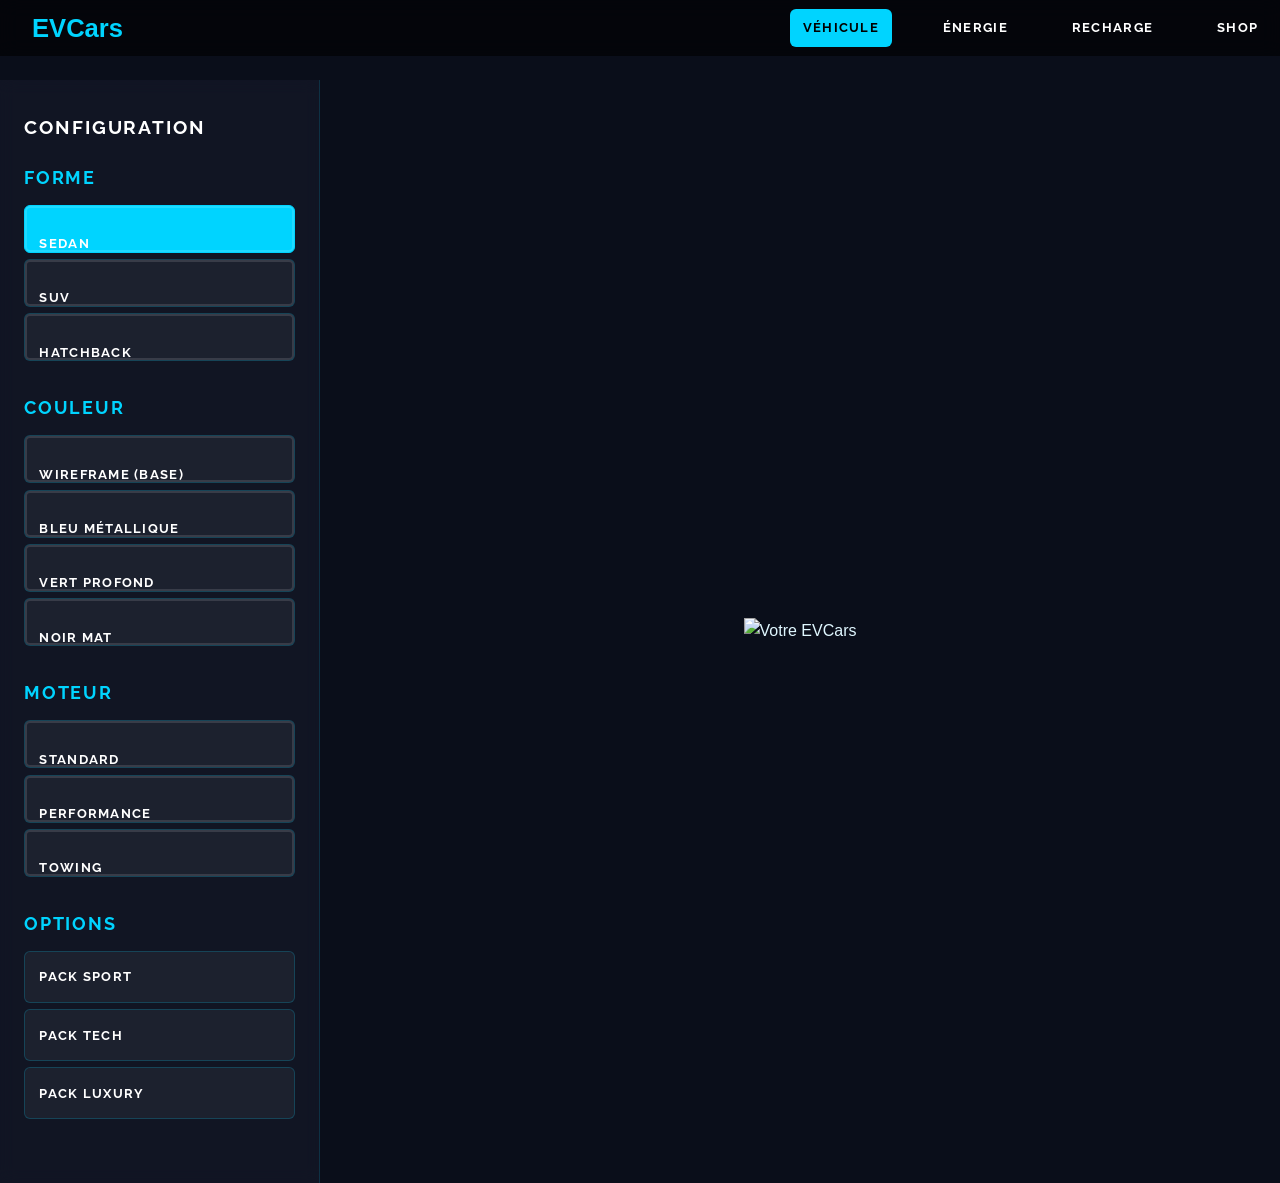
==== index.html @ f8f840cd "Update index.html" ====
<!DOCTYPE html>
<html lang="fr">
<head>
  <meta charset="utf-8" />
  <meta name="viewport" content="width=device-width, initial-scale=1, user-scalable=no" />
  <title>EVCars – Configurateur</title>
  <link rel="stylesheet" href="assets/css/main.css" /> <!-- garde le CSS original -->
  <style>
    :root {
      --bg-dark: #0a0e1a;
      --accent: #00d4ff;
      --panel-bg: rgba(20, 25, 40, 0.7);
      --text: #e0f7ff;
    }
    body {
      background: var(--bg-dark);
      color: var(--text);
      font-family: 'Segoe UI', sans-serif;
    }
    #header {
      position: fixed;
      top: 0; left: 0; right: 0;
      background: rgba(0,0,0,0.6);
      backdrop-filter: blur(10px);
      z-index: 100;
      padding: 1rem 2rem;
      display: flex;
      justify-content: space-between;
      align-items: center;
    }
    #logo { font-size: 1.6rem; font-weight: bold; color: var(--accent); }
    #main-nav ul {
      display: flex;
      gap: 2rem;
      list-style: none;
      margin: 0;
    }
    #main-nav a {
      color: white;
      text-decoration: none;
      padding: 0.5rem 1rem;
      border-radius: 6px;
    }
    #main-nav a.active, #main-nav a:hover {
      background: var(--accent);
      color: black;
    }

    #configurator {
      display: flex;
      min-height: 100vh;
      padding-top: 80px;
    }
    #sidebar {
      width: 320px;
      background: var(--panel-bg);
      backdrop-filter: blur(8px);
      padding: 2rem 1.5rem;
      border-right: 1px solid rgba(0,212,255,0.15);
      overflow-y: auto;
    }
    .step {
      margin-bottom: 2rem;
    }
    .step h3 {
      color: var(--accent);
      margin-bottom: 0.8rem;
      font-size: 1.1rem;
    }
    .step button, .step label {
      display: block;
      width: 100%;
      padding: 0.9rem;
      margin: 0.4rem 0;
      background: rgba(255,255,255,0.05);
      border: 1px solid rgba(0,212,255,0.2);
      color: white;
      cursor: pointer;
      border-radius: 6px;
      text-align: left;
    }
    .step button.active, .step button:hover {
      background: var(--accent);
      color: black;
      border-color: var(--accent);
    }

    #car-view {
      flex: 1;
      display: flex;
      align-items: center;
      justify-content: center;
      padding: 2rem;
      position: relative;
    }
    #car-image {
      max-width: 90%;
      max-height: 80vh;
      transition: opacity 0.4s ease;
    }
    #chatbot-bubble {
      position: absolute;
      bottom: 2rem;
      right: 2rem;
      background: rgba(0, 40, 60, 0.9);
      backdrop-filter: blur(10px);
      border: 1px solid var(--accent);
      border-radius: 12px;
      padding: 1.2rem 1.6rem;
      max-width: 320px;
      box-shadow: 0 10px 30px rgba(0,212,255,0.15);
      display: none;
    }
    #chatbot-bubble::before {
      content: "IA Assistant";
      display: block;
      font-size: 0.9rem;
      color: var(--accent);
      margin-bottom: 0.6rem;
    }
  </style>
</head>
<body>

<div id="page-wrapper">

  <header id="header">
    <div id="logo">EVCars</div>
    <nav id="main-nav">
      <ul>
        <li><a href="#" class="active">Véhicule</a></li>
        <li><a href="#">Énergie</a></li>
        <li><a href="#">Recharge</a></li>
        <li><a href="#">Shop</a></li>
      </ul>
    </nav>
  </header>

  <div id="configurator">
    <aside id="sidebar">
      <h2>Configuration</h2>

      <div class="step" id="shape-step">
        <h3>Forme</h3>
        <button data-shape="sedan" class="active">Sedan</button>
        <button data-shape="suv">SUV</button>
        <button data-shape="hatchback">Hatchback</button>
      </div>

      <div class="step" id="color-step">
        <h3>Couleur</h3>
        <button data-color="wireframe">Wireframe (base)</button>
        <button data-color="blue-metallic">Bleu métallique</button>
        <button data-color="deep-green">Vert profond</button>
        <button data-color="matte-black">Noir mat</button>
      </div>

      <div class="step" id="engine-step">
        <h3>Moteur</h3>
        <button data-engine="standard">Standard</button>
        <button data-engine="performance">Performance</button>
        <button data-engine="towing">Towing</button>
      </div>

      <div class="step" id="options-step">
        <h3>Options</h3>
        <label><input type="checkbox" data-option="sport"> Pack Sport</label>
        <label><input type="checkbox" data-option="tech"> Pack Tech</label>
        <label><input type="checkbox" data-option="luxury"> Pack Luxury</label>
      </div>
    </aside>

    <main id="car-view">
      <img id="car-image" src="assets/images/config/sedan-wireframe.png" alt="Votre EVCars">
      <div id="chatbot-bubble"></div>
    </main>
  </div>

</div>

<script>
  const carImage = document.getElementById('car-image');
  const bubble = document.getElementById('chatbot-bubble');

  // État actuel
  let state = {
    shape: 'sedan',
    color: 'wireframe',
    engine: null,
    options: []
  };

  // Textes prédéfinis du "chatbot"
  const messages = {
    wireframe: "Modèle de base en mode scan 3D. Choisissez une forme et une couleur pour commencer la personnalisation.",
    'blue-metallic': "Excellent choix ! Le Bleu Métallique Électrique donne un look futuriste et premium.",
    'deep-green': "Vert Profond – une teinte audacieuse et écologique, parfaite pour une identité forte.",
    'matte-black': "Noir Mat Stealth – discret, agressif et très tendance en 2026.",
    standard: "Moteur Standard : 320 km d'autonomie, excellente efficacité énergétique pour la ville et les longs trajets.",
    performance: "Moteur Performance : accélération 0-100 km/h en 3.8s, plus de puissance, mais autonomie légèrement réduite.",
    towing: "Moteur Towing : capacité de remorquage jusqu'à 1 600 kg, batterie renforcée pour charges lourdes.",
    sport: "Pack Sport ajouté : suspensions sport, jantes 20", design aérodynamique extérieur.",
    tech: "Pack Tech : affichage tête haute, assistant vocal avancé, caméra 360°.",
    luxury: "Pack Luxury : sièges en cuir végan premium, éclairage d’ambiance personnalisable, toit panoramique."
  };

  function updateCar() {
    let filename = `${state.shape}-${state.color}`;
    if (state.engine) filename += `-${state.engine}`;
    state.options.forEach(opt => filename += `+${opt}`);

    // Fallback si l'image exacte n'existe pas → on revient à une version de base
    const src = `assets/images/config/${filename}.png`;
    carImage.src = src;

    // Simulation de chargement
    carImage.style.opacity = 0;
    setTimeout(() => { carImage.style.opacity = 1; }, 150);
  }

  function showMessage(key) {
    if (messages[key]) {
      bubble.textContent = messages[key];
      bubble.style.display = 'block';
      setTimeout(() => { bubble.style.display = 'none'; }, 8000);
    }
  }

  // Événements
  document.querySelectorAll('#shape-step button').forEach(btn => {
    btn.addEventListener('click', () => {
      document.querySelectorAll('#shape-step button').forEach(b => b.classList.remove('active'));
      btn.classList.add('active');
      state.shape = btn.dataset.shape;
      updateCar();
      showMessage(state.color); // refresh message couleur
    });
  });

  document.querySelectorAll('#color-step button').forEach(btn => {
    btn.addEventListener('click', () => {
      state.color = btn.dataset.color;
      updateCar();
      showMessage(state.color);
    });
  });

  document.querySelectorAll('#engine-step button').forEach(btn => {
    btn.addEventListener('click', () => {
      state.engine = btn.dataset.engine;
      updateCar();
      showMessage(state.engine);
    });
  });

  document.querySelectorAll('#options-step input').forEach(checkbox => {
    checkbox.addEventListener('change', () => {
      const opt = checkbox.dataset.option;
      if (checkbox.checked) {
        state.options.push(opt);
        showMessage(opt);
      } else {
        state.options = state.options.filter(o => o !== opt);
      }
      updateCar();
    });
  });

  // Init
  updateCar();
  showMessage('wireframe');
</script>

</body>
</html>
---- assets/css/main.css ----
@import url(fontawesome-all.min.css);
@import url("https://fonts.googleapis.com/css?family=Raleway:200,700|Source+Sans+Pro:300,600,300italic,600italic");

/*
	Solid State by HTML5 UP
	html5up.net | @ajlkn
	Free for personal and commercial use under the CCA 3.0 license (html5up.net/license)
*/

html, body, div, span, applet, object,
iframe, h1, h2, h3, h4, h5, h6, p, blockquote,
pre, a, abbr, acronym, address, big, cite,
code, del, dfn, em, img, ins, kbd, q, s, samp,
small, strike, strong, sub, sup, tt, var, b,
u, i, center, dl, dt, dd, ol, ul, li, fieldset,
form, label, legend, table, caption, tbody,
tfoot, thead, tr, th, td, article, aside,
canvas, details, embed, figure, figcaption,
footer, header, hgroup, menu, nav, output, ruby,
section, summary, time, mark, audio, video {
	margin: 0;
	padding: 0;
	border: 0;
	font-size: 100%;
	font: inherit;
	vertical-align: baseline;}

article, aside, details, figcaption, figure,
footer, header, hgroup, menu, nav, section {
	display: block;}

body {
	line-height: 1;
}

ol, ul {
	list-style: none;
}

blockquote, q {
	quotes: none;
}

	blockquote:before, blockquote:after, q:before, q:after {
		content: '';
		content: none;
	}

table {
	border-collapse: collapse;
	border-spacing: 0;
}

body {
	-webkit-text-size-adjust: none;
}

mark {
	background-color: transparent;
	color: inherit;
}

input::-moz-focus-inner {
	border: 0;
	padding: 0;
}

input, select, textarea {
	-moz-appearance: none;
	-webkit-appearance: none;
	-ms-appearance: none;
	appearance: none;
}

/* Basic */

	@-ms-viewport {
		width: device-width;
	}

	body {
		-ms-overflow-style: scrollbar;
	}

	@media screen and (max-width: 480px) {

		html, body {
			min-width: 320px;
		}

	}

	html {
		box-sizing: border-box;
	}

	*, *:before, *:after {
		box-sizing: inherit;
	}

	body {
		background-color: #2e3141;
		background-image: linear-gradient(to top, rgba(46, 49, 65, 0.8), rgba(46, 49, 65, 0.8)), url("../../images/bg.jpg");
		background-size: auto, cover;
		background-attachment: fixed, fixed;
		background-position: center, center;
	}

		body.is-preload *, body.is-preload *:before, body.is-preload *:after {
			-moz-animation: none !important;
			-webkit-animation: none !important;
			-ms-animation: none !important;
			animation: none !important;
			-moz-transition: none !important;
			-webkit-transition: none !important;
			-ms-transition: none !important;
			transition: none !important;
		}

/* Type */

	body, input, select, textarea {
		color: #ffffff;
		font-family: "Source Sans Pro", Helvetica, sans-serif;
		font-size: 16.5pt;
		font-weight: 300;
		line-height: 1.65;
	}

		@media screen and (max-width: 1680px) {

			body, input, select, textarea {
				font-size: 13pt;
			}

		}

		@media screen and (max-width: 1280px) {

			body, input, select, textarea {
				font-size: 12pt;
			}

		}

		@media screen and (max-width: 980px) {

			body, input, select, textarea {
				font-size: 12pt;
			}

		}

		@media screen and (max-width: 736px) {

			body, input, select, textarea {
				font-size: 12pt;
			}

		}

		@media screen and (max-width: 480px) {

			body, input, select, textarea {
				font-size: 12pt;
			}

		}

	a {
		-moz-transition: color 0.2s ease-in-out, border-bottom-color 0.2s ease-in-out;
		-webkit-transition: color 0.2s ease-in-out, border-bottom-color 0.2s ease-in-out;
		-ms-transition: color 0.2s ease-in-out, border-bottom-color 0.2s ease-in-out;
		transition: color 0.2s ease-in-out, border-bottom-color 0.2s ease-in-out;
		border-bottom: dotted 1px rgba(255, 255, 255, 0.35);
		color: #ffffff;
		text-decoration: none;
	}

		a:hover {
			border-bottom-color: transparent;
			color: #ffffff !important;
		}

		a.special:not(.button) {
			text-decoration: none;
			border-bottom: 0;
			display: block;
			font-family: Raleway, Helvetica, sans-serif;
			font-size: 0.8em;
			font-weight: 700;
			letter-spacing: 0.1em;
			margin: 0 0 2em 0;
			text-transform: uppercase;
		}

			a.special:not(.button):before {
				-moz-osx-font-smoothing: grayscale;
				-webkit-font-smoothing: antialiased;
				display: inline-block;
				font-style: normal;
				font-variant: normal;
				text-rendering: auto;
				line-height: 1;
				text-transform: none !important;
				font-family: 'Font Awesome 5 Free';
				font-weight: 900;
			}

			a.special:not(.button):before {
				-moz-transition: background-color 0.2s ease-in-out;
				-webkit-transition: background-color 0.2s ease-in-out;
				-ms-transition: background-color 0.2s ease-in-out;
				transition: background-color 0.2s ease-in-out;
				border-radius: 100%;
				border: solid 2px rgba(255, 255, 255, 0.125);
				content: '\f105';
				display: inline-block;
				font-size: 1.25em;
				height: 2em;
				line-height: 1.75em;
				margin-right: 0.85em;
				text-align: center;
				text-indent: 0.15em;
				vertical-align: middle;
				width: 2em;
			}

			a.special:not(.button):hover:before {
				background-color: rgba(255, 255, 255, 0.025);
			}

			a.special:not(.button):active:before {
				background-color: rgba(255, 255, 255, 0.075);
			}

	strong, b {
		color: #ffffff;
		font-weight: 600;
	}

	em, i {
		font-style: italic;
	}

	p {
		margin: 0 0 2em 0;
	}

	h1, h2, h3, h4, h5, h6 {
		color: #ffffff;
		font-family: Raleway, Helvetica, sans-serif;
		font-weight: 700;
		letter-spacing: 0.1em;
		margin: 0 0 1em 0;
		text-transform: uppercase;
	}

		h1 a, h2 a, h3 a, h4 a, h5 a, h6 a {
			color: inherit;
			text-decoration: none;
			border-bottom: 0;
		}

		h1 span, h2 span, h3 span, h4 span, h5 span, h6 span {
			font-weight: 200;
		}

		h1.major, h2.major, h3.major, h4.major, h5.major, h6.major {
			padding-bottom: 1em;
			border-bottom: solid 2px rgba(255, 255, 255, 0.125);
		}

	h2 {
		font-size: 1.2em;
	}

	h3 {
		font-size: 0.9em;
	}

	h4 {
		font-size: 0.7em;
	}

	h5 {
		font-size: 0.7em;
	}

	h6 {
		font-size: 0.7em;
	}

	@media screen and (max-width: 736px) {

		h2 {
			font-size: 1em;
		}

		h3 {
			font-size: 0.8em;
		}

	}

	sub {
		font-size: 0.8em;
		position: relative;
		top: 0.5em;
	}

	sup {
		font-size: 0.8em;
		position: relative;
		top: -0.5em;
	}

	blockquote {
		border-left: solid 4px rgba(255, 255, 255, 0.125);
		font-style: italic;
		margin: 0 0 2em 0;
		padding: 0.5em 0 0.5em 2em;
	}

	code {
		background: rgba(255, 255, 255, 0.025);
		border-radius: 5px;
		border: solid 2px rgba(255, 255, 255, 0.125);
		font-family: "Courier New", monospace;
		font-size: 0.9em;
		margin: 0 0.25em;
		padding: 0.25em 0.65em;
	}

	pre {
		-webkit-overflow-scrolling: touch;
		font-family: "Courier New", monospace;
		font-size: 0.9em;
		margin: 0 0 2em 0;
	}

		pre code {
			display: block;
			line-height: 1.75em;
			padding: 1em 1.5em;
			overflow-x: auto;
		}

	hr {
		border: 0;
		border-bottom: solid 2px rgba(255, 255, 255, 0.125);
		margin: 2.5em 0;
	}

		hr.major {
			margin: 4em 0;
		}

	.align-left {
		text-align: left;
	}

	.align-center {
		text-align: center;
	}

	.align-right {
		text-align: right;
	}

/* Row */

	.row {
		display: flex;
		flex-wrap: wrap;
		box-sizing: border-box;
		align-items: stretch;
	}

		.row > * {
			box-sizing: border-box;
		}

		.row.gtr-uniform > * > :last-child {
			margin-bottom: 0;
		}

		.row.aln-left {
			justify-content: flex-start;
		}

		.row.aln-center {
			justify-content: center;
		}

		.row.aln-right {
			justify-content: flex-end;
		}

		.row.aln-top {
			align-items: flex-start;
		}

		.row.aln-middle {
			align-items: center;
		}

		.row.aln-bottom {
			align-items: flex-end;
		}

		.row > .imp {
			order: -1;
		}

		.row > .col-1 {
			width: 8.33333%;
		}

		.row > .off-1 {
			margin-left: 8.33333%;
		}

		.row > .col-2 {
			width: 16.66667%;
		}

		.row > .off-2 {
			margin-left: 16.66667%;
		}

		.row > .col-3 {
			width: 25%;
		}

		.row > .off-3 {
			margin-left: 25%;
		}

		.row > .col-4 {
			width: 33.33333%;
		}

		.row > .off-4 {
			margin-left: 33.33333%;
		}

		.row > .col-5 {
			width: 41.66667%;
		}

		.row > .off-5 {
			margin-left: 41.66667%;
		}

		.row > .col-6 {
			width: 50%;
		}

		.row > .off-6 {
			margin-left: 50%;
		}

		.row > .col-7 {
			width: 58.33333%;
		}

		.row > .off-7 {
			margin-left: 58.33333%;
		}

		.row > .col-8 {
			width: 66.66667%;
		}

		.row > .off-8 {
			margin-left: 66.66667%;
		}

		.row > .col-9 {
			width: 75%;
		}

		.row > .off-9 {
			margin-left: 75%;
		}

		.row > .col-10 {
			width: 83.33333%;
		}

		.row > .off-10 {
			margin-left: 83.33333%;
		}

		.row > .col-11 {
			width: 91.66667%;
		}

		.row > .off-11 {
			margin-left: 91.66667%;
		}

		.row > .col-12 {
			width: 100%;
		}

		.row > .off-12 {
			margin-left: 100%;
		}

		.row.gtr-0 {
			margin-top: 0;
			margin-left: 0em;
		}

			.row.gtr-0 > * {
				padding: 0 0 0 0em;
			}

			.row.gtr-0.gtr-uniform {
				margin-top: 0em;
			}

				.row.gtr-0.gtr-uniform > * {
					padding-top: 0em;
				}

		.row.gtr-25 {
			margin-top: 0;
			margin-left: -0.4375em;
		}

			.row.gtr-25 > * {
				padding: 0 0 0 0.4375em;
			}

			.row.gtr-25.gtr-uniform {
				margin-top: -0.4375em;
			}

				.row.gtr-25.gtr-uniform > * {
					padding-top: 0.4375em;
				}

		.row.gtr-50 {
			margin-top: 0;
			margin-left: -0.875em;
		}

			.row.gtr-50 > * {
				padding: 0 0 0 0.875em;
			}

			.row.gtr-50.gtr-uniform {
				margin-top: -0.875em;
			}

				.row.gtr-50.gtr-uniform > * {
					padding-top: 0.875em;
				}

		.row {
			margin-top: 0;
			margin-left: -1.75em;
		}

			.row > * {
				padding: 0 0 0 1.75em;
			}

			.row.gtr-uniform {
				margin-top: -1.75em;
			}

				.row.gtr-uniform > * {
					padding-top: 1.75em;
				}

		.row.gtr-150 {
			margin-top: 0;
			margin-left: -2.625em;
		}

			.row.gtr-150 > * {
				padding: 0 0 0 2.625em;
			}

			.row.gtr-150.gtr-uniform {
				margin-top: -2.625em;
			}

				.row.gtr-150.gtr-uniform > * {
					padding-top: 2.625em;
				}

		.row.gtr-200 {
			margin-top: 0;
			margin-left: -3.5em;
		}

			.row.gtr-200 > * {
				padding: 0 0 0 3.5em;
			}

			.row.gtr-200.gtr-uniform {
				margin-top: -3.5em;
			}

				.row.gtr-200.gtr-uniform > * {
					padding-top: 3.5em;
				}

		@media screen and (max-width: 1680px) {

			.row {
				display: flex;
				flex-wrap: wrap;
				box-sizing: border-box;
				align-items: stretch;
			}

				.row > * {
					box-sizing: border-box;
				}

				.row.gtr-uniform > * > :last-child {
					margin-bottom: 0;
				}

				.row.aln-left {
					justify-content: flex-start;
				}

				.row.aln-center {
					justify-content: center;
				}

				.row.aln-right {
					justify-content: flex-end;
				}

				.row.aln-top {
					align-items: flex-start;
				}

				.row.aln-middle {
					align-items: center;
				}

				.row.aln-bottom {
					align-items: flex-end;
				}

				.row > .imp-xlarge {
					order: -1;
				}

				.row > .col-1-xlarge {
					width: 8.33333%;
				}

				.row > .off-1-xlarge {
					margin-left: 8.33333%;
				}

				.row > .col-2-xlarge {
					width: 16.66667%;
				}

				.row > .off-2-xlarge {
					margin-left: 16.66667%;
				}

				.row > .col-3-xlarge {
					width: 25%;
				}

				.row > .off-3-xlarge {
					margin-left: 25%;
				}

				.row > .col-4-xlarge {
					width: 33.33333%;
				}

				.row > .off-4-xlarge {
					margin-left: 33.33333%;
				}

				.row > .col-5-xlarge {
					width: 41.66667%;
				}

				.row > .off-5-xlarge {
					margin-left: 41.66667%;
				}

				.row > .col-6-xlarge {
					width: 50%;
				}

				.row > .off-6-xlarge {
					margin-left: 50%;
				}

				.row > .col-7-xlarge {
					width: 58.33333%;
				}

				.row > .off-7-xlarge {
					margin-left: 58.33333%;
				}

				.row > .col-8-xlarge {
					width: 66.66667%;
				}

				.row > .off-8-xlarge {
					margin-left: 66.66667%;
				}

				.row > .col-9-xlarge {
					width: 75%;
				}

				.row > .off-9-xlarge {
					margin-left: 75%;
				}

				.row > .col-10-xlarge {
					width: 83.33333%;
				}

				.row > .off-10-xlarge {
					margin-left: 83.33333%;
				}

				.row > .col-11-xlarge {
					width: 91.66667%;
				}

				.row > .off-11-xlarge {
					margin-left: 91.66667%;
				}

				.row > .col-12-xlarge {
					width: 100%;
				}

				.row > .off-12-xlarge {
					margin-left: 100%;
				}

				.row.gtr-0 {
					margin-top: 0;
					margin-left: 0em;
				}

					.row.gtr-0 > * {
						padding: 0 0 0 0em;
					}

					.row.gtr-0.gtr-uniform {
						margin-top: 0em;
					}

						.row.gtr-0.gtr-uniform > * {
							padding-top: 0em;
						}

				.row.gtr-25 {
					margin-top: 0;
					margin-left: -0.4375em;
				}

					.row.gtr-25 > * {
						padding: 0 0 0 0.4375em;
					}

					.row.gtr-25.gtr-uniform {
						margin-top: -0.4375em;
					}

						.row.gtr-25.gtr-uniform > * {
							padding-top: 0.4375em;
						}

				.row.gtr-50 {
					margin-top: 0;
					margin-left: -0.875em;
				}

					.row.gtr-50 > * {
						padding: 0 0 0 0.875em;
					}

					.row.gtr-50.gtr-uniform {
						margin-top: -0.875em;
					}

						.row.gtr-50.gtr-uniform > * {
							padding-top: 0.875em;
						}

				.row {
					margin-top: 0;
					margin-left: -1.75em;
				}

					.row > * {
						padding: 0 0 0 1.75em;
					}

					.row.gtr-uniform {
						margin-top: -1.75em;
					}

						.row.gtr-uniform > * {
							padding-top: 1.75em;
						}

				.row.gtr-150 {
					margin-top: 0;
					margin-left: -2.625em;
				}

					.row.gtr-150 > * {
						padding: 0 0 0 2.625em;
					}

					.row.gtr-150.gtr-uniform {
						margin-top: -2.625em;
					}

						.row.gtr-150.gtr-uniform > * {
							padding-top: 2.625em;
						}

				.row.gtr-200 {
					margin-top: 0;
					margin-left: -3.5em;
				}

					.row.gtr-200 > * {
						padding: 0 0 0 3.5em;
					}

					.row.gtr-200.gtr-uniform {
						margin-top: -3.5em;
					}

						.row.gtr-200.gtr-uniform > * {
							padding-top: 3.5em;
						}

		}

		@media screen and (max-width: 1280px) {

			.row {
				display: flex;
				flex-wrap: wrap;
				box-sizing: border-box;
				align-items: stretch;
			}

				.row > * {
					box-sizing: border-box;
				}

				.row.gtr-uniform > * > :last-child {
					margin-bottom: 0;
				}

				.row.aln-left {
					justify-content: flex-start;
				}

				.row.aln-center {
					justify-content: center;
				}

				.row.aln-right {
					justify-content: flex-end;
				}

				.row.aln-top {
					align-items: flex-start;
				}

				.row.aln-middle {
					align-items: center;
				}

				.row.aln-bottom {
					align-items: flex-end;
				}

				.row > .imp-large {
					order: -1;
				}

				.row > .col-1-large {
					width: 8.33333%;
				}

				.row > .off-1-large {
					margin-left: 8.33333%;
				}

				.row > .col-2-large {
					width: 16.66667%;
				}

				.row > .off-2-large {
					margin-left: 16.66667%;
				}

				.row > .col-3-large {
					width: 25%;
				}

				.row > .off-3-large {
					margin-left: 25%;
				}

				.row > .col-4-large {
					width: 33.33333%;
				}

				.row > .off-4-large {
					margin-left: 33.33333%;
				}

				.row > .col-5-large {
					width: 41.66667%;
				}

				.row > .off-5-large {
					margin-left: 41.66667%;
				}

				.row > .col-6-large {
					width: 50%;
				}

				.row > .off-6-large {
					margin-left: 50%;
				}

				.row > .col-7-large {
					width: 58.33333%;
				}

				.row > .off-7-large {
					margin-left: 58.33333%;
				}

				.row > .col-8-large {
					width: 66.66667%;
				}

				.row > .off-8-large {
					margin-left: 66.66667%;
				}

				.row > .col-9-large {
					width: 75%;
				}

				.row > .off-9-large {
					margin-left: 75%;
				}

				.row > .col-10-large {
					width: 83.33333%;
				}

				.row > .off-10-large {
					margin-left: 83.33333%;
				}

				.row > .col-11-large {
					width: 91.66667%;
				}

				.row > .off-11-large {
					margin-left: 91.66667%;
				}

				.row > .col-12-large {
					width: 100%;
				}

				.row > .off-12-large {
					margin-left: 100%;
				}

				.row.gtr-0 {
					margin-top: 0;
					margin-left: 0em;
				}

					.row.gtr-0 > * {
						padding: 0 0 0 0em;
					}

					.row.gtr-0.gtr-uniform {
						margin-top: 0em;
					}

						.row.gtr-0.gtr-uniform > * {
							padding-top: 0em;
						}

				.row.gtr-25 {
					margin-top: 0;
					margin-left: -0.4375em;
				}

					.row.gtr-25 > * {
						padding: 0 0 0 0.4375em;
					}

					.row.gtr-25.gtr-uniform {
						margin-top: -0.4375em;
					}

						.row.gtr-25.gtr-uniform > * {
							padding-top: 0.4375em;
						}

				.row.gtr-50 {
					margin-top: 0;
					margin-left: -0.875em;
				}

					.row.gtr-50 > * {
						padding: 0 0 0 0.875em;
					}

					.row.gtr-50.gtr-uniform {
						margin-top: -0.875em;
					}

						.row.gtr-50.gtr-uniform > * {
							padding-top: 0.875em;
						}

				.row {
					margin-top: 0;
					margin-left: -1.75em;
				}

					.row > * {
						padding: 0 0 0 1.75em;
					}

					.row.gtr-uniform {
						margin-top: -1.75em;
					}

						.row.gtr-uniform > * {
							padding-top: 1.75em;
						}

				.row.gtr-150 {
					margin-top: 0;
					margin-left: -2.625em;
				}

					.row.gtr-150 > * {
						padding: 0 0 0 2.625em;
					}

					.row.gtr-150.gtr-uniform {
						margin-top: -2.625em;
					}

						.row.gtr-150.gtr-uniform > * {
							padding-top: 2.625em;
						}

				.row.gtr-200 {
					margin-top: 0;
					margin-left: -3.5em;
				}

					.row.gtr-200 > * {
						padding: 0 0 0 3.5em;
					}

					.row.gtr-200.gtr-uniform {
						margin-top: -3.5em;
					}

						.row.gtr-200.gtr-uniform > * {
							padding-top: 3.5em;
						}

		}

		@media screen and (max-width: 980px) {

			.row {
				display: flex;
				flex-wrap: wrap;
				box-sizing: border-box;
				align-items: stretch;
			}

				.row > * {
					box-sizing: border-box;
				}

				.row.gtr-uniform > * > :last-child {
					margin-bottom: 0;
				}

				.row.aln-left {
					justify-content: flex-start;
				}

				.row.aln-center {
					justify-content: center;
				}

				.row.aln-right {
					justify-content: flex-end;
				}

				.row.aln-top {
					align-items: flex-start;
				}

				.row.aln-middle {
					align-items: center;
				}

				.row.aln-bottom {
					align-items: flex-end;
				}

				.row > .imp-medium {
					order: -1;
				}

				.row > .col-1-medium {
					width: 8.33333%;
				}

				.row > .off-1-medium {
					margin-left: 8.33333%;
				}

				.row > .col-2-medium {
					width: 16.66667%;
				}

				.row > .off-2-medium {
					margin-left: 16.66667%;
				}

				.row > .col-3-medium {
					width: 25%;
				}

				.row > .off-3-medium {
					margin-left: 25%;
				}

				.row > .col-4-medium {
					width: 33.33333%;
				}

				.row > .off-4-medium {
					margin-left: 33.33333%;
				}

				.row > .col-5-medium {
					width: 41.66667%;
				}

				.row > .off-5-medium {
					margin-left: 41.66667%;
				}

				.row > .col-6-medium {
					width: 50%;
				}

				.row > .off-6-medium {
					margin-left: 50%;
				}

				.row > .col-7-medium {
					width: 58.33333%;
				}

				.row > .off-7-medium {
					margin-left: 58.33333%;
				}

				.row > .col-8-medium {
					width: 66.66667%;
				}

				.row > .off-8-medium {
					margin-left: 66.66667%;
				}

				.row > .col-9-medium {
					width: 75%;
				}

				.row > .off-9-medium {
					margin-left: 75%;
				}

				.row > .col-10-medium {
					width: 83.33333%;
				}

				.row > .off-10-medium {
					margin-left: 83.33333%;
				}

				.row > .col-11-medium {
					width: 91.66667%;
				}

				.row > .off-11-medium {
					margin-left: 91.66667%;
				}

				.row > .col-12-medium {
					width: 100%;
				}

				.row > .off-12-medium {
					margin-left: 100%;
				}

				.row.gtr-0 {
					margin-top: 0;
					margin-left: 0em;
				}

					.row.gtr-0 > * {
						padding: 0 0 0 0em;
					}

					.row.gtr-0.gtr-uniform {
						margin-top: 0em;
					}

						.row.gtr-0.gtr-uniform > * {
							padding-top: 0em;
						}

				.row.gtr-25 {
					margin-top: 0;
					margin-left: -0.4375em;
				}

					.row.gtr-25 > * {
						padding: 0 0 0 0.4375em;
					}

					.row.gtr-25.gtr-uniform {
						margin-top: -0.4375em;
					}

						.row.gtr-25.gtr-uniform > * {
							padding-top: 0.4375em;
						}

				.row.gtr-50 {
					margin-top: 0;
					margin-left: -0.875em;
				}

					.row.gtr-50 > * {
						padding: 0 0 0 0.875em;
					}

					.row.gtr-50.gtr-uniform {
						margin-top: -0.875em;
					}

						.row.gtr-50.gtr-uniform > * {
							padding-top: 0.875em;
						}

				.row {
					margin-top: 0;
					margin-left: -1.75em;
				}

					.row > * {
						padding: 0 0 0 1.75em;
					}

					.row.gtr-uniform {
						margin-top: -1.75em;
					}

						.row.gtr-uniform > * {
							padding-top: 1.75em;
						}

				.row.gtr-150 {
					margin-top: 0;
					margin-left: -2.625em;
				}

					.row.gtr-150 > * {
						padding: 0 0 0 2.625em;
					}

					.row.gtr-150.gtr-uniform {
						margin-top: -2.625em;
					}

						.row.gtr-150.gtr-uniform > * {
							padding-top: 2.625em;
						}

				.row.gtr-200 {
					margin-top: 0;
					margin-left: -3.5em;
				}

					.row.gtr-200 > * {
						padding: 0 0 0 3.5em;
					}

					.row.gtr-200.gtr-uniform {
						margin-top: -3.5em;
					}

						.row.gtr-200.gtr-uniform > * {
							padding-top: 3.5em;
						}

		}

		@media screen and (max-width: 736px) {

			.row {
				display: flex;
				flex-wrap: wrap;
				box-sizing: border-box;
				align-items: stretch;
			}

				.row > * {
					box-sizing: border-box;
				}

				.row.gtr-uniform > * > :last-child {
					margin-bottom: 0;
				}

				.row.aln-left {
					justify-content: flex-start;
				}

				.row.aln-center {
					justify-content: center;
				}

				.row.aln-right {
					justify-content: flex-end;
				}

				.row.aln-top {
					align-items: flex-start;
				}

				.row.aln-middle {
					align-items: center;
				}

				.row.aln-bottom {
					align-items: flex-end;
				}

				.row > .imp-small {
					order: -1;
				}

				.row > .col-1-small {
					width: 8.33333%;
				}

				.row > .off-1-small {
					margin-left: 8.33333%;
				}

				.row > .col-2-small {
					width: 16.66667%;
				}

				.row > .off-2-small {
					margin-left: 16.66667%;
				}

				.row > .col-3-small {
					width: 25%;
				}

				.row > .off-3-small {
					margin-left: 25%;
				}

				.row > .col-4-small {
					width: 33.33333%;
				}

				.row > .off-4-small {
					margin-left: 33.33333%;
				}

				.row > .col-5-small {
					width: 41.66667%;
				}

				.row > .off-5-small {
					margin-left: 41.66667%;
				}

				.row > .col-6-small {
					width: 50%;
				}

				.row > .off-6-small {
					margin-left: 50%;
				}

				.row > .col-7-small {
					width: 58.33333%;
				}

				.row > .off-7-small {
					margin-left: 58.33333%;
				}

				.row > .col-8-small {
					width: 66.66667%;
				}

				.row > .off-8-small {
					margin-left: 66.66667%;
				}

				.row > .col-9-small {
					width: 75%;
				}

				.row > .off-9-small {
					margin-left: 75%;
				}

				.row > .col-10-small {
					width: 83.33333%;
				}

				.row > .off-10-small {
					margin-left: 83.33333%;
				}

				.row > .col-11-small {
					width: 91.66667%;
				}

				.row > .off-11-small {
					margin-left: 91.66667%;
				}

				.row > .col-12-small {
					width: 100%;
				}

				.row > .off-12-small {
					margin-left: 100%;
				}

				.row.gtr-0 {
					margin-top: 0;
					margin-left: 0em;
				}

					.row.gtr-0 > * {
						padding: 0 0 0 0em;
					}

					.row.gtr-0.gtr-uniform {
						margin-top: 0em;
					}

						.row.gtr-0.gtr-uniform > * {
							padding-top: 0em;
						}

				.row.gtr-25 {
					margin-top: 0;
					margin-left: -0.3125em;
				}

					.row.gtr-25 > * {
						padding: 0 0 0 0.3125em;
					}

					.row.gtr-25.gtr-uniform {
						margin-top: -0.3125em;
					}

						.row.gtr-25.gtr-uniform > * {
							padding-top: 0.3125em;
						}

				.row.gtr-50 {
					margin-top: 0;
					margin-left: -0.625em;
				}

					.row.gtr-50 > * {
						padding: 0 0 0 0.625em;
					}

					.row.gtr-50.gtr-uniform {
						margin-top: -0.625em;
					}

						.row.gtr-50.gtr-uniform > * {
							padding-top: 0.625em;
						}

				.row {
					margin-top: 0;
					margin-left: -1.25em;
				}

					.row > * {
						padding: 0 0 0 1.25em;
					}

					.row.gtr-uniform {
						margin-top: -1.25em;
					}

						.row.gtr-uniform > * {
							padding-top: 1.25em;
						}

				.row.gtr-150 {
					margin-top: 0;
					margin-left: -1.875em;
				}

					.row.gtr-150 > * {
						padding: 0 0 0 1.875em;
					}

					.row.gtr-150.gtr-uniform {
						margin-top: -1.875em;
					}

						.row.gtr-150.gtr-uniform > * {
							padding-top: 1.875em;
						}

				.row.gtr-200 {
					margin-top: 0;
					margin-left: -2.5em;
				}

					.row.gtr-200 > * {
						padding: 0 0 0 2.5em;
					}

					.row.gtr-200.gtr-uniform {
						margin-top: -2.5em;
					}

						.row.gtr-200.gtr-uniform > * {
							padding-top: 2.5em;
						}

		}

		@media screen and (max-width: 480px) {

			.row {
				display: flex;
				flex-wrap: wrap;
				box-sizing: border-box;
				align-items: stretch;
			}

				.row > * {
					box-sizing: border-box;
				}

				.row.gtr-uniform > * > :last-child {
					margin-bottom: 0;
				}

				.row.aln-left {
					justify-content: flex-start;
				}

				.row.aln-center {
					justify-content: center;
				}

				.row.aln-right {
					justify-content: flex-end;
				}

				.row.aln-top {
					align-items: flex-start;
				}

				.row.aln-middle {
					align-items: center;
				}

				.row.aln-bottom {
					align-items: flex-end;
				}

				.row > .imp-xsmall {
					order: -1;
				}

				.row > .col-1-xsmall {
					width: 8.33333%;
				}

				.row > .off-1-xsmall {
					margin-left: 8.33333%;
				}

				.row > .col-2-xsmall {
					width: 16.66667%;
				}

				.row > .off-2-xsmall {
					margin-left: 16.66667%;
				}

				.row > .col-3-xsmall {
					width: 25%;
				}

				.row > .off-3-xsmall {
					margin-left: 25%;
				}

				.row > .col-4-xsmall {
					width: 33.33333%;
				}

				.row > .off-4-xsmall {
					margin-left: 33.33333%;
				}

				.row > .col-5-xsmall {
					width: 41.66667%;
				}

				.row > .off-5-xsmall {
					margin-left: 41.66667%;
				}

				.row > .col-6-xsmall {
					width: 50%;
				}

				.row > .off-6-xsmall {
					margin-left: 50%;
				}

				.row > .col-7-xsmall {
					width: 58.33333%;
				}

				.row > .off-7-xsmall {
					margin-left: 58.33333%;
				}

				.row > .col-8-xsmall {
					width: 66.66667%;
				}

				.row > .off-8-xsmall {
					margin-left: 66.66667%;
				}

				.row > .col-9-xsmall {
					width: 75%;
				}

				.row > .off-9-xsmall {
					margin-left: 75%;
				}

				.row > .col-10-xsmall {
					width: 83.33333%;
				}

				.row > .off-10-xsmall {
					margin-left: 83.33333%;
				}

				.row > .col-11-xsmall {
					width: 91.66667%;
				}

				.row > .off-11-xsmall {
					margin-left: 91.66667%;
				}

				.row > .col-12-xsmall {
					width: 100%;
				}

				.row > .off-12-xsmall {
					margin-left: 100%;
				}

				.row.gtr-0 {
					margin-top: 0;
					margin-left: 0em;
				}

					.row.gtr-0 > * {
						padding: 0 0 0 0em;
					}

					.row.gtr-0.gtr-uniform {
						margin-top: 0em;
					}

						.row.gtr-0.gtr-uniform > * {
							padding-top: 0em;
						}

				.row.gtr-25 {
					margin-top: 0;
					margin-left: -0.3125em;
				}

					.row.gtr-25 > * {
						padding: 0 0 0 0.3125em;
					}

					.row.gtr-25.gtr-uniform {
						margin-top: -0.3125em;
					}

						.row.gtr-25.gtr-uniform > * {
							padding-top: 0.3125em;
						}

				.row.gtr-50 {
					margin-top: 0;
					margin-left: -0.625em;
				}

					.row.gtr-50 > * {
						padding: 0 0 0 0.625em;
					}

					.row.gtr-50.gtr-uniform {
						margin-top: -0.625em;
					}

						.row.gtr-50.gtr-uniform > * {
							padding-top: 0.625em;
						}

				.row {
					margin-top: 0;
					margin-left: -1.25em;
				}

					.row > * {
						padding: 0 0 0 1.25em;
					}

					.row.gtr-uniform {
						margin-top: -1.25em;
					}

						.row.gtr-uniform > * {
							padding-top: 1.25em;
						}

				.row.gtr-150 {
					margin-top: 0;
					margin-left: -1.875em;
				}

					.row.gtr-150 > * {
						padding: 0 0 0 1.875em;
					}

					.row.gtr-150.gtr-uniform {
						margin-top: -1.875em;
					}

						.row.gtr-150.gtr-uniform > * {
							padding-top: 1.875em;
						}

				.row.gtr-200 {
					margin-top: 0;
					margin-left: -2.5em;
				}

					.row.gtr-200 > * {
						padding: 0 0 0 2.5em;
					}

					.row.gtr-200.gtr-uniform {
						margin-top: -2.5em;
					}

						.row.gtr-200.gtr-uniform > * {
							padding-top: 2.5em;
						}

		}

		@media screen and (max-width: 360px) {

			.row {
				display: flex;
				flex-wrap: wrap;
				box-sizing: border-box;
				align-items: stretch;
			}

				.row > * {
					box-sizing: border-box;
				}

				.row.gtr-uniform > * > :last-child {
					margin-bottom: 0;
				}

				.row.aln-left {
					justify-content: flex-start;
				}

				.row.aln-center {
					justify-content: center;
				}

				.row.aln-right {
					justify-content: flex-end;
				}

				.row.aln-top {
					align-items: flex-start;
				}

				.row.aln-middle {
					align-items: center;
				}

				.row.aln-bottom {
					align-items: flex-end;
				}

				.row > .imp-xxsmall {
					order: -1;
				}

				.row > .col-1-xxsmall {
					width: 8.33333%;
				}

				.row > .off-1-xxsmall {
					margin-left: 8.33333%;
				}

				.row > .col-2-xxsmall {
					width: 16.66667%;
				}

				.row > .off-2-xxsmall {
					margin-left: 16.66667%;
				}

				.row > .col-3-xxsmall {
					width: 25%;
				}

				.row > .off-3-xxsmall {
					margin-left: 25%;
				}

				.row > .col-4-xxsmall {
					width: 33.33333%;
				}

				.row > .off-4-xxsmall {
					margin-left: 33.33333%;
				}

				.row > .col-5-xxsmall {
					width: 41.66667%;
				}

				.row > .off-5-xxsmall {
					margin-left: 41.66667%;
				}

				.row > .col-6-xxsmall {
					width: 50%;
				}

				.row > .off-6-xxsmall {
					margin-left: 50%;
				}

				.row > .col-7-xxsmall {
					width: 58.33333%;
				}

				.row > .off-7-xxsmall {
					margin-left: 58.33333%;
				}

				.row > .col-8-xxsmall {
					width: 66.66667%;
				}

				.row > .off-8-xxsmall {
					margin-left: 66.66667%;
				}

				.row > .col-9-xxsmall {
					width: 75%;
				}

				.row > .off-9-xxsmall {
					margin-left: 75%;
				}

				.row > .col-10-xxsmall {
					width: 83.33333%;
				}

				.row > .off-10-xxsmall {
					margin-left: 83.33333%;
				}

				.row > .col-11-xxsmall {
					width: 91.66667%;
				}

				.row > .off-11-xxsmall {
					margin-left: 91.66667%;
				}

				.row > .col-12-xxsmall {
					width: 100%;
				}

				.row > .off-12-xxsmall {
					margin-left: 100%;
				}

				.row.gtr-0 {
					margin-top: 0;
					margin-left: 0em;
				}

					.row.gtr-0 > * {
						padding: 0 0 0 0em;
					}

					.row.gtr-0.gtr-uniform {
						margin-top: 0em;
					}

						.row.gtr-0.gtr-uniform > * {
							padding-top: 0em;
						}

				.row.gtr-25 {
					margin-top: 0;
					margin-left: -0.3125em;
				}

					.row.gtr-25 > * {
						padding: 0 0 0 0.3125em;
					}

					.row.gtr-25.gtr-uniform {
						margin-top: -0.3125em;
					}

						.row.gtr-25.gtr-uniform > * {
							padding-top: 0.3125em;
						}

				.row.gtr-50 {
					margin-top: 0;
					margin-left: -0.625em;
				}

					.row.gtr-50 > * {
						padding: 0 0 0 0.625em;
					}

					.row.gtr-50.gtr-uniform {
						margin-top: -0.625em;
					}

						.row.gtr-50.gtr-uniform > * {
							padding-top: 0.625em;
						}

				.row {
					margin-top: 0;
					margin-left: -1.25em;
				}

					.row > * {
						padding: 0 0 0 1.25em;
					}

					.row.gtr-uniform {
						margin-top: -1.25em;
					}

						.row.gtr-uniform > * {
							padding-top: 1.25em;
						}

				.row.gtr-150 {
					margin-top: 0;
					margin-left: -1.875em;
				}

					.row.gtr-150 > * {
						padding: 0 0 0 1.875em;
					}

					.row.gtr-150.gtr-uniform {
						margin-top: -1.875em;
					}

						.row.gtr-150.gtr-uniform > * {
							padding-top: 1.875em;
						}

				.row.gtr-200 {
					margin-top: 0;
					margin-left: -2.5em;
				}

					.row.gtr-200 > * {
						padding: 0 0 0 2.5em;
					}

					.row.gtr-200.gtr-uniform {
						margin-top: -2.5em;
					}

						.row.gtr-200.gtr-uniform > * {
							padding-top: 2.5em;
						}

		}

/* Section/Article */

	section.special, article.special {
		text-align: center;
	}

/* Form */

	form {
		margin: 0 0 2em 0;
	}

		form > :last-child {
			margin-bottom: 0;
		}

		form > .fields {
			display: -moz-flex;
			display: -webkit-flex;
			display: -ms-flex;
			display: flex;
			-moz-flex-wrap: wrap;
			-webkit-flex-wrap: wrap;
			-ms-flex-wrap: wrap;
			flex-wrap: wrap;
			width: calc(100% + 3em);
			margin: -1.5em 0 2em -1.5em;
		}

			form > .fields > .field {
				-moz-flex-grow: 0;
				-webkit-flex-grow: 0;
				-ms-flex-grow: 0;
				flex-grow: 0;
				-moz-flex-shrink: 0;
				-webkit-flex-shrink: 0;
				-ms-flex-shrink: 0;
				flex-shrink: 0;
				padding: 1.5em 0 0 1.5em;
				width: calc(100% - 1.5em);
			}

				form > .fields > .field.half {
					width: calc(50% - 0.75em);
				}

				form > .fields > .field.third {
					width: calc(100%/3 - 0.5em);
				}

				form > .fields > .field.quarter {
					width: calc(25% - 0.375em);
				}

		@media screen and (max-width: 480px) {

			form > .fields {
				width: calc(100% + 3em);
				margin: -1.5em 0 2em -1.5em;
			}

				form > .fields > .field {
					padding: 1.5em 0 0 1.5em;
					width: calc(100% - 1.5em);
				}

					form > .fields > .field.half {
						width: calc(100% - 1.5em);
					}

					form > .fields > .field.third {
						width: calc(100% - 1.5em);
					}

					form > .fields > .field.quarter {
						width: calc(100% - 1.5em);
					}

		}

	label {
		color: #ffffff;
		display: block;
		font-family: Raleway, Helvetica, sans-serif;
		font-size: 0.8em;
		font-weight: 700;
		letter-spacing: 0.1em;
		margin: 0 0 0.7em 0;
		text-transform: uppercase;
	}

	input[type="text"],
	input[type="password"],
	input[type="email"],
	input[type="tel"],
	select,
	textarea {
		-moz-appearance: none;
		-webkit-appearance: none;
		-ms-appearance: none;
		appearance: none;
		background: rgba(255, 255, 255, 0.025);
		border-radius: 5px;
		border: none;
		border: solid 2px rgba(255, 255, 255, 0.125);
		color: inherit;
		display: block;
		outline: 0;
		padding: 0 1em;
		text-decoration: none;
		width: 100%;
	}

		input[type="text"]:invalid,
		input[type="password"]:invalid,
		input[type="email"]:invalid,
		input[type="tel"]:invalid,
		select:invalid,
		textarea:invalid {
			box-shadow: none;
		}

		input[type="text"]:focus,
		input[type="password"]:focus,
		input[type="email"]:focus,
		input[type="tel"]:focus,
		select:focus,
		textarea:focus {
			border-color: #5b6ba6;
		}

	select {
		background-image: url("data:image/svg+xml;charset=utf8,%3Csvg xmlns='http://www.w3.org/2000/svg' width='40' height='40' preserveAspectRatio='none' viewBox='0 0 40 40'%3E%3Cpath d='M9.4,12.3l10.4,10.4l10.4-10.4c0.2-0.2,0.5-0.4,0.9-0.4c0.3,0,0.6,0.1,0.9,0.4l3.3,3.3c0.2,0.2,0.4,0.5,0.4,0.9 c0,0.4-0.1,0.6-0.4,0.9L20.7,31.9c-0.2,0.2-0.5,0.4-0.9,0.4c-0.3,0-0.6-0.1-0.9-0.4L4.3,17.3c-0.2-0.2-0.4-0.5-0.4-0.9 c0-0.4,0.1-0.6,0.4-0.9l3.3-3.3c0.2-0.2,0.5-0.4,0.9-0.4S9.1,12.1,9.4,12.3z' fill='rgba(255, 255, 255, 0.125)' /%3E%3C/svg%3E");
		background-size: 1.25rem;
		background-repeat: no-repeat;
		background-position: calc(100% - 1rem) center;
		height: 2.75em;
		padding-right: 2.75em;
		text-overflow: ellipsis;
	}

		select option {
			color: #ffffff;
			background: #2e3141;
		}

		select:focus::-ms-value {
			background-color: transparent;
		}

		select::-ms-expand {
			display: none;
		}

	input[type="text"],
	input[type="password"],
	input[type="email"],
	select {
		height: 2.75em;
	}

	textarea {
		padding: 0.75em 1em;
	}

	input[type="checkbox"],
	input[type="radio"] {
		-moz-appearance: none;
		-webkit-appearance: none;
		-ms-appearance: none;
		appearance: none;
		display: block;
		float: left;
		margin-right: -2em;
		opacity: 0;
		width: 1em;
		z-index: -1;
	}

		input[type="checkbox"] + label,
		input[type="radio"] + label {
			text-decoration: none;
			color: #ffffff;
			cursor: pointer;
			display: inline-block;
			font-size: 1em;
			font-family: "Source Sans Pro", Helvetica, sans-serif;
			text-transform: none;
			letter-spacing: 0;
			font-weight: 300;
			padding-left: 2.4em;
			padding-right: 0.75em;
			position: relative;
		}

			input[type="checkbox"] + label:before,
			input[type="radio"] + label:before {
				-moz-osx-font-smoothing: grayscale;
				-webkit-font-smoothing: antialiased;
				display: inline-block;
				font-style: normal;
				font-variant: normal;
				text-rendering: auto;
				line-height: 1;
				text-transform: none !important;
				font-family: 'Font Awesome 5 Free';
				font-weight: 900;
			}

			input[type="checkbox"] + label:before,
			input[type="radio"] + label:before {
				background: rgba(255, 255, 255, 0.025);
				border-radius: 5px;
				border: solid 2px rgba(255, 255, 255, 0.125);
				content: '';
				display: inline-block;
				font-size: 0.8em;
				height: 2.0625em;
				left: 0;
				line-height: 2.0625em;
				position: absolute;
				text-align: center;
				top: 0;
				width: 2.0625em;
			}

		input[type="checkbox"]:checked + label:before,
		input[type="radio"]:checked + label:before {
			background: #ffffff;
			border-color: #ffffff;
			content: '\f00c';
			color: #2e3141;
		}

		input[type="checkbox"]:focus + label:before,
		input[type="radio"]:focus + label:before {
			border-color: #4c5c96;
		}

	input[type="checkbox"] + label:before {
		border-radius: 5px;
	}

	input[type="radio"] + label:before {
		border-radius: 100%;
	}

	::-webkit-input-placeholder {
		color: rgba(255, 255, 255, 0.35) !important;
		opacity: 1.0;
	}

	:-moz-placeholder {
		color: rgba(255, 255, 255, 0.35) !important;
		opacity: 1.0;
	}

	::-moz-placeholder {
		color: rgba(255, 255, 255, 0.35) !important;
		opacity: 1.0;
	}

	:-ms-input-placeholder {
		color: rgba(255, 255, 255, 0.35) !important;
		opacity: 1.0;
	}

/* Box */

	.box {
		border-radius: 5px;
		border: solid 2px rgba(255, 255, 255, 0.125);
		margin-bottom: 2em;
		padding: 1.5em;
	}

		.box > :last-child,
		.box > :last-child > :last-child,
		.box > :last-child > :last-child > :last-child {
			margin-bottom: 0;
		}

		.box.alt {
			border: 0;
			border-radius: 0;
			padding: 0;
		}

/* Icon */

	.icon {
		text-decoration: none;
		border-bottom: none;
		position: relative;
	}

		.icon:before {
			-moz-osx-font-smoothing: grayscale;
			-webkit-font-smoothing: antialiased;
			display: inline-block;
			font-style: normal;
			font-variant: normal;
			text-rendering: auto;
			line-height: 1;
			text-transform: none !important;
			font-family: 'Font Awesome 5 Free';
			font-weight: 400;
		}

		.icon > .label {
			display: none;
		}

		.icon:before {
			line-height: inherit;
		}

		.icon.solid:before {
			font-weight: 900;
		}

		.icon.brands:before {
			font-family: 'Font Awesome 5 Brands';
		}

/* Image */

	.image {
		border-radius: 5px;
		border: 0;
		display: inline-block;
		position: relative;
	}

		.image img {
			border-radius: 5px;
			display: block;
		}

		.image.left, .image.right {
			max-width: 40%;
		}

			.image.left img, .image.right img {
				width: 100%;
			}

		.image.left {
			float: left;
			padding: 0 1.5em 1em 0;
			top: 0.25em;
		}

		.image.right {
			float: right;
			padding: 0 0 1em 1.5em;
			top: 0.25em;
		}

		.image.fit {
			display: block;
			margin: 0 0 2em 0;
			width: 100%;
		}

			.image.fit img {
				width: 100%;
			}

		.image.main {
			display: block;
			margin: 0 0 3em 0;
			width: 100%;
		}

			.image.main img {
				width: 100%;
			}

/* List */

	ol {
		list-style: decimal;
		margin: 0 0 2em 0;
		padding-left: 1.25em;
	}

		ol li {
			padding-left: 0.25em;
		}

	ul {
		list-style: disc;
		margin: 0 0 2em 0;
		padding-left: 1em;
	}

		ul li {
			padding-left: 0.5em;
		}

		ul.alt {
			list-style: none;
			padding-left: 0;
		}

			ul.alt li {
				border-top: solid 1px rgba(255, 255, 255, 0.125);
				padding: 0.5em 0;
			}

				ul.alt li:first-child {
					border-top: 0;
					padding-top: 0;
				}

	dl {
		margin: 0 0 2em 0;
	}

		dl dt {
			display: block;
			font-weight: 600;
			margin: 0 0 1em 0;
		}

		dl dd {
			margin-left: 2em;
		}

/* Actions */

	ul.actions {
		display: -moz-flex;
		display: -webkit-flex;
		display: -ms-flex;
		display: flex;
		cursor: default;
		list-style: none;
		margin-left: -1em;
		padding-left: 0;
	}

		ul.actions li {
			padding: 0 0 0 1em;
			vertical-align: middle;
		}

		ul.actions.special {
			-moz-justify-content: center;
			-webkit-justify-content: center;
			-ms-justify-content: center;
			justify-content: center;
			width: 100%;
			margin-left: 0;
		}

			ul.actions.special li:first-child {
				padding-left: 0;
			}

		ul.actions.stacked {
			-moz-flex-direction: column;
			-webkit-flex-direction: column;
			-ms-flex-direction: column;
			flex-direction: column;
			margin-left: 0;
		}

			ul.actions.stacked li {
				padding: 1.3em 0 0 0;
			}

				ul.actions.stacked li:first-child {
					padding-top: 0;
				}

		ul.actions.fit {
			width: calc(100% + 1em);
		}

			ul.actions.fit li {
				-moz-flex-grow: 1;
				-webkit-flex-grow: 1;
				-ms-flex-grow: 1;
				flex-grow: 1;
				-moz-flex-shrink: 1;
				-webkit-flex-shrink: 1;
				-ms-flex-shrink: 1;
				flex-shrink: 1;
				width: 100%;
			}

				ul.actions.fit li > * {
					width: 100%;
				}

			ul.actions.fit.stacked {
				width: 100%;
			}

		@media screen and (max-width: 480px) {

			ul.actions:not(.fixed) {
				-moz-flex-direction: column;
				-webkit-flex-direction: column;
				-ms-flex-direction: column;
				flex-direction: column;
				margin-left: 0;
				width: 100% !important;
			}

				ul.actions:not(.fixed) li {
					-moz-flex-grow: 1;
					-webkit-flex-grow: 1;
					-ms-flex-grow: 1;
					flex-grow: 1;
					-moz-flex-shrink: 1;
					-webkit-flex-shrink: 1;
					-ms-flex-shrink: 1;
					flex-shrink: 1;
					padding: 1em 0 0 0;
					text-align: center;
					width: 100%;
				}

					ul.actions:not(.fixed) li > * {
						width: 100%;
					}

					ul.actions:not(.fixed) li:first-child {
						padding-top: 0;
					}

					ul.actions:not(.fixed) li input[type="submit"],
					ul.actions:not(.fixed) li input[type="reset"],
					ul.actions:not(.fixed) li input[type="button"],
					ul.actions:not(.fixed) li button,
					ul.actions:not(.fixed) li .button {
						width: 100%;
					}

						ul.actions:not(.fixed) li input[type="submit"].icon:before,
						ul.actions:not(.fixed) li input[type="reset"].icon:before,
						ul.actions:not(.fixed) li input[type="button"].icon:before,
						ul.actions:not(.fixed) li button.icon:before,
						ul.actions:not(.fixed) li .button.icon:before {
							margin-left: -0.5rem;
						}

		}

/* Icons */

	ul.icons {
		cursor: default;
		list-style: none;
		padding-left: 0;
	}

		ul.icons li {
			display: inline-block;
			padding: 0 1em 0 0;
		}

			ul.icons li:last-child {
				padding-right: 0;
			}

			ul.icons li .icon:before {
				font-size: 1.25em;
			}

/* Contact */

	ul.contact {
		list-style: none;
		padding: 0;
	}

		ul.contact li {
			text-decoration: none;
			margin: 2.5em 0 0 0;
			padding: 0 0 0 3.25em;
			position: relative;
		}

			ul.contact li:before {
				-moz-osx-font-smoothing: grayscale;
				-webkit-font-smoothing: antialiased;
				display: inline-block;
				font-style: normal;
				font-variant: normal;
				text-rendering: auto;
				line-height: 1;
				text-transform: none !important;
				font-family: 'Font Awesome 5 Free';
				font-weight: 400;
			}

			ul.contact li:before {
				border-radius: 100%;
				border: solid 2px rgba(255, 255, 255, 0.125);
				display: inline-block;
				font-size: 0.8em;
				height: 2.5em;
				left: 0;
				line-height: 2.35em;
				position: absolute;
				text-align: center;
				top: 0;
				width: 2.5em;
			}

			ul.contact li:first-child {
				margin-top: 0;
			}

		@media screen and (max-width: 736px) {

			ul.contact li {
				margin: 1.5em 0 0 0;
			}

		}

/* Pagination */

	ul.pagination {
		cursor: default;
		list-style: none;
		padding-left: 0;
	}

		ul.pagination li {
			display: inline-block;
			padding-left: 0;
			vertical-align: middle;
		}

			ul.pagination li > .page {
				-moz-transition: background-color 0.2s ease-in-out, color 0.2s ease-in-out;
				-webkit-transition: background-color 0.2s ease-in-out, color 0.2s ease-in-out;
				-ms-transition: background-color 0.2s ease-in-out, color 0.2s ease-in-out;
				transition: background-color 0.2s ease-in-out, color 0.2s ease-in-out;
				border-bottom: 0;
				border-radius: 5px;
				display: inline-block;
				height: 1.5em;
				line-height: 1.5em;
				margin: 0 0.125em;
				min-width: 1.5em;
				padding: 0 0.5em;
				text-align: center;
			}

				ul.pagination li > .page:hover {
					background-color: rgba(255, 255, 255, 0.025);
				}

				ul.pagination li > .page.active {
					background-color: #4c5c96;
				}

			ul.pagination li:first-child {
				padding-right: 0.75em;
			}

			ul.pagination li:last-child {
				padding-left: 0.75em;
			}

		@media screen and (max-width: 480px) {

			ul.pagination li:nth-child(n+2):nth-last-child(n+2) {
				display: none;
			}

			ul.pagination li .button {
				width: 100%;
			}

			ul.pagination li:first-child {
				width: calc(50% - 2px);
				text-align: left;
				padding-right: 0.325em;
			}

			ul.pagination li:last-child {
				width: calc(50% - 2px);
				text-align: right;
				padding-left: 0.325em;
			}

		}

/* Table */

	.table-wrapper {
		-webkit-overflow-scrolling: touch;
		overflow-x: auto;
	}

	table {
		margin: 0 0 2em 0;
		width: 100%;
	}

		table tbody tr {
			border: solid 1px rgba(255, 255, 255, 0.125);
			border-left: 0;
			border-right: 0;
		}

			table tbody tr:nth-child(2n + 1) {
				background-color: rgba(255, 255, 255, 0.025);
			}

		table td {
			padding: 0.75em 0.75em;
		}

		table th {
			color: #ffffff;
			font-size: 0.9em;
			font-weight: 600;
			padding: 0 0.75em 0.75em 0.75em;
			text-align: left;
		}

		table thead {
			border-bottom: solid 2px rgba(255, 255, 255, 0.125);
		}

		table tfoot {
			border-top: solid 2px rgba(255, 255, 255, 0.125);
		}

		table.alt {
			border-collapse: separate;
		}

			table.alt tbody tr td {
				border: solid 1px rgba(255, 255, 255, 0.125);
				border-left-width: 0;
				border-top-width: 0;
			}

				table.alt tbody tr td:first-child {
					border-left-width: 1px;
				}

			table.alt tbody tr:first-child td {
				border-top-width: 1px;
			}

			table.alt thead {
				border-bottom: 0;
			}

			table.alt tfoot {
				border-top: 0;
			}

/* Button */

	input[type="submit"],
	input[type="reset"],
	input[type="button"],
	button,
	.button {
		-moz-appearance: none;
		-webkit-appearance: none;
		-ms-appearance: none;
		appearance: none;
		-moz-transition: background-color 0.2s ease-in-out;
		-webkit-transition: background-color 0.2s ease-in-out;
		-ms-transition: background-color 0.2s ease-in-out;
		transition: background-color 0.2s ease-in-out;
		background-color: transparent;
		border-radius: 5px;
		border: 0;
		box-shadow: inset 0 0 0 2px rgba(255, 255, 255, 0.125);
		color: #ffffff !important;
		cursor: pointer;
		display: inline-block;
		font-family: Raleway, Helvetica, sans-serif;
		font-size: 0.8em;
		font-weight: 700;
		height: 3.75em;
		letter-spacing: 0.1em;
		line-height: 3.75em;
		padding: 0 2.25em;
		text-align: center;
		text-decoration: none;
		text-transform: uppercase;
		white-space: nowrap;
	}

		input[type="submit"]:hover,
		input[type="reset"]:hover,
		input[type="button"]:hover,
		button:hover,
		.button:hover {
			background-color: rgba(255, 255, 255, 0.025);
		}

		input[type="submit"]:active,
		input[type="reset"]:active,
		input[type="button"]:active,
		button:active,
		.button:active {
			background-color: rgba(255, 255, 255, 0.075);
		}

		input[type="submit"].icon:before,
		input[type="reset"].icon:before,
		input[type="button"].icon:before,
		button.icon:before,
		.button.icon:before {
			margin-right: 0.5em;
			color: rgba(255, 255, 255, 0.35);
		}

		input[type="submit"].primary,
		input[type="reset"].primary,
		input[type="button"].primary,
		button.primary,
		.button.primary {
			background-color: #4c5c96;
			box-shadow: none;
		}

			input[type="submit"].primary:hover,
			input[type="reset"].primary:hover,
			input[type="button"].primary:hover,
			button.primary:hover,
			.button.primary:hover {
				background-color: #53639e;
			}

			input[type="submit"].primary:active,
			input[type="reset"].primary:active,
			input[type="button"].primary:active,
			button.primary:active,
			.button.primary:active {
				background-color: #45558d;
			}

			input[type="submit"].primary.icon:before,
			input[type="reset"].primary.icon:before,
			input[type="button"].primary.icon:before,
			button.primary.icon:before,
			.button.primary.icon:before {
				color: #7985b0;
			}

		input[type="submit"].fit,
		input[type="reset"].fit,
		input[type="button"].fit,
		button.fit,
		.button.fit {
			width: 100%;
		}

		input[type="submit"].small,
		input[type="reset"].small,
		input[type="button"].small,
		button.small,
		.button.small {
			font-size: 0.6em;
		}

		input[type="submit"].large,
		input[type="reset"].large,
		input[type="button"].large,
		button.large,
		.button.large {
			font-size: 1em;
		}

		input[type="submit"].disabled, input[type="submit"]:disabled,
		input[type="reset"].disabled,
		input[type="reset"]:disabled,
		input[type="button"].disabled,
		input[type="button"]:disabled,
		button.disabled,
		button:disabled,
		.button.disabled,
		.button:disabled {
			opacity: 0.25;
		}

		@media screen and (max-width: 480px) {

			input[type="submit"],
			input[type="reset"],
			input[type="button"],
			button,
			.button {
				padding: 0;
			}

		}

/* Features */

	.features {
		display: -moz-flex;
		display: -webkit-flex;
		display: -ms-flex;
		display: flex;
		-moz-flex-wrap: wrap;
		-webkit-flex-wrap: wrap;
		-ms-flex-wrap: wrap;
		flex-wrap: wrap;
		margin: 0 0 2em 0;
	}

		.features article {
			padding: 1.75em 1.75em 0.1em 1.75em ;
			background-color: #353849;
			border-radius: 5px;
			margin: 1.5em 3em 1.5em 0;
			width: calc(50% - 1.5em);
		}

			.features article:nth-child(2n) {
				margin-right: 0;
			}

			.features article .image {
				border-radius: 5px 5px 0 0;
				display: block;
				margin-bottom: 1.75em;
				margin-left: -1.75em;
				margin-top: -1.75em;
				position: relative;
				width: calc(100% + 3.5em);
			}

				.features article .image img {
					border-radius: 5px 5px 0 0;
					width: 100%;
				}

		@media screen and (max-width: 980px) {

			.features article {
				margin: 1em 2em 1em 0;
				width: calc(50% - 1em);
			}

		}

		@media screen and (max-width: 736px) {

			.features article {
				padding: 1.5em 1.5em 0.1em 1.5em ;
				margin: 0.875em 1.75em 0.875em 0;
				width: calc(50% - 0.875em - 1px);
			}

				.features article .image {
					margin-bottom: 1.5em;
					margin-left: -1.5em;
					margin-top: -1.5em;
					width: calc(100% + 3em);
				}

		}

		@media screen and (max-width: 480px) {

			.features {
				display: block;
			}

				.features article {
					width: 100%;
					margin: 0 0 2em 0 !important;
				}

		}

/* Header */

	#header {
		-moz-transition: background-color 0.2s ease-in-out;
		-webkit-transition: background-color 0.2s ease-in-out;
		-ms-transition: background-color 0.2s ease-in-out;
		transition: background-color 0.2s ease-in-out;
		background-color: rgba(53, 56, 73, 0.95);
		height: 3.5em;
		left: 0;
		line-height: 3.5em;
		padding: 0 1.25em;
		position: fixed;
		top: 0;
		width: 100%;
		z-index: 10000;
	}

		#header h1 {
			-moz-transition: opacity 0.2s ease-in-out, visibility 0.2s;
			-webkit-transition: opacity 0.2s ease-in-out, visibility 0.2s;
			-ms-transition: opacity 0.2s ease-in-out, visibility 0.2s;
			transition: opacity 0.2s ease-in-out, visibility 0.2s;
			border-bottom: 0;
			font-size: 0.8em;
			margin-bottom: 0;
			opacity: 1;
			visibility: visible;
		}

			#header h1 a {
				border: 0;
			}

		#header nav {
			font-family: Raleway, Helvetica, sans-serif;
			font-size: 0.8em;
			font-weight: 700;
			height: 3em;
			letter-spacing: 0.1em;
			line-height: 3em;
			position: absolute;
			right: 0.7em;
			text-transform: uppercase;
			top: 0.7em;
		}

			#header nav a {
				border: 0;
				display: inline-block;
				padding: 0 1em;
			}

				#header nav a:before {
					float: right;
					margin-left: 0.75em;
				}

				#header nav a[href="#menu"] {
					text-decoration: none;
					-moz-transition: background-color 0.2s ease-in-out;
					-webkit-transition: background-color 0.2s ease-in-out;
					-ms-transition: background-color 0.2s ease-in-out;
					transition: background-color 0.2s ease-in-out;
					border-radius: 5px;
					box-shadow: inset 0 0 0 2px rgba(255, 255, 255, 0.125);
					padding: 0 1.35em;
				}

					#header nav a[href="#menu"]:before {
						-moz-osx-font-smoothing: grayscale;
						-webkit-font-smoothing: antialiased;
						display: inline-block;
						font-style: normal;
						font-variant: normal;
						text-rendering: auto;
						line-height: 1;
						text-transform: none !important;
						font-family: 'Font Awesome 5 Free';
						font-weight: 900;
					}

					#header nav a[href="#menu"]:before {
						content: '\f0c9';
						line-height: inherit;
					}

					#header nav a[href="#menu"]:hover {
						background-color: rgba(255, 255, 255, 0.025);
					}

					#header nav a[href="#menu"]:active {
						background-color: rgba(255, 255, 255, 0.075);
					}

		#header.alt {
			background-color: transparent;
		}

			#header.alt h1 {
				opacity: 0;
				visibility: hidden;
			}

		@media screen and (max-width: 736px) {

			#header {
				height: 2.75em;
				line-height: 2.75em;
			}

				#header nav {
					top: 0;
					right: 0;
					height: inherit;
					line-height: inherit;
				}

					#header nav a {
						height: inherit;
						line-height: inherit;
					}

						#header nav a[href="#menu"] {
							box-shadow: none;
							padding: 0 1em;
							border-radius: 0;
						}

							#header nav a[href="#menu"]:hover, #header nav a[href="#menu"]:active {
								background-color: inherit;
							}

		}

		@media screen and (max-width: 480px) {

			#header nav a[href="#menu"] {
				width: 4em;
				white-space: nowrap;
				text-indent: 4em;
				position: relative;
			}

				#header nav a[href="#menu"]:before {
					width: inherit;
					position: absolute;
					top: 0;
					left: 0;
					text-indent: 0;
					text-align: right;
					margin-left: 0;
					padding-right: 1.25em;
				}

		}

/* Menu */

	#page-wrapper {
		-moz-transition: -moz-filter 0.25s ease;
		-webkit-transition: -webkit-filter 0.25s ease;
		-ms-transition: -ms-filter 0.25s ease;
		transition: filter 0.25s ease;
	}

	#menu {
		-moz-align-items: center;
		-webkit-align-items: center;
		-ms-align-items: center;
		align-items: center;
		display: -moz-flex;
		display: -webkit-flex;
		display: -ms-flex;
		display: flex;
		-moz-justify-content: center;
		-webkit-justify-content: center;
		-ms-justify-content: center;
		justify-content: center;
		pointer-events: none;
		-moz-transition: opacity 0.35s ease, visibility 0.35s;
		-webkit-transition: opacity 0.35s ease, visibility 0.35s;
		-ms-transition: opacity 0.35s ease, visibility 0.35s;
		transition: opacity 0.35s ease, visibility 0.35s;
		-moz-user-select: none;
		-webkit-user-select: none;
		-ms-user-select: none;
		user-select: none;
		-webkit-tap-highlight-color: rgba(0, 0, 0, 0);
		background: rgba(46, 49, 65, 0.8);
		cursor: default;
		height: 100%;
		left: 0;
		opacity: 0;
		position: fixed;
		text-align: center;
		top: 0;
		visibility: hidden;
		width: 100%;
	}

		#menu .inner {
			padding: 2.5em 1.5em 0.5em 1.5em ;
			-moz-transform: translateY(0.5em);
			-webkit-transform: translateY(0.5em);
			-ms-transform: translateY(0.5em);
			transform: translateY(0.5em);
			-moz-transition: opacity 0.35s ease, -moz-transform 0.35s ease;
			-webkit-transition: opacity 0.35s ease, -webkit-transform 0.35s ease;
			-ms-transition: opacity 0.35s ease, -ms-transform 0.35s ease;
			transition: opacity 0.35s ease, transform 0.35s ease;
			-webkit-overflow-scrolling: touch;
			background: #4c5c96;
			border-radius: 5px;
			display: block;
			max-width: 100%;
			opacity: 0;
			position: relative;
			width: 18em;
		}

		#menu h2 {
			border-bottom: solid 2px rgba(255, 255, 255, 0.125);
			padding-bottom: 1em;
		}

		#menu .close {
			background-image: url("images/close.svg");
			background-position: 75% 25%;
			background-repeat: no-repeat;
			background-size: 2em 2em;
			border: 0;
			content: '';
			display: block;
			height: 4em;
			overflow: hidden;
			position: absolute;
			right: 0;
			text-align: center;
			text-indent: 4em;
			top: 0;
			width: 4em;
		}

		#menu .links {
			list-style: none;
			margin-bottom: 1.5em;
			padding: 0;
		}

			#menu .links li {
				padding: 0;
			}

				#menu .links li a {
					border-radius: 5px;
					border: 0;
					display: block;
					font-family: Raleway, Helvetica, sans-serif;
					font-size: 0.8em;
					font-weight: 200;
					letter-spacing: 0.1em;
					line-height: 1.85em;
					padding: 0.75em 0;
					text-transform: uppercase;
				}

					#menu .links li a:hover {
						background: #45558d;
					}

		@media screen and (max-width: 736px) {

			#menu .inner {
				max-height: 100%;
				overflow-y: auto;
				overflow-x: hidden;
			}

				#menu .inner .close {
					background-size: 1.5em 1.5em;
				}

		}

	body.is-menu-visible #page-wrapper {
		-moz-filter: blur(1.5px);
		-webkit-filter: blur(1.5px);
		-ms-filter: blur(1.5px);
		filter: blur(1.5px);
	}

	body.is-menu-visible #menu {
		pointer-events: auto;
		opacity: 1;
		visibility: visible;
	}

		body.is-menu-visible #menu .inner {
			-moz-transform: translateY(0);
			-webkit-transform: translateY(0);
			-ms-transform: translateY(0);
			transform: translateY(0);
			opacity: 1;
		}

/* Banner */

	#banner {
		padding: 10em 0 4.75em 0 ;
	}

		#banner .inner {
			margin: 0 auto;
			width: 55em;
		}

		#banner .logo {
			-moz-transition: opacity 2s ease, -moz-transform 1s ease;
			-webkit-transition: opacity 2s ease, -webkit-transform 1s ease;
			-ms-transition: opacity 2s ease, -ms-transform 1s ease;
			transition: opacity 2s ease, transform 1s ease;
			-moz-transform: translateY(0);
			-webkit-transform: translateY(0);
			-ms-transform: translateY(0);
			transform: translateY(0);
			opacity: 1;
			margin: 0 0 1.3em 0;
		}

			#banner .logo .icon {
				border-radius: 100%;
				border: solid 2px rgba(255, 255, 255, 0.125);
				cursor: default;
				display: inline-block;
				font-size: 2em;
				height: 2.25em;
				line-height: 2.25em;
				text-align: center;
				width: 2.25em;
			}

		#banner h2 {
			-moz-transition: opacity 0.5s ease, -moz-transform 0.5s ease, -moz-filter 0.25s ease;
			-webkit-transition: opacity 0.5s ease, -webkit-transform 0.5s ease, -webkit-filter 0.25s ease;
			-ms-transition: opacity 0.5s ease, -ms-transform 0.5s ease, -ms-filter 0.25s ease;
			transition: opacity 0.5s ease, transform 0.5s ease, filter 0.25s ease;
			-moz-transform: translateX(0);
			-webkit-transform: translateX(0);
			-ms-transform: translateX(0);
			transform: translateX(0);
			-moz-transition-delay: 0.65s;
			-webkit-transition-delay: 0.65s;
			-ms-transition-delay: 0.65s;
			transition-delay: 0.65s;
			-moz-filter: blur(0);
			-webkit-filter: blur(0);
			-ms-filter: blur(0);
			filter: blur(0);
			opacity: 1;
			border-bottom: solid 2px rgba(255, 255, 255, 0.125);
			font-size: 2.25em;
			margin-bottom: 0.8em;
			padding-bottom: 0.4em;
		}

		#banner p {
			-moz-transition: opacity 0.5s ease, -moz-transform 0.5s ease, -moz-filter 0.25s ease;
			-webkit-transition: opacity 0.5s ease, -webkit-transform 0.5s ease, -webkit-filter 0.25s ease;
			-ms-transition: opacity 0.5s ease, -ms-transform 0.5s ease, -ms-filter 0.25s ease;
			transition: opacity 0.5s ease, transform 0.5s ease, filter 0.25s ease;
			-moz-transform: translateX(0);
			-webkit-transform: translateX(0);
			-ms-transform: translateX(0);
			transform: translateX(0);
			-moz-transition-delay: 0.8s;
			-webkit-transition-delay: 0.8s;
			-ms-transition-delay: 0.8s;
			transition-delay: 0.8s;
			-moz-filter: blur(0);
			-webkit-filter: blur(0);
			-ms-filter: blur(0);
			filter: blur(0);
			opacity: 1;
			font-family: Raleway, Helvetica, sans-serif;
			font-size: 1em;
			font-weight: 200;
			letter-spacing: 0.1em;
			line-height: 2;
			text-transform: uppercase;
		}

		@media screen and (max-width: 1280px) {

			#banner {
				padding: 7em 0 8.25em 0 ;
				background-color: #2e3141;
				background-image: linear-gradient(to top, rgba(46, 49, 65, 0.8), rgba(46, 49, 65, 0.8)), url("../../images/bg.jpg");
				background-size: auto, cover;
				background-position: center, center;
				margin-bottom: -6.5em;
			}

		}

		@media screen and (max-width: 980px) {

			#banner {
				padding: 12em 3em 12.375em 3em ;
				margin-bottom: -4.75em;
			}

				#banner .inner {
					width: 100%;
				}

		}

		@media screen and (max-width: 736px) {

			#banner {
				padding: 5em 2em 4.25em 2em ;
				margin-bottom: -2.5em;
			}

				#banner .logo {
					margin: 0 0 1em 0;
				}

					#banner .logo .icon {
						font-size: 1.5em;
					}

				#banner h2 {
					font-size: 1.5em;
				}

				#banner p {
					font-size: 0.8em;
				}

		}

		body.is-preload #banner .logo {
			-moz-transform: translateY(0.5em);
			-webkit-transform: translateY(0.5em);
			-ms-transform: translateY(0.5em);
			transform: translateY(0.5em);
			opacity: 0;
		}

		body.is-preload #banner h2 {
			opacity: 0;
			-moz-transform: translateX(0.25em);
			-webkit-transform: translateX(0.25em);
			-ms-transform: translateX(0.25em);
			transform: translateX(0.25em);
			-moz-filter: blur(2px);
			-webkit-filter: blur(2px);
			-ms-filter: blur(2px);
			filter: blur(2px);
		}

		body.is-preload #banner p {
			opacity: 0;
			-moz-transform: translateX(0.5em);
			-webkit-transform: translateX(0.5em);
			-ms-transform: translateX(0.5em);
			transform: translateX(0.5em);
			-moz-filter: blur(2px);
			-webkit-filter: blur(2px);
			-ms-filter: blur(2px);
			filter: blur(2px);
		}

/* Wrapper */

	#wrapper > header {
		padding: 11em 0 2.25em 0 ;
	}

		#wrapper > header .inner {
			margin: 0 auto;
			width: 55em;
		}

		#wrapper > header h2 {
			border-bottom: solid 2px rgba(255, 255, 255, 0.125);
			font-size: 2em;
			margin-bottom: 0.8em;
			padding-bottom: 0.4em;
		}

		#wrapper > header p {
			font-family: Raleway, Helvetica, sans-serif;
			font-size: 1em;
			font-weight: 200;
			letter-spacing: 0.1em;
			line-height: 2;
			text-transform: uppercase;
		}

	@media screen and (max-width: 1280px) {

		#wrapper > header {
			padding: 9em 0 6.25em 0 ;
			background-color: #2e3141;
			background-image: linear-gradient(to top, rgba(46, 49, 65, 0.8), rgba(46, 49, 65, 0.8)), url("../../images/bg.jpg");
			background-size: auto, cover;
			background-position: center, 0% 30%;
			margin-bottom: -6.5em;
		}

	}

	@media screen and (max-width: 980px) {

		#wrapper > header {
			padding: 11em 3em 7.375em 3em ;
			background-size: auto, cover;
			background-position: center, 0% 0%;
			margin-bottom: -4.75em;
		}

			#wrapper > header .inner {
				width: 100%;
			}

	}

	@media screen and (max-width: 736px) {

		#wrapper > header {
			padding: 6.5em 2em 3em 2em ;
			background-size: auto, 125%;
			margin-bottom: -2.5em;
		}

			#wrapper > header h2 {
				font-size: 1.25em;
			}

			#wrapper > header p {
				font-size: 0.8em;
			}

	}

	.wrapper {
		background-color: #2e3141;
		margin: 6.5em 0;
		position: relative;
	}

		.wrapper:before, .wrapper:after {
			background-image: url("data:image/svg+xml;charset=utf8,%3Csvg xmlns='http://www.w3.org/2000/svg' width='100' height='100' viewBox='0 0 100 100' preserveAspectRatio='none'%3E%3Cpolygon points='0,100 100,0 100,100' style='fill:%232e3141%3B' /%3E%3C/svg%3E");
		}

		.wrapper:before {
			box-shadow: inset 0 -1px 0 0 #2e3141, 0 1px 0 0 #2e3141;
		}

		.wrapper:after {
			box-shadow: inset 0 -1px 0 0 #2e3141, 0 1px 0 0 #2e3141;
		}

		.wrapper:before, .wrapper:after {
			background-repeat: no-repeat;
			background-size: 100% 100%;
			content: '';
			display: block;
			height: 6.5em;
			position: absolute;
			width: 100%;
		}

		.wrapper:before {
			left: 0;
			top: -6.5em;
		}

		.wrapper:after {
			-moz-transform: scaleY(-1);
			-webkit-transform: scaleY(-1);
			-ms-transform: scaleY(-1);
			transform: scaleY(-1);
			bottom: -6.5em;
			left: 0;
		}

		.wrapper.alt:before {
			-moz-transform: scaleX(-1);
			-webkit-transform: scaleX(-1);
			-ms-transform: scaleX(-1);
			transform: scaleX(-1);
		}

		.wrapper.alt:after {
			-moz-transform: scaleY(-1) scaleX(-1);
			-webkit-transform: scaleY(-1) scaleX(-1);
			-ms-transform: scaleY(-1) scaleX(-1);
			transform: scaleY(-1) scaleX(-1);
		}

		.wrapper .inner {
			padding: 3em 0 1em 0 ;
			margin: 0 auto;
			width: 55em;
		}

		.wrapper.style2 {
			background-color: #353849;
		}

			.wrapper.style2:before, .wrapper.style2:after {
				background-image: url("data:image/svg+xml;charset=utf8,%3Csvg xmlns='http://www.w3.org/2000/svg' width='100' height='100' viewBox='0 0 100 100' preserveAspectRatio='none'%3E%3Cpolygon points='0,100 100,0 100,100' style='fill:%23353849%3B' /%3E%3C/svg%3E");
			}

			.wrapper.style2:before {
				box-shadow: inset 0 -1px 0 0 #353849, 0 1px 0 0 #353849;
			}

			.wrapper.style2:after {
				box-shadow: inset 0 -1px 0 0 #353849, 0 1px 0 0 #353849;
			}

		.wrapper.style3 {
			background-color: #3d4051;
		}

			.wrapper.style3:before, .wrapper.style3:after {
				background-image: url("data:image/svg+xml;charset=utf8,%3Csvg xmlns='http://www.w3.org/2000/svg' width='100' height='100' viewBox='0 0 100 100' preserveAspectRatio='none'%3E%3Cpolygon points='0,100 100,0 100,100' style='fill:%233d4051%3B' /%3E%3C/svg%3E");
			}

			.wrapper.style3:before {
				box-shadow: inset 0 -1px 0 0 #3d4051, 0 1px 0 0 #3d4051;
			}

			.wrapper.style3:after {
				box-shadow: inset 0 -1px 0 0 #3d4051, 0 1px 0 0 #3d4051;
			}

		.wrapper.style4 {
			background-color: #454858;
		}

			.wrapper.style4:before, .wrapper.style4:after {
				background-image: url("data:image/svg+xml;charset=utf8,%3Csvg xmlns='http://www.w3.org/2000/svg' width='100' height='100' viewBox='0 0 100 100' preserveAspectRatio='none'%3E%3Cpolygon points='0,100 100,0 100,100' style='fill:%23454858%3B' /%3E%3C/svg%3E");
			}

			.wrapper.style4:before {
				box-shadow: inset 0 -1px 0 0 #454858, 0 1px 0 0 #454858;
			}

			.wrapper.style4:after {
				box-shadow: inset 0 -1px 0 0 #454858, 0 1px 0 0 #454858;
			}

		.wrapper.style5 {
			background-color: #4d5060;
		}

			.wrapper.style5:before, .wrapper.style5:after {
				background-image: url("data:image/svg+xml;charset=utf8,%3Csvg xmlns='http://www.w3.org/2000/svg' width='100' height='100' viewBox='0 0 100 100' preserveAspectRatio='none'%3E%3Cpolygon points='0,100 100,0 100,100' style='fill:%234d5060%3B' /%3E%3C/svg%3E");
			}

			.wrapper.style5:before {
				box-shadow: inset 0 -1px 0 0 #4d5060, 0 1px 0 0 #4d5060;
			}

			.wrapper.style5:after {
				box-shadow: inset 0 -1px 0 0 #4d5060, 0 1px 0 0 #4d5060;
			}

		.wrapper.style6 {
			background-color: #555867;
		}

			.wrapper.style6:before, .wrapper.style6:after {
				background-image: url("data:image/svg+xml;charset=utf8,%3Csvg xmlns='http://www.w3.org/2000/svg' width='100' height='100' viewBox='0 0 100 100' preserveAspectRatio='none'%3E%3Cpolygon points='0,100 100,0 100,100' style='fill:%23555867%3B' /%3E%3C/svg%3E");
			}

			.wrapper.style6:before {
				box-shadow: inset 0 -1px 0 0 #555867, 0 1px 0 0 #555867;
			}

			.wrapper.style6:after {
				box-shadow: inset 0 -1px 0 0 #555867, 0 1px 0 0 #555867;
			}

		.wrapper.spotlight {
			background-color: #4c5c96;
		}

			.wrapper.spotlight:before, .wrapper.spotlight:after {
				background-image: url("data:image/svg+xml;charset=utf8,%3Csvg xmlns='http://www.w3.org/2000/svg' width='100' height='100' viewBox='0 0 100 100' preserveAspectRatio='none'%3E%3Cpolygon points='0,100 100,0 100,100' style='fill:%234c5c96%3B' /%3E%3C/svg%3E");
			}

			.wrapper.spotlight:before {
				box-shadow: inset 0 -1px 0 0 #4c5c96, 0 1px 0 0 #4c5c96;
			}

			.wrapper.spotlight:after {
				box-shadow: inset 0 -1px 0 0 #4c5c96, 0 1px 0 0 #4c5c96;
			}

			.wrapper.spotlight .inner {
				display: -moz-flex;
				display: -webkit-flex;
				display: -ms-flex;
				display: flex;
				-moz-align-items: center;
				-webkit-align-items: center;
				-ms-align-items: center;
				align-items: center;
				-moz-flex-direction: row;
				-webkit-flex-direction: row;
				-ms-flex-direction: row;
				flex-direction: row;
			}

			.wrapper.spotlight .image {
				border-radius: 100%;
				margin: 0 3em 2em 0;
				width: 22em;
				overflow: hidden;
				-ms-flex: 1;
			}

				.wrapper.spotlight .image img {
					border-radius: 100%;
					width: 100%;
				}

			.wrapper.spotlight .content {
				width: 100%;
				-ms-flex: 2;
			}

			.wrapper.spotlight:nth-child(2n - 1) .inner {
				-moz-flex-direction: row-reverse;
				-webkit-flex-direction: row-reverse;
				-ms-flex-direction: row-reverse;
				flex-direction: row-reverse;
				text-align: right;
			}

			.wrapper.spotlight:nth-child(2n - 1) .image {
				margin: 0 0 2em 3em;
			}

			.wrapper.spotlight.style2 {
				background-color: #45558d;
			}

				.wrapper.spotlight.style2:before, .wrapper.spotlight.style2:after {
					background-image: url("data:image/svg+xml;charset=utf8,%3Csvg xmlns='http://www.w3.org/2000/svg' width='100' height='100' viewBox='0 0 100 100' preserveAspectRatio='none'%3E%3Cpolygon points='0,100 100,0 100,100' style='fill:%2345558d%3B' /%3E%3C/svg%3E");
				}

				.wrapper.spotlight.style2:before {
					box-shadow: inset 0 -1px 0 0 #45558d, 0 1px 0 0 #45558d;
				}

				.wrapper.spotlight.style2:after {
					box-shadow: inset 0 -1px 0 0 #45558d, 0 1px 0 0 #45558d;
				}

			.wrapper.spotlight.style3 {
				background-color: #3f4e85;
			}

				.wrapper.spotlight.style3:before, .wrapper.spotlight.style3:after {
					background-image: url("data:image/svg+xml;charset=utf8,%3Csvg xmlns='http://www.w3.org/2000/svg' width='100' height='100' viewBox='0 0 100 100' preserveAspectRatio='none'%3E%3Cpolygon points='0,100 100,0 100,100' style='fill:%233f4e85%3B' /%3E%3C/svg%3E");
				}

				.wrapper.spotlight.style3:before {
					box-shadow: inset 0 -1px 0 0 #3f4e85, 0 1px 0 0 #3f4e85;
				}

				.wrapper.spotlight.style3:after {
					box-shadow: inset 0 -1px 0 0 #3f4e85, 0 1px 0 0 #3f4e85;
				}

			.wrapper.spotlight.style4 {
				background-color: #39477c;
			}

				.wrapper.spotlight.style4:before, .wrapper.spotlight.style4:after {
					background-image: url("data:image/svg+xml;charset=utf8,%3Csvg xmlns='http://www.w3.org/2000/svg' width='100' height='100' viewBox='0 0 100 100' preserveAspectRatio='none'%3E%3Cpolygon points='0,100 100,0 100,100' style='fill:%2339477c%3B' /%3E%3C/svg%3E");
				}

				.wrapper.spotlight.style4:before {
					box-shadow: inset 0 -1px 0 0 #39477c, 0 1px 0 0 #39477c;
				}

				.wrapper.spotlight.style4:after {
					box-shadow: inset 0 -1px 0 0 #39477c, 0 1px 0 0 #39477c;
				}

			.wrapper.spotlight.style5 {
				background-color: #324072;
			}

				.wrapper.spotlight.style5:before, .wrapper.spotlight.style5:after {
					background-image: url("data:image/svg+xml;charset=utf8,%3Csvg xmlns='http://www.w3.org/2000/svg' width='100' height='100' viewBox='0 0 100 100' preserveAspectRatio='none'%3E%3Cpolygon points='0,100 100,0 100,100' style='fill:%23324072%3B' /%3E%3C/svg%3E");
				}

				.wrapper.spotlight.style5:before {
					box-shadow: inset 0 -1px 0 0 #324072, 0 1px 0 0 #324072;
				}

				.wrapper.spotlight.style5:after {
					box-shadow: inset 0 -1px 0 0 #324072, 0 1px 0 0 #324072;
				}

			.wrapper.spotlight.style6 {
				background-color: #2d3a69;
			}

				.wrapper.spotlight.style6:before, .wrapper.spotlight.style6:after {
					background-image: url("data:image/svg+xml;charset=utf8,%3Csvg xmlns='http://www.w3.org/2000/svg' width='100' height='100' viewBox='0 0 100 100' preserveAspectRatio='none'%3E%3Cpolygon points='0,100 100,0 100,100' style='fill:%232d3a69%3B' /%3E%3C/svg%3E");
				}

				.wrapper.spotlight.style6:before {
					box-shadow: inset 0 -1px 0 0 #2d3a69, 0 1px 0 0 #2d3a69;
				}

				.wrapper.spotlight.style6:after {
					box-shadow: inset 0 -1px 0 0 #2d3a69, 0 1px 0 0 #2d3a69;
				}

		@media screen and (max-width: 980px) {

			.wrapper {
				margin: 4.75em 0;
			}

				.wrapper:before, .wrapper:after {
					height: 4.75em;
				}

				.wrapper:before {
					top: -4.75em;
				}

				.wrapper:after {
					bottom: -4.75em;
					left: 0;
				}

				.wrapper .inner {
					padding: 3em 3em 1em 3em ;
					width: 100%;
				}

				.wrapper.spotlight .image {
					margin: 0 2em 2em 0;
					width: 32em;
				}

				.wrapper.spotlight:nth-child(2n - 1) .image {
					margin: 0 0 2em 2em;
				}

		}

		@media screen and (max-width: 736px) {

			.wrapper {
				margin: 2.5em 0;
			}

				.wrapper:before, .wrapper:after {
					height: 2.5em;
				}

				.wrapper:before {
					top: -2.5em;
				}

				.wrapper:after {
					bottom: -2.5em;
					left: 0;
				}

				.wrapper .inner {
					padding: 2em 2em 0.1em 2em ;
				}

				.wrapper.spotlight .inner {
					-moz-align-items: -moz-flex-start;
					-webkit-align-items: -webkit-flex-start;
					-ms-align-items: -ms-flex-start;
					align-items: flex-start;
				}

				.wrapper.spotlight .image {
					width: 19em;
					margin: 0 1.75em 2em 0;
				}

				.wrapper.spotlight:nth-child(2n - 1) .image {
					margin: 0 0 2em 1.75em;
				}

		}

		@media screen and (max-width: 480px) {

			.wrapper.spotlight .inner {
				display: block;
			}

			.wrapper.spotlight .image {
				margin: 0 0 1em 0 !important;
				max-width: 85%;
				width: 12em;
			}

		}

		@media screen and (max-width: 360px) {

			.wrapper .inner {
				padding: 2em 1.5em 0.1em 1.5em ;
			}

		}

/* Footer */

	#footer .inner {
		padding: 5em 0 3em 0 ;
		display: -moz-flex;
		display: -webkit-flex;
		display: -ms-flex;
		display: flex;
		-moz-flex-direction: row;
		-webkit-flex-direction: row;
		-ms-flex-direction: row;
		flex-direction: row;
		-moz-flex-wrap: wrap;
		-webkit-flex-wrap: wrap;
		-ms-flex-wrap: wrap;
		flex-wrap: wrap;
		margin: 0 auto;
		width: 55em;
	}

		#footer .inner > * {
			width: 100%;
		}

		#footer .inner form {
			margin: 0 3em 0 0;
			width: calc(50% - 1.5em);
		}

		#footer .inner .contact {
			width: calc(50% - 1.5em);
		}

		#footer .inner .copyright {
			border-top: solid 2px rgba(255, 255, 255, 0.125);
			list-style: none;
			margin: 4em 0 2em 0;
			padding: 2em 0 0 0;
			width: 100%;
		}

			#footer .inner .copyright li {
				border-left: solid 2px rgba(255, 255, 255, 0.125);
				color: rgba(255, 255, 255, 0.35);
				display: inline-block;
				font-size: 0.9em;
				line-height: 1;
				margin-left: 1em;
				padding: 0;
				padding-left: 1em;
			}

				#footer .inner .copyright li:first-child {
					border-left: 0;
					margin-left: 0;
					padding-left: 0;
				}

				#footer .inner .copyright li a {
					color: inherit;
				}

	@media screen and (max-width: 1280px) {

		#footer {
			background-color: #2e3141;
			background-image: linear-gradient(to top, rgba(46, 49, 65, 0.8), rgba(46, 49, 65, 0.8)), url("../../images/bg.jpg");
			background-size: auto, cover;
			background-position: center, center;
			margin-top: -6.5em;
			padding-top: 6.5em;
		}

	}

	@media screen and (max-width: 980px) {

		#footer {
			margin-top: -4.75em;
			padding-top: 4.75em;
		}

			#footer .inner {
				padding: 3em 3em 1em 3em ;
				display: block;
				width: 100%;
			}

				#footer .inner form {
					width: 100%;
					margin: 0 0 4em 0;
				}

				#footer .inner .contact {
					width: 100%;
					margin: 0 0 4em 0;
				}

				#footer .inner .copyright {
					margin: 4em 0 2em 0;
				}

	}

	@media screen and (max-width: 736px) {

		#footer {
			margin-top: -2.5em;
			padding-top: 2.5em;
		}

			#footer .inner {
				padding: 2em 2em 0.1em 2em ;
			}

				#footer .inner form {
					margin: 0 0 3em 0;
				}

				#footer .inner .contact {
					margin: 0 0 3em 0;
				}

	}

	@media screen and (max-width: 480px) {

		#footer .inner .copyright li {
			border-left: 0;
			display: block;
			margin: 1em 0 0 0;
			padding-left: 0;
		}

			#footer .inner .copyright li:first-child {
				margin-top: 0;
			}

	}

	@media screen and (max-width: 360px) {

		#footer .inner {
			padding: 2em 1.5em 0.1em 1.5em ;
		}

	}
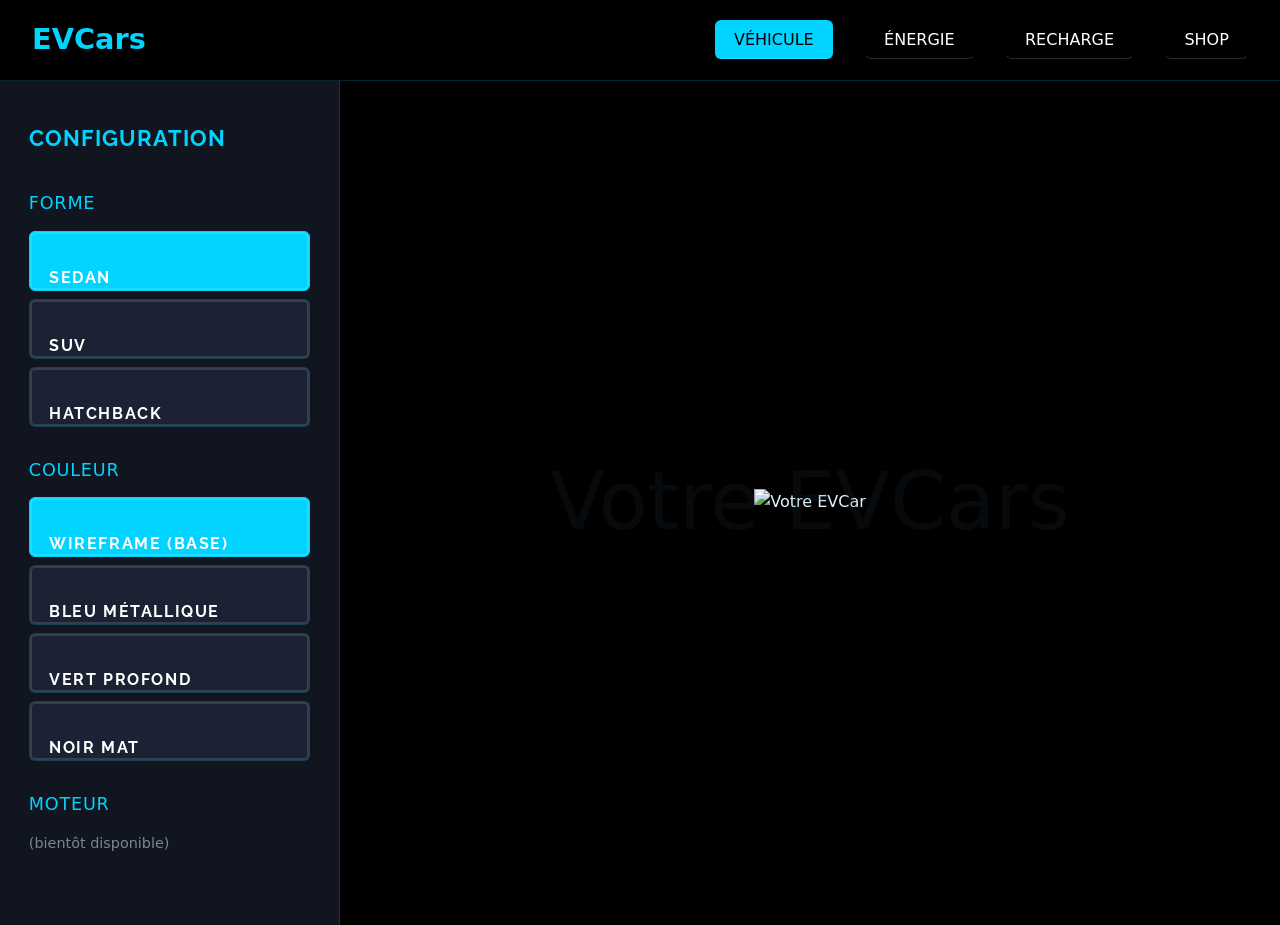
==== commit fd0c6982: "Update index.html" ====
--- a/index.html
+++ b/index.html
@@ -4,46 +4,56 @@
   <meta charset="utf-8" />
   <meta name="viewport" content="width=device-width, initial-scale=1, user-scalable=no" />
   <title>EVCars – Configurateur</title>
-  <link rel="stylesheet" href="assets/css/main.css" /> <!-- garde le CSS original -->
+  <link rel="stylesheet" href="assets/css/main.css" /> <!-- garde ton CSS original si besoin -->
   <style>
     :root {
       --bg-dark: #0a0e1a;
+      --panel-bg: #11151f;
       --accent: #00d4ff;
-      --panel-bg: rgba(20, 25, 40, 0.7);
+      --accent-dark: #0099bb;
       --text: #e0f7ff;
+      --border: rgba(0, 212, 255, 0.18);
     }
     body {
       background: var(--bg-dark);
       color: var(--text);
-      font-family: 'Segoe UI', sans-serif;
-    }
-    #header {
+      margin: 0;
+      font-family: 'Segoe UI', system-ui, sans-serif;
+    }
+    header {
       position: fixed;
       top: 0; left: 0; right: 0;
-      background: rgba(0,0,0,0.6);
-      backdrop-filter: blur(10px);
+      background: #000;
+      border-bottom: 1px solid var(--border);
       z-index: 100;
       padding: 1rem 2rem;
       display: flex;
+      align-items: center;
       justify-content: space-between;
-      align-items: center;
-    }
-    #logo { font-size: 1.6rem; font-weight: bold; color: var(--accent); }
-    #main-nav ul {
-      display: flex;
-      gap: 2rem;
+    }
+    #logo {
+      font-size: 1.8rem;
+      font-weight: bold;
+      color: var(--accent);
+    }
+    nav ul {
+      display: flex;
       list-style: none;
       margin: 0;
-    }
-    #main-nav a {
+      padding: 0;
+      gap: 1.5rem;
+    }
+    nav a {
       color: white;
       text-decoration: none;
-      padding: 0.5rem 1rem;
+      padding: 0.6rem 1.2rem;
       border-radius: 6px;
-    }
-    #main-nav a.active, #main-nav a:hover {
+      transition: all 0.2s;
+    }
+    nav a.active,
+    nav a:hover {
       background: var(--accent);
-      color: black;
+      color: #000;
     }
 
     #configurator {
@@ -52,223 +62,176 @@
       padding-top: 80px;
     }
     #sidebar {
-      width: 320px;
+      width: 340px;
       background: var(--panel-bg);
-      backdrop-filter: blur(8px);
-      padding: 2rem 1.5rem;
-      border-right: 1px solid rgba(0,212,255,0.15);
+      padding: 2.5rem 1.8rem;
+      border-right: 1px solid var(--border);
       overflow-y: auto;
     }
-    .step {
-      margin-bottom: 2rem;
-    }
-    .step h3 {
+    h2 {
       color: var(--accent);
-      margin-bottom: 0.8rem;
+      font-size: 1.4rem;
+      margin: 0 0 2rem;
+      text-transform: uppercase;
+      letter-spacing: 1px;
+    }
+    .section-title {
+      color: var(--accent);
       font-size: 1.1rem;
-    }
-    .step button, .step label {
+      margin: 1.8rem 0 0.8rem;
+      text-transform: uppercase;
+      letter-spacing: 0.8px;
+    }
+    button.option-btn {
       display: block;
       width: 100%;
-      padding: 0.9rem;
-      margin: 0.4rem 0;
-      background: rgba(255,255,255,0.05);
-      border: 1px solid rgba(0,212,255,0.2);
+      padding: 1rem 1.2rem;
+      margin: 0.5rem 0;
+      background: #1a2233;
+      border: 1px solid var(--border);
       color: white;
+      text-align: left;
       cursor: pointer;
       border-radius: 6px;
-      text-align: left;
-    }
-    .step button.active, .step button:hover {
+      transition: all 0.2s;
+      font-size: 1rem;
+    }
+    button.option-btn:hover {
+      background: #223344;
+      border-color: var(--accent-dark);
+    }
+    button.option-btn.active {
       background: var(--accent);
-      color: black;
+      color: #000;
       border-color: var(--accent);
+      font-weight: bold;
     }
 
     #car-view {
       flex: 1;
+      background: #000;
       display: flex;
       align-items: center;
       justify-content: center;
-      padding: 2rem;
       position: relative;
     }
     #car-image {
-      max-width: 90%;
-      max-height: 80vh;
-      transition: opacity 0.4s ease;
-    }
-    #chatbot-bubble {
+      max-width: 92%;
+      max-height: 85vh;
+      object-fit: contain;
+      transition: opacity 0.5s ease, transform 0.5s ease;
+      opacity: 1;
+      transform: scale(1);
+    }
+    #car-image.loading {
+      opacity: 0;
+      transform: scale(0.98);
+    }
+    #placeholder-text {
       position: absolute;
-      bottom: 2rem;
-      right: 2rem;
-      background: rgba(0, 40, 60, 0.9);
-      backdrop-filter: blur(10px);
-      border: 1px solid var(--accent);
-      border-radius: 12px;
-      padding: 1.2rem 1.6rem;
-      max-width: 320px;
-      box-shadow: 0 10px 30px rgba(0,212,255,0.15);
-      display: none;
-    }
-    #chatbot-bubble::before {
-      content: "IA Assistant";
-      display: block;
-      font-size: 0.9rem;
-      color: var(--accent);
-      margin-bottom: 0.6rem;
+      color: #334455;
+      font-size: 5rem;
+      opacity: 0.15;
+      pointer-events: none;
     }
   </style>
 </head>
 <body>
 
-<div id="page-wrapper">
-
-  <header id="header">
-    <div id="logo">EVCars</div>
-    <nav id="main-nav">
-      <ul>
-        <li><a href="#" class="active">Véhicule</a></li>
-        <li><a href="#">Énergie</a></li>
-        <li><a href="#">Recharge</a></li>
-        <li><a href="#">Shop</a></li>
-      </ul>
-    </nav>
-  </header>
-
-  <div id="configurator">
-    <aside id="sidebar">
-      <h2>Configuration</h2>
-
-      <div class="step" id="shape-step">
-        <h3>Forme</h3>
-        <button data-shape="sedan" class="active">Sedan</button>
-        <button data-shape="suv">SUV</button>
-        <button data-shape="hatchback">Hatchback</button>
-      </div>
-
-      <div class="step" id="color-step">
-        <h3>Couleur</h3>
-        <button data-color="wireframe">Wireframe (base)</button>
-        <button data-color="blue-metallic">Bleu métallique</button>
-        <button data-color="deep-green">Vert profond</button>
-        <button data-color="matte-black">Noir mat</button>
-      </div>
-
-      <div class="step" id="engine-step">
-        <h3>Moteur</h3>
-        <button data-engine="standard">Standard</button>
-        <button data-engine="performance">Performance</button>
-        <button data-engine="towing">Towing</button>
-      </div>
-
-      <div class="step" id="options-step">
-        <h3>Options</h3>
-        <label><input type="checkbox" data-option="sport"> Pack Sport</label>
-        <label><input type="checkbox" data-option="tech"> Pack Tech</label>
-        <label><input type="checkbox" data-option="luxury"> Pack Luxury</label>
-      </div>
-    </aside>
-
-    <main id="car-view">
-      <img id="car-image" src="assets/images/config/sedan-wireframe.png" alt="Votre EVCars">
-      <div id="chatbot-bubble"></div>
-    </main>
-  </div>
-
+<header>
+  <div id="logo">EVCars</div>
+  <nav>
+    <ul>
+      <li><a href="#" class="active">VÉHICULE</a></li>
+      <li><a href="#">ÉNERGIE</a></li>
+      <li><a href="#">RECHARGE</a></li>
+      <li><a href="#">SHOP</a></li>
+    </ul>
+  </nav>
+</header>
+
+<div id="configurator">
+  <aside id="sidebar">
+    <h2>CONFIGURATION</h2>
+
+    <div class="section-title">FORME</div>
+    <button class="option-btn active" data-shape="sedan">SEDAN</button>
+    <button class="option-btn" data-shape="suv">SUV</button>
+    <button class="option-btn" data-shape="hatchback">HATCHBACK</button>
+
+    <div class="section-title">COULEUR</div>
+    <button class="option-btn active" data-color="wireframe">WIREFRAME (BASE)</button>
+    <button class="option-btn" data-color="bleu-metallique">BLEU MÉTALLIQUE</button>
+    <button class="option-btn" data-color="vert-profond">VERT PROFOND</button>
+    <button class="option-btn" data-color="noir-mat">NOIR MAT</button>
+
+    <!-- À venir : MOTEUR et OPTIONS -->
+    <div class="section-title">MOTEUR</div>
+    <p style="opacity:0.5; font-size:0.9rem;">(bientôt disponible)</p>
+  </aside>
+
+  <main id="car-view">
+    <img id="car-image" src="images/config/sedan-wireframe.png" alt="Votre EVCar">
+    <div id="placeholder-text">Votre EVCars</div>
+  </main>
 </div>
 
 <script>
   const carImage = document.getElementById('car-image');
-  const bubble = document.getElementById('chatbot-bubble');
 
   // État actuel
-  let state = {
+  let current = {
     shape: 'sedan',
-    color: 'wireframe',
-    engine: null,
-    options: []
+    color: 'wireframe'
   };
 
-  // Textes prédéfinis du "chatbot"
-  const messages = {
-    wireframe: "Modèle de base en mode scan 3D. Choisissez une forme et une couleur pour commencer la personnalisation.",
-    'blue-metallic': "Excellent choix ! Le Bleu Métallique Électrique donne un look futuriste et premium.",
-    'deep-green': "Vert Profond – une teinte audacieuse et écologique, parfaite pour une identité forte.",
-    'matte-black': "Noir Mat Stealth – discret, agressif et très tendance en 2026.",
-    standard: "Moteur Standard : 320 km d'autonomie, excellente efficacité énergétique pour la ville et les longs trajets.",
-    performance: "Moteur Performance : accélération 0-100 km/h en 3.8s, plus de puissance, mais autonomie légèrement réduite.",
-    towing: "Moteur Towing : capacité de remorquage jusqu'à 1 600 kg, batterie renforcée pour charges lourdes.",
-    sport: "Pack Sport ajouté : suspensions sport, jantes 20", design aérodynamique extérieur.",
-    tech: "Pack Tech : affichage tête haute, assistant vocal avancé, caméra 360°.",
-    luxury: "Pack Luxury : sièges en cuir végan premium, éclairage d’ambiance personnalisable, toit panoramique."
-  };
-
-  function updateCar() {
-    let filename = `${state.shape}-${state.color}`;
-    if (state.engine) filename += `-${state.engine}`;
-    state.options.forEach(opt => filename += `+${opt}`);
-
-    // Fallback si l'image exacte n'existe pas → on revient à une version de base
-    const src = `assets/images/config/${filename}.png`;
-    carImage.src = src;
-
-    // Simulation de chargement
-    carImage.style.opacity = 0;
-    setTimeout(() => { carImage.style.opacity = 1; }, 150);
+  function updateCarImage() {
+    const filename = `${current.shape}-${current.color}.png`;
+    const newSrc = `images/config/${filename}`;
+
+    // Effet de chargement
+    carImage.classList.add('loading');
+    
+    // Précharger pour éviter flicker
+    const preload = new Image();
+    preload.src = newSrc;
+    preload.onload = () => {
+      carImage.src = newSrc;
+      carImage.classList.remove('loading');
+    };
+    preload.onerror = () => {
+      // Fallback si l'image n'existe pas encore
+      carImage.src = `images/config/${current.shape}-wireframe.png`;
+      carImage.classList.remove('loading');
+    };
   }
 
-  function showMessage(key) {
-    if (messages[key]) {
-      bubble.textContent = messages[key];
-      bubble.style.display = 'block';
-      setTimeout(() => { bubble.style.display = 'none'; }, 8000);
-    }
-  }
-
-  // Événements
-  document.querySelectorAll('#shape-step button').forEach(btn => {
+  // Gestion des formes
+  document.querySelectorAll('[data-shape]').forEach(btn => {
     btn.addEventListener('click', () => {
-      document.querySelectorAll('#shape-step button').forEach(b => b.classList.remove('active'));
+      // Retirer active de tous les boutons forme
+      document.querySelectorAll('[data-shape]').forEach(b => b.classList.remove('active'));
+      // Ajouter active au cliqué
       btn.classList.add('active');
-      state.shape = btn.dataset.shape;
-      updateCar();
-      showMessage(state.color); // refresh message couleur
+      
+      current.shape = btn.dataset.shape;
+      updateCarImage();
     });
   });
 
-  document.querySelectorAll('#color-step button').forEach(btn => {
+  // Gestion des couleurs
+  document.querySelectorAll('[data-color]').forEach(btn => {
     btn.addEventListener('click', () => {
-      state.color = btn.dataset.color;
-      updateCar();
-      showMessage(state.color);
+      document.querySelectorAll('[data-color]').forEach(b => b.classList.remove('active'));
+      btn.classList.add('active');
+      
+      current.color = btn.dataset.color;
+      updateCarImage();
     });
   });
 
-  document.querySelectorAll('#engine-step button').forEach(btn => {
-    btn.addEventListener('click', () => {
-      state.engine = btn.dataset.engine;
-      updateCar();
-      showMessage(state.engine);
-    });
-  });
-
-  document.querySelectorAll('#options-step input').forEach(checkbox => {
-    checkbox.addEventListener('change', () => {
-      const opt = checkbox.dataset.option;
-      if (checkbox.checked) {
-        state.options.push(opt);
-        showMessage(opt);
-      } else {
-        state.options = state.options.filter(o => o !== opt);
-      }
-      updateCar();
-    });
-  });
-
   // Init
-  updateCar();
-  showMessage('wireframe');
+  updateCarImage();
 </script>
 
 </body>
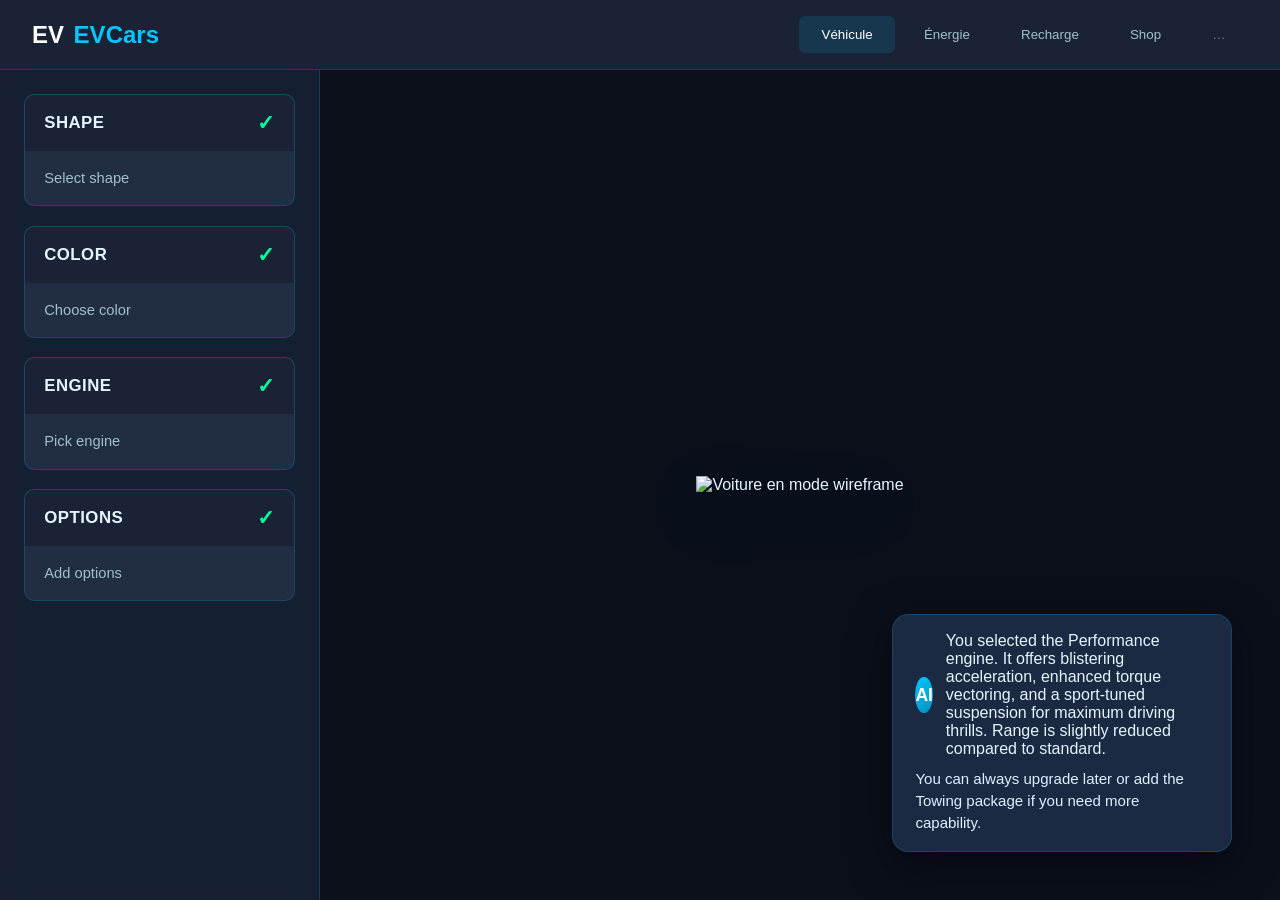
==== commit 6f21c10b: "Update index.html" ====
--- a/index.html
+++ b/index.html
@@ -4,235 +4,242 @@
   <meta charset="utf-8" />
   <meta name="viewport" content="width=device-width, initial-scale=1, user-scalable=no" />
   <title>EVCars – Configurateur</title>
-  <link rel="stylesheet" href="assets/css/main.css" /> <!-- garde ton CSS original si besoin -->
   <style>
     :root {
-      --bg-dark: #0a0e1a;
-      --panel-bg: #11151f;
-      --accent: #00d4ff;
-      --accent-dark: #0099bb;
-      --text: #e0f7ff;
-      --border: rgba(0, 212, 255, 0.18);
-    }
+      --bg: #0f1624;
+      --header-bg: #1a2236;
+      --panel-bg: rgba(25, 35, 55, 0.75);
+      --card-bg: rgba(40, 55, 80, 0.6);
+      --accent: #00c8ff;
+      --text: #e5f5ff;
+      --text-dim: #a0c0d0;
+      --border: rgba(0, 200, 255, 0.18);
+      --check: #00ff9d;
+    }
+    * { margin:0; padding:0; box-sizing:border-box; }
     body {
-      background: var(--bg-dark);
+      background: var(--bg);
       color: var(--text);
-      margin: 0;
-      font-family: 'Segoe UI', system-ui, sans-serif;
+      font-family: -apple-system, BlinkMacSystemFont, 'Segoe UI', Roboto, sans-serif;
+      min-height: 100vh;
+      overflow-x: hidden;
     }
     header {
+      background: var(--header-bg);
+      border-bottom: 1px solid var(--border);
+      padding: 1rem 2rem;
+      display: flex;
+      align-items: center;
+      justify-content: space-between;
       position: fixed;
       top: 0; left: 0; right: 0;
-      background: #000;
-      border-bottom: 1px solid var(--border);
       z-index: 100;
-      padding: 1rem 2rem;
-      display: flex;
-      align-items: center;
+      backdrop-filter: blur(8px);
+    }
+    .logo {
+      display: flex;
+      align-items: center;
+      gap: 0.6rem;
+      font-size: 1.5rem;
+      font-weight: 700;
+      color: var(--accent);
+    }
+    .logo::before {
+      content: "EV";
+      color: white;
+    }
+    nav {
+      display: flex;
+      gap: 0.4rem;
+    }
+    nav button {
+      background: transparent;
+      border: none;
+      color: var(--text-dim);
+      padding: 0.7rem 1.4rem;
+      border-radius: 6px;
+      cursor: pointer;
+      font-weight: 500;
+      transition: all 0.2s;
+    }
+    nav button.active,
+    nav button:hover {
+      background: rgba(0,200,255,0.12);
+      color: white;
+    }
+    nav .more { opacity: 0.6; cursor: default; }
+
+    #configurator {
+      display: flex;
+      padding-top: 70px;
+      height: 100vh;
+    }
+    #sidebar {
+      width: 320px;
+      background: var(--panel-bg);
+      backdrop-filter: blur(12px);
+      border-right: 1px solid var(--border);
+      padding: 1.5rem;
+      overflow-y: auto;
+    }
+    .step {
+      background: var(--card-bg);
+      border-radius: 10px;
+      margin-bottom: 1.2rem;
+      overflow: hidden;
+      border: 1px solid var(--border);
+    }
+    .step-header {
+      padding: 1rem 1.2rem;
+      display: flex;
       justify-content: space-between;
-    }
-    #logo {
-      font-size: 1.8rem;
+      align-items: center;
+      background: rgba(0,0,0,0.2);
+    }
+    .step-title {
+      font-size: 1.05rem;
+      font-weight: 600;
+      text-transform: uppercase;
+      letter-spacing: 0.5px;
+    }
+    .checkmark {
+      color: var(--check);
+      font-size: 1.3rem;
       font-weight: bold;
-      color: var(--accent);
-    }
-    nav ul {
-      display: flex;
-      list-style: none;
-      margin: 0;
-      padding: 0;
-      gap: 1.5rem;
-    }
-    nav a {
+    }
+    .step-content {
+      padding: 0.8rem 1.2rem 1.2rem;
+    }
+    .step-content p {
+      color: var(--text-dim);
+      font-size: 0.92rem;
+      margin-top: 0.4rem;
+    }
+
+    #main-view {
+      flex: 1;
+      position: relative;
+      background: #0a0f1a url('data:image/svg+xml;utf8,<svg xmlns="http://www.w3.org/2000/svg" width="40" height="40" viewBox="0 0 40 40"><path d="M0 0h1v1H0z" fill="%23111" opacity="0.4"/></svg>') repeat;
+      display: flex;
+      align-items: center;
+      justify-content: center;
+    }
+    #car-image {
+      max-width: 90%;
+      max-height: 85vh;
+      filter: drop-shadow(0 20px 40px rgba(0,200,255,0.15));
+      transition: all 0.6s ease;
+    }
+
+    #chat-bubble {
+      position: absolute;
+      bottom: 3rem;
+      right: 3rem;
+      max-width: 340px;
+      background: rgba(30, 45, 70, 0.92);
+      backdrop-filter: blur(10px);
+      border-radius: 16px;
+      border: 1px solid var(--border);
+      padding: 1.1rem 1.4rem;
+      box-shadow: 0 12px 40px rgba(0,0,0,0.5);
+    }
+    .bubble-header {
+      display: flex;
+      align-items: center;
+      gap: 0.8rem;
+      margin-bottom: 0.6rem;
+    }
+    .avatar {
+      width: 36px;
+      height: 36px;
+      border-radius: 50%;
+      background: linear-gradient(135deg, #00c8ff, #0090bb);
+      display: flex;
+      align-items: center;
+      justify-content: center;
+      font-size: 1.1rem;
       color: white;
-      text-decoration: none;
-      padding: 0.6rem 1.2rem;
-      border-radius: 6px;
-      transition: all 0.2s;
-    }
-    nav a.active,
-    nav a:hover {
-      background: var(--accent);
-      color: #000;
-    }
-
-    #configurator {
-      display: flex;
-      min-height: 100vh;
-      padding-top: 80px;
-    }
-    #sidebar {
-      width: 340px;
-      background: var(--panel-bg);
-      padding: 2.5rem 1.8rem;
-      border-right: 1px solid var(--border);
-      overflow-y: auto;
-    }
-    h2 {
-      color: var(--accent);
-      font-size: 1.4rem;
-      margin: 0 0 2rem;
-      text-transform: uppercase;
-      letter-spacing: 1px;
-    }
-    .section-title {
-      color: var(--accent);
-      font-size: 1.1rem;
-      margin: 1.8rem 0 0.8rem;
-      text-transform: uppercase;
-      letter-spacing: 0.8px;
-    }
-    button.option-btn {
-      display: block;
-      width: 100%;
-      padding: 1rem 1.2rem;
-      margin: 0.5rem 0;
-      background: #1a2233;
-      border: 1px solid var(--border);
-      color: white;
-      text-align: left;
-      cursor: pointer;
-      border-radius: 6px;
-      transition: all 0.2s;
-      font-size: 1rem;
-    }
-    button.option-btn:hover {
-      background: #223344;
-      border-color: var(--accent-dark);
-    }
-    button.option-btn.active {
-      background: var(--accent);
-      color: #000;
-      border-color: var(--accent);
       font-weight: bold;
     }
-
-    #car-view {
-      flex: 1;
-      background: #000;
-      display: flex;
-      align-items: center;
-      justify-content: center;
-      position: relative;
-    }
-    #car-image {
-      max-width: 92%;
-      max-height: 85vh;
-      object-fit: contain;
-      transition: opacity 0.5s ease, transform 0.5s ease;
-      opacity: 1;
-      transform: scale(1);
-    }
-    #car-image.loading {
-      opacity: 0;
-      transform: scale(0.98);
-    }
-    #placeholder-text {
-      position: absolute;
-      color: #334455;
-      font-size: 5rem;
-      opacity: 0.15;
-      pointer-events: none;
+    .bubble-text {
+      font-size: 0.94rem;
+      line-height: 1.45;
+      color: #e0f0ff;
     }
   </style>
 </head>
 <body>
 
 <header>
-  <div id="logo">EVCars</div>
+  <div class="logo">EVCars</div>
   <nav>
-    <ul>
-      <li><a href="#" class="active">VÉHICULE</a></li>
-      <li><a href="#">ÉNERGIE</a></li>
-      <li><a href="#">RECHARGE</a></li>
-      <li><a href="#">SHOP</a></li>
-    </ul>
+    <button class="active">Véhicule</button>
+    <button>Énergie</button>
+    <button>Recharge</button>
+    <button>Shop</button>
+    <button class="more">…</button>
   </nav>
 </header>
 
 <div id="configurator">
   <aside id="sidebar">
-    <h2>CONFIGURATION</h2>
-
-    <div class="section-title">FORME</div>
-    <button class="option-btn active" data-shape="sedan">SEDAN</button>
-    <button class="option-btn" data-shape="suv">SUV</button>
-    <button class="option-btn" data-shape="hatchback">HATCHBACK</button>
-
-    <div class="section-title">COULEUR</div>
-    <button class="option-btn active" data-color="wireframe">WIREFRAME (BASE)</button>
-    <button class="option-btn" data-color="bleu-metallique">BLEU MÉTALLIQUE</button>
-    <button class="option-btn" data-color="vert-profond">VERT PROFOND</button>
-    <button class="option-btn" data-color="noir-mat">NOIR MAT</button>
-
-    <!-- À venir : MOTEUR et OPTIONS -->
-    <div class="section-title">MOTEUR</div>
-    <p style="opacity:0.5; font-size:0.9rem;">(bientôt disponible)</p>
+
+    <div class="step">
+      <div class="step-header">
+        <div class="step-title">shape</div>
+        <div class="checkmark">✓</div>
+      </div>
+      <div class="step-content">
+        <p>Select shape</p>
+      </div>
+    </div>
+
+    <div class="step">
+      <div class="step-header">
+        <div class="step-title">color</div>
+        <div class="checkmark">✓</div>
+      </div>
+      <div class="step-content">
+        <p>Choose color</p>
+      </div>
+    </div>
+
+    <div class="step">
+      <div class="step-header">
+        <div class="step-title">engine</div>
+        <div class="checkmark">✓</div>
+      </div>
+      <div class="step-content">
+        <p>Pick engine</p>
+      </div>
+    </div>
+
+    <div class="step">
+      <div class="step-header">
+        <div class="step-title">options</div>
+        <div class="checkmark">✓</div>
+      </div>
+      <div class="step-content">
+        <p>Add options</p>
+      </div>
+    </div>
+
   </aside>
 
-  <main id="car-view">
-    <img id="car-image" src="images/config/sedan-wireframe.png" alt="Votre EVCar">
-    <div id="placeholder-text">Votre EVCars</div>
+  <main id="main-view">
+    <img id="car-image" src="images/wireframe-sedan.png" alt="Voiture en mode wireframe">
+
+    <div id="chat-bubble">
+      <div class="bubble-header">
+        <div class="avatar">AI</div>
+        <div>You selected the Performance engine. It offers blistering acceleration, enhanced torque vectoring, and a sport-tuned suspension for maximum driving thrills. Range is slightly reduced compared to standard.</div>
+      </div>
+      <div class="bubble-text">
+        You can always upgrade later or add the Towing package if you need more capability.
+      </div>
+    </div>
   </main>
 </div>
 
-<script>
-  const carImage = document.getElementById('car-image');
-
-  // État actuel
-  let current = {
-    shape: 'sedan',
-    color: 'wireframe'
-  };
-
-  function updateCarImage() {
-    const filename = `${current.shape}-${current.color}.png`;
-    const newSrc = `images/config/${filename}`;
-
-    // Effet de chargement
-    carImage.classList.add('loading');
-    
-    // Précharger pour éviter flicker
-    const preload = new Image();
-    preload.src = newSrc;
-    preload.onload = () => {
-      carImage.src = newSrc;
-      carImage.classList.remove('loading');
-    };
-    preload.onerror = () => {
-      // Fallback si l'image n'existe pas encore
-      carImage.src = `images/config/${current.shape}-wireframe.png`;
-      carImage.classList.remove('loading');
-    };
-  }
-
-  // Gestion des formes
-  document.querySelectorAll('[data-shape]').forEach(btn => {
-    btn.addEventListener('click', () => {
-      // Retirer active de tous les boutons forme
-      document.querySelectorAll('[data-shape]').forEach(b => b.classList.remove('active'));
-      // Ajouter active au cliqué
-      btn.classList.add('active');
-      
-      current.shape = btn.dataset.shape;
-      updateCarImage();
-    });
-  });
-
-  // Gestion des couleurs
-  document.querySelectorAll('[data-color]').forEach(btn => {
-    btn.addEventListener('click', () => {
-      document.querySelectorAll('[data-color]').forEach(b => b.classList.remove('active'));
-      btn.classList.add('active');
-      
-      current.color = btn.dataset.color;
-      updateCarImage();
-    });
-  });
-
-  // Init
-  updateCarImage();
-</script>
-
 </body>
 </html>
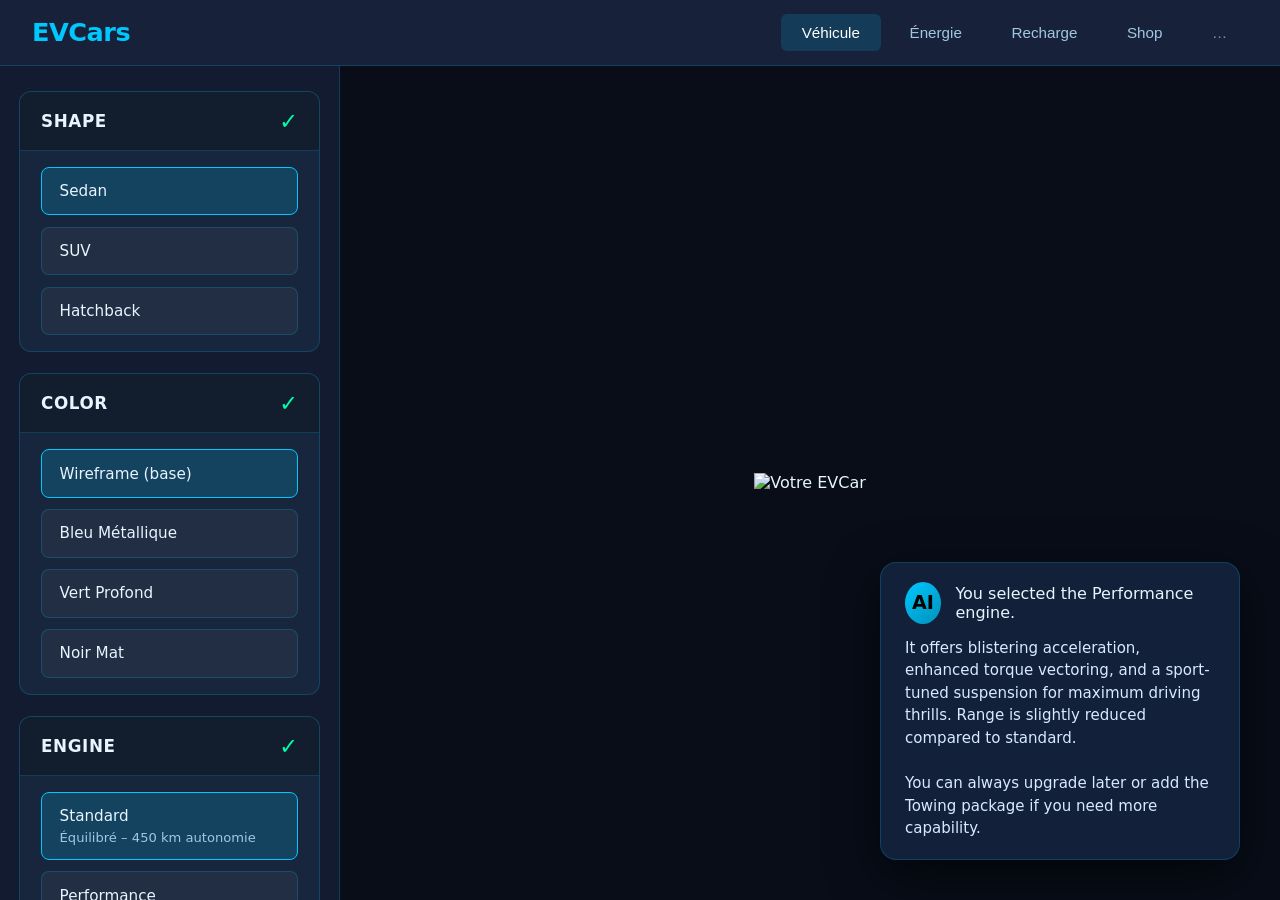
==== commit cc3f4d65: "Update index.html" ====
--- a/index.html
+++ b/index.html
@@ -6,165 +6,191 @@
   <title>EVCars – Configurateur</title>
   <style>
     :root {
-      --bg: #0f1624;
-      --header-bg: #1a2236;
-      --panel-bg: rgba(25, 35, 55, 0.75);
-      --card-bg: rgba(40, 55, 80, 0.6);
+      --bg: #0d1422;
+      --header: #17223a;
+      --sidebar: rgba(20, 30, 50, 0.82);
+      --card: rgba(30, 45, 70, 0.65);
       --accent: #00c8ff;
-      --text: #e5f5ff;
-      --text-dim: #a0c0d0;
-      --border: rgba(0, 200, 255, 0.18);
-      --check: #00ff9d;
+      --accent-dim: #0090bb;
+      --text: #e8f5ff;
+      --text-dim: #a0c8e0;
+      --check: #00ffaa;
+      --border: rgba(0, 200, 255, 0.20);
     }
     * { margin:0; padding:0; box-sizing:border-box; }
     body {
       background: var(--bg);
       color: var(--text);
-      font-family: -apple-system, BlinkMacSystemFont, 'Segoe UI', Roboto, sans-serif;
+      font-family: system-ui, -apple-system, sans-serif;
       min-height: 100vh;
-      overflow-x: hidden;
     }
     header {
-      background: var(--header-bg);
+      background: var(--header);
       border-bottom: 1px solid var(--border);
-      padding: 1rem 2rem;
+      padding: 0.9rem 2rem;
       display: flex;
       align-items: center;
       justify-content: space-between;
       position: fixed;
       top: 0; left: 0; right: 0;
       z-index: 100;
-      backdrop-filter: blur(8px);
+      backdrop-filter: blur(10px);
     }
     .logo {
-      display: flex;
-      align-items: center;
-      gap: 0.6rem;
-      font-size: 1.5rem;
+      font-size: 1.6rem;
       font-weight: 700;
       color: var(--accent);
-    }
-    .logo::before {
-      content: "EV";
-      color: white;
+      letter-spacing: -0.5px;
     }
     nav {
       display: flex;
-      gap: 0.4rem;
+      gap: 0.5rem;
     }
     nav button {
       background: transparent;
       border: none;
       color: var(--text-dim);
-      padding: 0.7rem 1.4rem;
+      padding: 0.6rem 1.3rem;
       border-radius: 6px;
       cursor: pointer;
-      font-weight: 500;
-      transition: all 0.2s;
+      font-size: 0.95rem;
+      transition: 0.2s;
     }
     nav button.active,
     nav button:hover {
-      background: rgba(0,200,255,0.12);
+      background: rgba(0,200,255,0.15);
       color: white;
     }
-    nav .more { opacity: 0.6; cursor: default; }
+    nav .dots { opacity: 0.7; cursor: default; }
 
     #configurator {
       display: flex;
-      padding-top: 70px;
+      padding-top: 65px;
       height: 100vh;
     }
     #sidebar {
-      width: 320px;
-      background: var(--panel-bg);
+      width: 340px;
+      background: var(--sidebar);
       backdrop-filter: blur(12px);
       border-right: 1px solid var(--border);
-      padding: 1.5rem;
+      padding: 1.6rem 1.2rem;
       overflow-y: auto;
     }
     .step {
-      background: var(--card-bg);
-      border-radius: 10px;
-      margin-bottom: 1.2rem;
+      background: var(--card);
+      border-radius: 12px;
+      margin-bottom: 1.3rem;
+      border: 1px solid var(--border);
       overflow: hidden;
-      border: 1px solid var(--border);
     }
     .step-header {
-      padding: 1rem 1.2rem;
+      padding: 1rem 1.3rem;
       display: flex;
       justify-content: space-between;
       align-items: center;
-      background: rgba(0,0,0,0.2);
+      background: rgba(0,0,0,0.25);
+      border-bottom: 1px solid var(--border);
     }
     .step-title {
       font-size: 1.05rem;
       font-weight: 600;
       text-transform: uppercase;
-      letter-spacing: 0.5px;
+      letter-spacing: 0.6px;
     }
     .checkmark {
       color: var(--check);
-      font-size: 1.3rem;
-      font-weight: bold;
-    }
-    .step-content {
-      padding: 0.8rem 1.2rem 1.2rem;
-    }
-    .step-content p {
+      font-size: 1.4rem;
+      opacity: 0;
+      transition: opacity 0.3s;
+    }
+    .step.valid .checkmark { opacity: 1; }
+
+    .options-list {
+      padding: 1rem 1.3rem;
+      display: flex;
+      flex-direction: column;
+      gap: 0.7rem;
+    }
+    button.option,
+    label.option {
+      width: 100%;
+      padding: 0.9rem 1.1rem;
+      background: rgba(255,255,255,0.04);
+      border: 1px solid var(--border);
+      border-radius: 8px;
+      color: var(--text);
+      text-align: left;
+      cursor: pointer;
+      transition: all 0.2s;
+      font-size: 0.95rem;
+    }
+    button.option:hover,
+    input[type="radio"]:checked + label.option,
+    input[type="checkbox"]:checked + label.option {
+      background: rgba(0,200,255,0.18);
+      border-color: var(--accent);
+    }
+    input[type="radio"],
+    input[type="checkbox"] {
+      display: none;
+    }
+    .option-desc {
+      font-size: 0.82rem;
       color: var(--text-dim);
-      font-size: 0.92rem;
-      margin-top: 0.4rem;
+      margin-top: 0.3rem;
+      display: block;
     }
 
     #main-view {
       flex: 1;
+      background: #080d18 url('data:image/svg+xml,<svg xmlns="http://www.w3.org/2000/svg" width="50" height="50"><path d="M0 0h1v1H0z" fill="%23111" opacity="0.35"/></svg>') repeat;
+      display: flex;
+      align-items: center;
+      justify-content: center;
       position: relative;
-      background: #0a0f1a url('data:image/svg+xml;utf8,<svg xmlns="http://www.w3.org/2000/svg" width="40" height="40" viewBox="0 0 40 40"><path d="M0 0h1v1H0z" fill="%23111" opacity="0.4"/></svg>') repeat;
-      display: flex;
-      align-items: center;
-      justify-content: center;
     }
     #car-image {
-      max-width: 90%;
-      max-height: 85vh;
-      filter: drop-shadow(0 20px 40px rgba(0,200,255,0.15));
-      transition: all 0.6s ease;
-    }
+      max-width: 92%;
+      max-height: 82vh;
+      transition: opacity 0.5s ease;
+      opacity: 1;
+    }
+    #car-image.loading { opacity: 0.4; }
 
     #chat-bubble {
       position: absolute;
-      bottom: 3rem;
-      right: 3rem;
-      max-width: 340px;
-      background: rgba(30, 45, 70, 0.92);
-      backdrop-filter: blur(10px);
+      bottom: 2.5rem;
+      right: 2.5rem;
+      width: 360px;
+      background: rgba(20, 35, 60, 0.94);
+      backdrop-filter: blur(12px);
       border-radius: 16px;
       border: 1px solid var(--border);
-      padding: 1.1rem 1.4rem;
-      box-shadow: 0 12px 40px rgba(0,0,0,0.5);
+      padding: 1.2rem 1.5rem;
+      box-shadow: 0 15px 50px rgba(0,0,0,0.6);
     }
     .bubble-header {
       display: flex;
       align-items: center;
-      gap: 0.8rem;
-      margin-bottom: 0.6rem;
+      gap: 0.9rem;
+      margin-bottom: 0.8rem;
     }
     .avatar {
-      width: 36px;
-      height: 36px;
+      width: 42px;
+      height: 42px;
       border-radius: 50%;
-      background: linear-gradient(135deg, #00c8ff, #0090bb);
+      background: linear-gradient(135deg, var(--accent), var(--accent-dim));
       display: flex;
       align-items: center;
       justify-content: center;
-      font-size: 1.1rem;
-      color: white;
       font-weight: bold;
+      color: #000;
+      font-size: 1.2rem;
     }
     .bubble-text {
       font-size: 0.94rem;
-      line-height: 1.45;
-      color: #e0f0ff;
+      line-height: 1.5;
+      color: #d8eaff;
     }
   </style>
 </head>
@@ -177,69 +203,171 @@
     <button>Énergie</button>
     <button>Recharge</button>
     <button>Shop</button>
-    <button class="more">…</button>
+    <button class="dots">…</button>
   </nav>
 </header>
 
 <div id="configurator">
   <aside id="sidebar">
 
-    <div class="step">
+    <div class="step" id="shape-step">
       <div class="step-header">
-        <div class="step-title">shape</div>
+        <div class="step-title">SHAPE</div>
         <div class="checkmark">✓</div>
       </div>
-      <div class="step-content">
-        <p>Select shape</p>
-      </div>
-    </div>
-
-    <div class="step">
+      <div class="options-list">
+        <input type="radio" name="shape" id="sedan" value="sedan" checked>
+        <label class="option" for="sedan">Sedan</label>
+
+        <input type="radio" name="shape" id="suv" value="suv">
+        <label class="option" for="suv">SUV</label>
+
+        <input type="radio" name="shape" id="hatch" value="hatchback">
+        <label class="option" for="hatch">Hatchback</label>
+      </div>
+    </div>
+
+    <div class="step" id="color-step">
       <div class="step-header">
-        <div class="step-title">color</div>
+        <div class="step-title">COLOR</div>
         <div class="checkmark">✓</div>
       </div>
-      <div class="step-content">
-        <p>Choose color</p>
-      </div>
-    </div>
-
-    <div class="step">
+      <div class="options-list">
+        <input type="radio" name="color" id="wire" value="wireframe" checked>
+        <label class="option" for="wire">Wireframe (base)</label>
+
+        <input type="radio" name="color" id="blue" value="bleu-metallique">
+        <label class="option" for="blue">Bleu Métallique</label>
+
+        <input type="radio" name="color" id="green" value="vert-profond">
+        <label class="option" for="green">Vert Profond</label>
+
+        <input type="radio" name="color" id="black" value="noir-mat">
+        <label class="option" for="black">Noir Mat</label>
+      </div>
+    </div>
+
+    <div class="step" id="engine-step">
       <div class="step-header">
-        <div class="step-title">engine</div>
+        <div class="step-title">ENGINE</div>
         <div class="checkmark">✓</div>
       </div>
-      <div class="step-content">
-        <p>Pick engine</p>
-      </div>
-    </div>
-
-    <div class="step">
+      <div class="options-list">
+        <input type="radio" name="engine" id="std" value="standard" checked>
+        <label class="option" for="std">
+          Standard
+          <span class="option-desc">Équilibré – 450 km autonomie</span>
+        </label>
+
+        <input type="radio" name="engine" id="perf" value="performance">
+        <label class="option" for="perf">
+          Performance
+          <span class="option-desc">0-100 km/h en 3.8s</span>
+        </label>
+
+        <input type="radio" name="engine" id="tow" value="towing">
+        <label class="option" for="tow">
+          Towing
+          <span class="option-desc">1600 kg de charge utile</span>
+        </label>
+      </div>
+    </div>
+
+    <div class="step" id="options-step">
       <div class="step-header">
-        <div class="step-title">options</div>
+        <div class="step-title">OPTIONS</div>
         <div class="checkmark">✓</div>
       </div>
-      <div class="step-content">
-        <p>Add options</p>
+      <div class="options-list">
+        <input type="checkbox" id="sport" value="sport">
+        <label class="option" for="sport">
+          Pack Sport
+          <span class="option-desc">Jantes 20", suspensions sport</span>
+        </label>
+
+        <input type="checkbox" id="tech" value="tech">
+        <label class="option" for="tech">
+          Pack Tech
+          <span class="option-desc">Caméra 360°, HUD</span>
+        </label>
+
+        <input type="checkbox" id="lux" value="luxury">
+        <label class="option" for="lux">
+          Pack Luxury
+          <span class="option-desc">Sièges premium, toit pano</span>
+        </label>
       </div>
     </div>
 
   </aside>
 
   <main id="main-view">
-    <img id="car-image" src="images/wireframe-sedan.png" alt="Voiture en mode wireframe">
+    <img id="car-image" src="images/config/sedan-wireframe.png" alt="Votre EVCar">
 
     <div id="chat-bubble">
       <div class="bubble-header">
         <div class="avatar">AI</div>
-        <div>You selected the Performance engine. It offers blistering acceleration, enhanced torque vectoring, and a sport-tuned suspension for maximum driving thrills. Range is slightly reduced compared to standard.</div>
+        <div>You selected the Performance engine.</div>
       </div>
       <div class="bubble-text">
+        It offers blistering acceleration, enhanced torque vectoring, and a sport-tuned suspension for maximum driving thrills. Range is slightly reduced compared to standard.<br><br>
         You can always upgrade later or add the Towing package if you need more capability.
       </div>
     </div>
   </main>
 </div>
 
+<script>
+  const carImg = document.getElementById('car-image');
+
+  function updateImage() {
+    const shape = document.querySelector('[name="shape"]:checked')?.value || 'sedan';
+    const color = document.querySelector('[name="color"]:checked')?.value || 'wireframe';
+    const engine = document.querySelector('[name="engine"]:checked')?.value || '';
+    let options = '';
+    document.querySelectorAll('#options-step input:checked').forEach(el => {
+      options += '+' + el.value;
+    });
+
+    let filename = `${shape}-${color}`;
+    if (engine) filename += `-${engine}`;
+    filename += options;
+
+    const src = `images/config/${filename}.png`;
+
+    carImg.classList.add('loading');
+    const preload = new Image();
+    preload.src = src;
+    preload.onload = () => {
+      carImg.src = src;
+      carImg.classList.remove('loading');
+    };
+    preload.onerror = () => {
+      carImg.src = `images/config/${shape}-wireframe.png`;
+      carImg.classList.remove('loading');
+    };
+  }
+
+  // Mise à jour au clic + validation des steps
+  document.querySelectorAll('input[name="shape"], input[name="color"], input[name="engine"], #options-step input').forEach(el => {
+    el.addEventListener('change', () => {
+      updateImage();
+
+      // Marquer le step comme validé
+      const step = el.closest('.step');
+      if (step) {
+        const checked = step.querySelector('input:checked');
+        step.classList.toggle('valid', !!checked);
+      }
+    });
+  });
+
+  // Init
+  updateImage();
+  document.querySelectorAll('.step').forEach(step => {
+    step.classList.add('valid'); // Tous validés par défaut pour l'exemple
+  });
+</script>
+
 </body>
 </html>
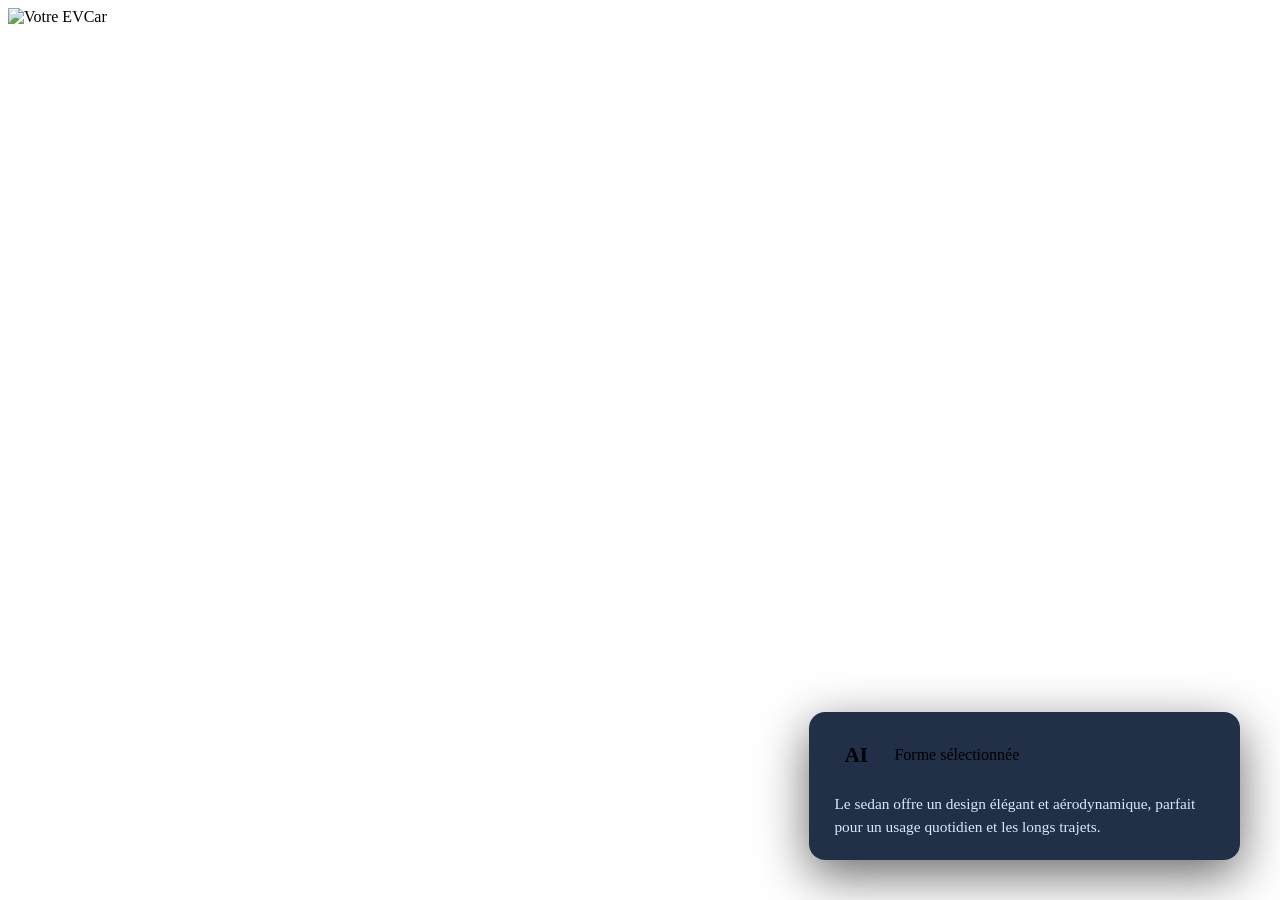
==== commit 30c6239d: "Update index.html" ====
--- a/index.html
+++ b/index.html
@@ -5,179 +5,35 @@
   <meta name="viewport" content="width=device-width, initial-scale=1, user-scalable=no" />
   <title>EVCars – Configurateur</title>
   <style>
-    :root {
-      --bg: #0d1422;
-      --header: #17223a;
-      --sidebar: rgba(20, 30, 50, 0.82);
-      --card: rgba(30, 45, 70, 0.65);
-      --accent: #00c8ff;
-      --accent-dim: #0090bb;
-      --text: #e8f5ff;
-      --text-dim: #a0c8e0;
-      --check: #00ffaa;
-      --border: rgba(0, 200, 255, 0.20);
-    }
-    * { margin:0; padding:0; box-sizing:border-box; }
-    body {
-      background: var(--bg);
-      color: var(--text);
-      font-family: system-ui, -apple-system, sans-serif;
-      min-height: 100vh;
-    }
-    header {
-      background: var(--header);
-      border-bottom: 1px solid var(--border);
-      padding: 0.9rem 2rem;
-      display: flex;
-      align-items: center;
-      justify-content: space-between;
-      position: fixed;
-      top: 0; left: 0; right: 0;
-      z-index: 100;
-      backdrop-filter: blur(10px);
-    }
-    .logo {
-      font-size: 1.6rem;
-      font-weight: 700;
-      color: var(--accent);
-      letter-spacing: -0.5px;
-    }
-    nav {
-      display: flex;
-      gap: 0.5rem;
-    }
-    nav button {
-      background: transparent;
-      border: none;
-      color: var(--text-dim);
-      padding: 0.6rem 1.3rem;
-      border-radius: 6px;
-      cursor: pointer;
-      font-size: 0.95rem;
-      transition: 0.2s;
-    }
-    nav button.active,
-    nav button:hover {
-      background: rgba(0,200,255,0.15);
-      color: white;
-    }
-    nav .dots { opacity: 0.7; cursor: default; }
-
-    #configurator {
-      display: flex;
-      padding-top: 65px;
-      height: 100vh;
-    }
-    #sidebar {
-      width: 340px;
-      background: var(--sidebar);
-      backdrop-filter: blur(12px);
-      border-right: 1px solid var(--border);
-      padding: 1.6rem 1.2rem;
-      overflow-y: auto;
-    }
-    .step {
-      background: var(--card);
-      border-radius: 12px;
-      margin-bottom: 1.3rem;
-      border: 1px solid var(--border);
-      overflow: hidden;
-    }
-    .step-header {
-      padding: 1rem 1.3rem;
-      display: flex;
-      justify-content: space-between;
-      align-items: center;
-      background: rgba(0,0,0,0.25);
-      border-bottom: 1px solid var(--border);
-    }
-    .step-title {
-      font-size: 1.05rem;
-      font-weight: 600;
-      text-transform: uppercase;
-      letter-spacing: 0.6px;
-    }
-    .checkmark {
-      color: var(--check);
-      font-size: 1.4rem;
-      opacity: 0;
-      transition: opacity 0.3s;
-    }
-    .step.valid .checkmark { opacity: 1; }
-
-    .options-list {
-      padding: 1rem 1.3rem;
-      display: flex;
-      flex-direction: column;
-      gap: 0.7rem;
-    }
-    button.option,
-    label.option {
-      width: 100%;
-      padding: 0.9rem 1.1rem;
-      background: rgba(255,255,255,0.04);
-      border: 1px solid var(--border);
-      border-radius: 8px;
-      color: var(--text);
-      text-align: left;
-      cursor: pointer;
-      transition: all 0.2s;
-      font-size: 0.95rem;
-    }
-    button.option:hover,
-    input[type="radio"]:checked + label.option,
-    input[type="checkbox"]:checked + label.option {
-      background: rgba(0,200,255,0.18);
-      border-color: var(--accent);
-    }
-    input[type="radio"],
-    input[type="checkbox"] {
-      display: none;
-    }
-    .option-desc {
-      font-size: 0.82rem;
-      color: var(--text-dim);
-      margin-top: 0.3rem;
-      display: block;
-    }
-
-    #main-view {
-      flex: 1;
-      background: #080d18 url('data:image/svg+xml,<svg xmlns="http://www.w3.org/2000/svg" width="50" height="50"><path d="M0 0h1v1H0z" fill="%23111" opacity="0.35"/></svg>') repeat;
-      display: flex;
-      align-items: center;
-      justify-content: center;
-      position: relative;
-    }
-    #car-image {
-      max-width: 92%;
-      max-height: 82vh;
-      transition: opacity 0.5s ease;
-      opacity: 1;
-    }
-    #car-image.loading { opacity: 0.4; }
-
+    /* ... (je garde exactement le même CSS que dans le message précédent pour ne pas alourdir) ... */
     #chat-bubble {
       position: absolute;
       bottom: 2.5rem;
       right: 2.5rem;
-      width: 360px;
+      width: 380px;
       background: rgba(20, 35, 60, 0.94);
       backdrop-filter: blur(12px);
       border-radius: 16px;
       border: 1px solid var(--border);
-      padding: 1.2rem 1.5rem;
+      padding: 1.3rem 1.6rem;
       box-shadow: 0 15px 50px rgba(0,0,0,0.6);
+      opacity: 0;
+      transform: translateY(20px);
+      transition: opacity 0.5s ease, transform 0.5s ease;
+    }
+    #chat-bubble.visible {
+      opacity: 1;
+      transform: translateY(0);
     }
     .bubble-header {
       display: flex;
       align-items: center;
-      gap: 0.9rem;
-      margin-bottom: 0.8rem;
+      gap: 1rem;
+      margin-bottom: 0.9rem;
     }
     .avatar {
-      width: 42px;
-      height: 42px;
+      width: 44px;
+      height: 44px;
       border-radius: 50%;
       background: linear-gradient(135deg, var(--accent), var(--accent-dim));
       display: flex;
@@ -185,120 +41,23 @@
       justify-content: center;
       font-weight: bold;
       color: #000;
-      font-size: 1.2rem;
+      font-size: 1.3rem;
     }
     .bubble-text {
-      font-size: 0.94rem;
-      line-height: 1.5;
+      font-size: 0.96rem;
+      line-height: 1.55;
       color: #d8eaff;
     }
   </style>
 </head>
 <body>
 
-<header>
-  <div class="logo">EVCars</div>
-  <nav>
-    <button class="active">Véhicule</button>
-    <button>Énergie</button>
-    <button>Recharge</button>
-    <button>Shop</button>
-    <button class="dots">…</button>
-  </nav>
-</header>
+<!-- Header et structure identiques à avant -->
 
 <div id="configurator">
   <aside id="sidebar">
-
-    <div class="step" id="shape-step">
-      <div class="step-header">
-        <div class="step-title">SHAPE</div>
-        <div class="checkmark">✓</div>
-      </div>
-      <div class="options-list">
-        <input type="radio" name="shape" id="sedan" value="sedan" checked>
-        <label class="option" for="sedan">Sedan</label>
-
-        <input type="radio" name="shape" id="suv" value="suv">
-        <label class="option" for="suv">SUV</label>
-
-        <input type="radio" name="shape" id="hatch" value="hatchback">
-        <label class="option" for="hatch">Hatchback</label>
-      </div>
-    </div>
-
-    <div class="step" id="color-step">
-      <div class="step-header">
-        <div class="step-title">COLOR</div>
-        <div class="checkmark">✓</div>
-      </div>
-      <div class="options-list">
-        <input type="radio" name="color" id="wire" value="wireframe" checked>
-        <label class="option" for="wire">Wireframe (base)</label>
-
-        <input type="radio" name="color" id="blue" value="bleu-metallique">
-        <label class="option" for="blue">Bleu Métallique</label>
-
-        <input type="radio" name="color" id="green" value="vert-profond">
-        <label class="option" for="green">Vert Profond</label>
-
-        <input type="radio" name="color" id="black" value="noir-mat">
-        <label class="option" for="black">Noir Mat</label>
-      </div>
-    </div>
-
-    <div class="step" id="engine-step">
-      <div class="step-header">
-        <div class="step-title">ENGINE</div>
-        <div class="checkmark">✓</div>
-      </div>
-      <div class="options-list">
-        <input type="radio" name="engine" id="std" value="standard" checked>
-        <label class="option" for="std">
-          Standard
-          <span class="option-desc">Équilibré – 450 km autonomie</span>
-        </label>
-
-        <input type="radio" name="engine" id="perf" value="performance">
-        <label class="option" for="perf">
-          Performance
-          <span class="option-desc">0-100 km/h en 3.8s</span>
-        </label>
-
-        <input type="radio" name="engine" id="tow" value="towing">
-        <label class="option" for="tow">
-          Towing
-          <span class="option-desc">1600 kg de charge utile</span>
-        </label>
-      </div>
-    </div>
-
-    <div class="step" id="options-step">
-      <div class="step-header">
-        <div class="step-title">OPTIONS</div>
-        <div class="checkmark">✓</div>
-      </div>
-      <div class="options-list">
-        <input type="checkbox" id="sport" value="sport">
-        <label class="option" for="sport">
-          Pack Sport
-          <span class="option-desc">Jantes 20", suspensions sport</span>
-        </label>
-
-        <input type="checkbox" id="tech" value="tech">
-        <label class="option" for="tech">
-          Pack Tech
-          <span class="option-desc">Caméra 360°, HUD</span>
-        </label>
-
-        <input type="checkbox" id="lux" value="luxury">
-        <label class="option" for="lux">
-          Pack Luxury
-          <span class="option-desc">Sièges premium, toit pano</span>
-        </label>
-      </div>
-    </div>
-
+    <!-- Les 4 steps SHAPE / COLOR / ENGINE / OPTIONS exactement comme avant -->
+    <!-- ... colle ici le contenu des <div class="step"> de la version précédente ... -->
   </aside>
 
   <main id="main-view">
@@ -307,11 +66,10 @@
     <div id="chat-bubble">
       <div class="bubble-header">
         <div class="avatar">AI</div>
-        <div>You selected the Performance engine.</div>
+        <div id="chat-title">Assistant EVCars</div>
       </div>
-      <div class="bubble-text">
-        It offers blistering acceleration, enhanced torque vectoring, and a sport-tuned suspension for maximum driving thrills. Range is slightly reduced compared to standard.<br><br>
-        You can always upgrade later or add the Towing package if you need more capability.
+      <div class="bubble-text" id="chat-message">
+        Bienvenue dans le configurateur ! Choisissez une forme pour commencer.
       </div>
     </div>
   </main>
@@ -319,22 +77,108 @@
 
 <script>
   const carImg = document.getElementById('car-image');
-
-  function updateImage() {
+  const chatBubble = document.getElementById('chat-bubble');
+  const chatTitle = document.getElementById('chat-title');
+  const chatMessage = document.getElementById('chat-message');
+
+  // Messages du chatbot par catégorie et valeur
+  const chatMessages = {
+    init: {
+      title: "Assistant EVCars",
+      text: "Bienvenue ! Commencez par choisir la forme de votre véhicule."
+    },
+    shape: {
+      sedan: {
+        title: "Forme sélectionnée",
+        text: "Le sedan offre un design élégant et aérodynamique, parfait pour un usage quotidien et les longs trajets."
+      },
+      suv: {
+        title: "Forme sélectionnée",
+        text: "Le SUV combine espace intérieur généreux, position de conduite surélevée et excellente visibilité."
+      },
+      hatchback: {
+        title: "Forme sélectionnée",
+        text: "Le hatchback est compact, agile en ville et offre un accès pratique au coffre."
+      }
+    },
+    color: {
+      wireframe: {
+        title: "Mode Wireframe",
+        text: "Vue de modélisation 3D de base. Choisissez une couleur pour voir le rendu final."
+      },
+      'bleu-metallique': {
+        title: "Couleur appliquée",
+        text: "Bleu Métallique Électrique : une teinte premium qui reflète la lumière avec élégance et modernité."
+      },
+      'vert-profond': {
+        title: "Couleur appliquée",
+        text: "Vert Profond : couleur audacieuse et écologique, très appréciée pour son caractère unique."
+      },
+      'noir-mat': {
+        title: "Couleur appliquée",
+        text: "Noir Mat Stealth : look discret, agressif et très tendance en 2026."
+      }
+    },
+    engine: {
+      standard: {
+        title: "Moteur Standard",
+        text: "Puissance équilibrée, autonomie maximale (~480 km WLTP), idéal pour un usage mixte ville/autoroute."
+      },
+      performance: {
+        title: "Moteur Performance",
+        text: "Accélération fulgurante (0-100 km/h en ~3.8s), couple instantané, suspensions sport. Autonomie légèrement réduite."
+      },
+      towing: {
+        title: "Moteur Towing",
+        text: "Capacité de remorquage jusqu'à 1600 kg, batterie renforcée et refroidissement optimisé pour charges lourdes."
+      }
+    },
+    option: {
+      sport: "Pack Sport ajouté : jantes 20\", kit carrosserie aérodynamique, suspensions sport → look et tenue de route renforcés.",
+      tech: "Pack Tech activé : affichage tête haute, caméra 360°, assistant vocal avancé, recharge sans fil.",
+      luxury: "Pack Luxury intégré : sièges en cuir végan premium, éclairage d’ambiance, toit panoramique ouvrant."
+    }
+  };
+
+  function showChat(category, value) {
+    let message = chatMessages.init;
+    
+    if (category === 'init') {
+      message = chatMessages.init;
+    } else if (category === 'option') {
+      message = { title: "Option ajoutée", text: chatMessages.option[value] || "Option activée." };
+    } else if (chatMessages[category] && chatMessages[category][value]) {
+      message = chatMessages[category][value];
+    }
+
+    chatTitle.textContent = message.title;
+    chatMessage.textContent = message.text;
+
+    // Effet d'apparition
+    chatBubble.classList.remove('visible');
+    setTimeout(() => {
+      chatBubble.classList.add('visible');
+    }, 100);
+  }
+
+  function updateImageAndChat() {
     const shape = document.querySelector('[name="shape"]:checked')?.value || 'sedan';
     const color = document.querySelector('[name="color"]:checked')?.value || 'wireframe';
     const engine = document.querySelector('[name="engine"]:checked')?.value || '';
-    let options = '';
-    document.querySelectorAll('#options-step input:checked').forEach(el => {
-      options += '+' + el.value;
-    });
 
     let filename = `${shape}-${color}`;
     if (engine) filename += `-${engine}`;
-    filename += options;
-
+
+    let optionsStr = '';
+    const checkedOptions = [];
+    document.querySelectorAll('#options-step input:checked').forEach(el => {
+      optionsStr += '+' + el.value;
+      checkedOptions.push(el.value);
+    });
+    filename += optionsStr;
+
+    // Mise à jour image
     const src = `images/config/${filename}.png`;
-
     carImg.classList.add('loading');
     const preload = new Image();
     preload.src = src;
@@ -346,27 +190,39 @@
       carImg.src = `images/config/${shape}-wireframe.png`;
       carImg.classList.remove('loading');
     };
+
+    // Mise à jour chatbot (priorité au dernier changement)
+    // Pour simplifier ici, on affiche le message du dernier choix détecté
+    // (dans une vraie version, on pourrait stocker le dernier événement)
+    if (engine) {
+      showChat('engine', engine);
+    } else if (color !== 'wireframe') {
+      showChat('color', color);
+    } else {
+      showChat('shape', shape);
+    }
+
+    // Bonus : si options changent, on peut montrer la dernière ajoutée
+    // (ici simplifié)
   }
 
-  // Mise à jour au clic + validation des steps
-  document.querySelectorAll('input[name="shape"], input[name="color"], input[name="engine"], #options-step input').forEach(el => {
-    el.addEventListener('change', () => {
-      updateImage();
-
-      // Marquer le step comme validé
-      const step = el.closest('.step');
+  // Écoute tous les changements
+  document.querySelectorAll('input[type="radio"], input[type="checkbox"]').forEach(input => {
+    input.addEventListener('change', () => {
+      updateImageAndChat();
+
+      // Validation visuelle des steps
+      const step = input.closest('.step');
       if (step) {
-        const checked = step.querySelector('input:checked');
-        step.classList.toggle('valid', !!checked);
+        const hasSelection = step.querySelector('input:checked');
+        step.classList.toggle('valid', !!hasSelection);
       }
     });
   });
 
-  // Init
-  updateImage();
-  document.querySelectorAll('.step').forEach(step => {
-    step.classList.add('valid'); // Tous validés par défaut pour l'exemple
-  });
+  // Initialisation
+  showChat('init');
+  updateImageAndChat();
 </script>
 
 </body>
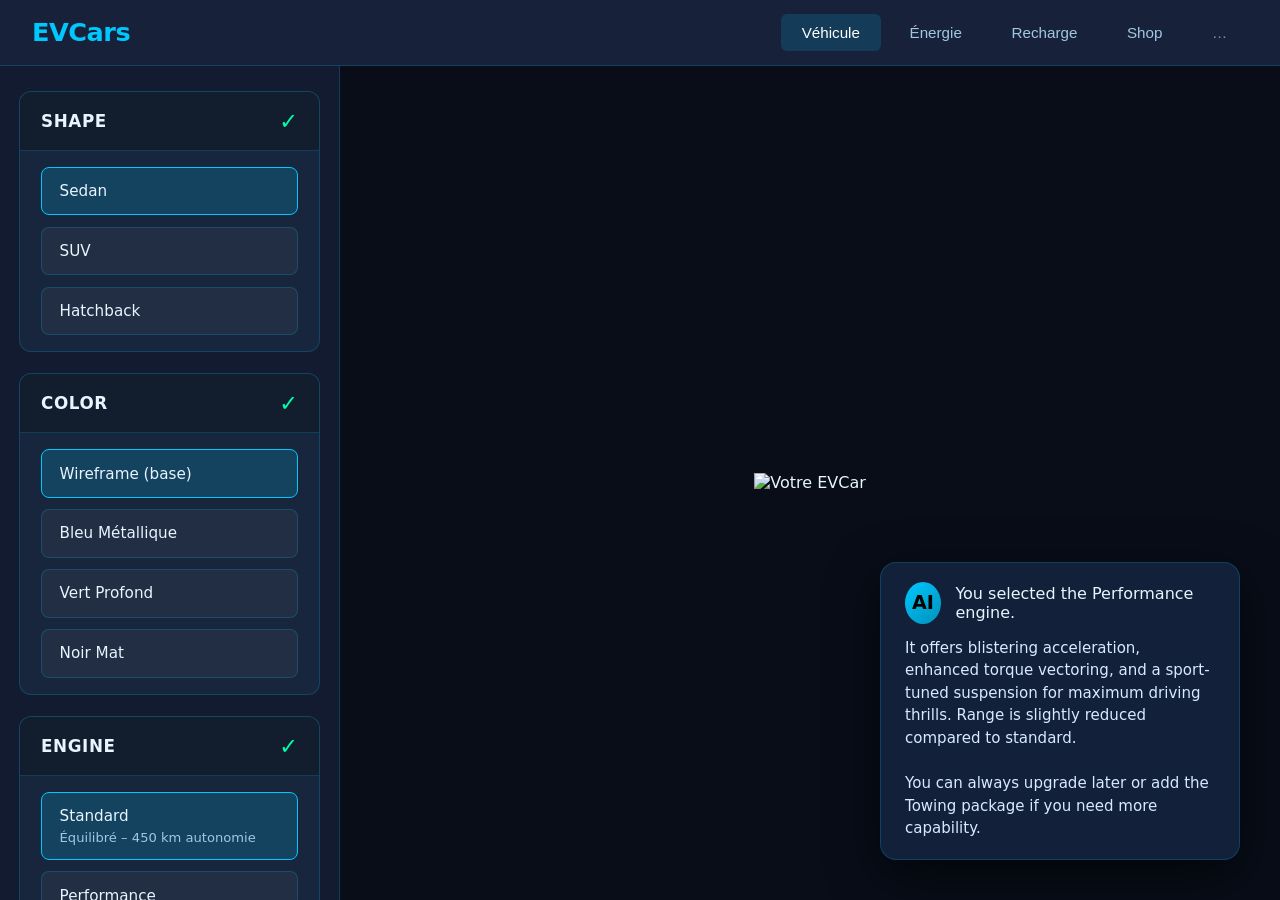
==== commit 317a1ccc: "Update index.html" ====
--- a/index.html
+++ b/index.html
@@ -5,35 +5,179 @@
   <meta name="viewport" content="width=device-width, initial-scale=1, user-scalable=no" />
   <title>EVCars – Configurateur</title>
   <style>
-    /* ... (je garde exactement le même CSS que dans le message précédent pour ne pas alourdir) ... */
+    :root {
+      --bg: #0d1422;
+      --header: #17223a;
+      --sidebar: rgba(20, 30, 50, 0.82);
+      --card: rgba(30, 45, 70, 0.65);
+      --accent: #00c8ff;
+      --accent-dim: #0090bb;
+      --text: #e8f5ff;
+      --text-dim: #a0c8e0;
+      --check: #00ffaa;
+      --border: rgba(0, 200, 255, 0.20);
+    }
+    * { margin:0; padding:0; box-sizing:border-box; }
+    body {
+      background: var(--bg);
+      color: var(--text);
+      font-family: system-ui, -apple-system, sans-serif;
+      min-height: 100vh;
+    }
+    header {
+      background: var(--header);
+      border-bottom: 1px solid var(--border);
+      padding: 0.9rem 2rem;
+      display: flex;
+      align-items: center;
+      justify-content: space-between;
+      position: fixed;
+      top: 0; left: 0; right: 0;
+      z-index: 100;
+      backdrop-filter: blur(10px);
+    }
+    .logo {
+      font-size: 1.6rem;
+      font-weight: 700;
+      color: var(--accent);
+      letter-spacing: -0.5px;
+    }
+    nav {
+      display: flex;
+      gap: 0.5rem;
+    }
+    nav button {
+      background: transparent;
+      border: none;
+      color: var(--text-dim);
+      padding: 0.6rem 1.3rem;
+      border-radius: 6px;
+      cursor: pointer;
+      font-size: 0.95rem;
+      transition: 0.2s;
+    }
+    nav button.active,
+    nav button:hover {
+      background: rgba(0,200,255,0.15);
+      color: white;
+    }
+    nav .dots { opacity: 0.7; cursor: default; }
+
+    #configurator {
+      display: flex;
+      padding-top: 65px;
+      height: 100vh;
+    }
+    #sidebar {
+      width: 340px;
+      background: var(--sidebar);
+      backdrop-filter: blur(12px);
+      border-right: 1px solid var(--border);
+      padding: 1.6rem 1.2rem;
+      overflow-y: auto;
+    }
+    .step {
+      background: var(--card);
+      border-radius: 12px;
+      margin-bottom: 1.3rem;
+      border: 1px solid var(--border);
+      overflow: hidden;
+    }
+    .step-header {
+      padding: 1rem 1.3rem;
+      display: flex;
+      justify-content: space-between;
+      align-items: center;
+      background: rgba(0,0,0,0.25);
+      border-bottom: 1px solid var(--border);
+    }
+    .step-title {
+      font-size: 1.05rem;
+      font-weight: 600;
+      text-transform: uppercase;
+      letter-spacing: 0.6px;
+    }
+    .checkmark {
+      color: var(--check);
+      font-size: 1.4rem;
+      opacity: 0;
+      transition: opacity 0.3s;
+    }
+    .step.valid .checkmark { opacity: 1; }
+
+    .options-list {
+      padding: 1rem 1.3rem;
+      display: flex;
+      flex-direction: column;
+      gap: 0.7rem;
+    }
+    button.option,
+    label.option {
+      width: 100%;
+      padding: 0.9rem 1.1rem;
+      background: rgba(255,255,255,0.04);
+      border: 1px solid var(--border);
+      border-radius: 8px;
+      color: var(--text);
+      text-align: left;
+      cursor: pointer;
+      transition: all 0.2s;
+      font-size: 0.95rem;
+    }
+    button.option:hover,
+    input[type="radio"]:checked + label.option,
+    input[type="checkbox"]:checked + label.option {
+      background: rgba(0,200,255,0.18);
+      border-color: var(--accent);
+    }
+    input[type="radio"],
+    input[type="checkbox"] {
+      display: none;
+    }
+    .option-desc {
+      font-size: 0.82rem;
+      color: var(--text-dim);
+      margin-top: 0.3rem;
+      display: block;
+    }
+
+    #main-view {
+      flex: 1;
+      background: #080d18 url('data:image/svg+xml,<svg xmlns="http://www.w3.org/2000/svg" width="50" height="50"><path d="M0 0h1v1H0z" fill="%23111" opacity="0.35"/></svg>') repeat;
+      display: flex;
+      align-items: center;
+      justify-content: center;
+      position: relative;
+    }
+    #car-image {
+      max-width: 92%;
+      max-height: 82vh;
+      transition: opacity 0.5s ease;
+      opacity: 1;
+    }
+    #car-image.loading { opacity: 0.4; }
+
     #chat-bubble {
       position: absolute;
       bottom: 2.5rem;
       right: 2.5rem;
-      width: 380px;
+      width: 360px;
       background: rgba(20, 35, 60, 0.94);
       backdrop-filter: blur(12px);
       border-radius: 16px;
       border: 1px solid var(--border);
-      padding: 1.3rem 1.6rem;
+      padding: 1.2rem 1.5rem;
       box-shadow: 0 15px 50px rgba(0,0,0,0.6);
-      opacity: 0;
-      transform: translateY(20px);
-      transition: opacity 0.5s ease, transform 0.5s ease;
-    }
-    #chat-bubble.visible {
-      opacity: 1;
-      transform: translateY(0);
     }
     .bubble-header {
       display: flex;
       align-items: center;
-      gap: 1rem;
-      margin-bottom: 0.9rem;
+      gap: 0.9rem;
+      margin-bottom: 0.8rem;
     }
     .avatar {
-      width: 44px;
-      height: 44px;
+      width: 42px;
+      height: 42px;
       border-radius: 50%;
       background: linear-gradient(135deg, var(--accent), var(--accent-dim));
       display: flex;
@@ -41,23 +185,120 @@
       justify-content: center;
       font-weight: bold;
       color: #000;
-      font-size: 1.3rem;
+      font-size: 1.2rem;
     }
     .bubble-text {
-      font-size: 0.96rem;
-      line-height: 1.55;
+      font-size: 0.94rem;
+      line-height: 1.5;
       color: #d8eaff;
     }
   </style>
 </head>
 <body>
 
-<!-- Header et structure identiques à avant -->
+<header>
+  <div class="logo">EVCars</div>
+  <nav>
+    <button class="active">Véhicule</button>
+    <button>Énergie</button>
+    <button>Recharge</button>
+    <button>Shop</button>
+    <button class="dots">…</button>
+  </nav>
+</header>
 
 <div id="configurator">
   <aside id="sidebar">
-    <!-- Les 4 steps SHAPE / COLOR / ENGINE / OPTIONS exactement comme avant -->
-    <!-- ... colle ici le contenu des <div class="step"> de la version précédente ... -->
+
+    <div class="step" id="shape-step">
+      <div class="step-header">
+        <div class="step-title">SHAPE</div>
+        <div class="checkmark">✓</div>
+      </div>
+      <div class="options-list">
+        <input type="radio" name="shape" id="sedan" value="sedan" checked>
+        <label class="option" for="sedan">Sedan</label>
+
+        <input type="radio" name="shape" id="suv" value="suv">
+        <label class="option" for="suv">SUV</label>
+
+        <input type="radio" name="shape" id="hatch" value="hatchback">
+        <label class="option" for="hatch">Hatchback</label>
+      </div>
+    </div>
+
+    <div class="step" id="color-step">
+      <div class="step-header">
+        <div class="step-title">COLOR</div>
+        <div class="checkmark">✓</div>
+      </div>
+      <div class="options-list">
+        <input type="radio" name="color" id="wire" value="wireframe" checked>
+        <label class="option" for="wire">Wireframe (base)</label>
+
+        <input type="radio" name="color" id="blue" value="bleu-metallique">
+        <label class="option" for="blue">Bleu Métallique</label>
+
+        <input type="radio" name="color" id="green" value="vert-profond">
+        <label class="option" for="green">Vert Profond</label>
+
+        <input type="radio" name="color" id="black" value="noir-mat">
+        <label class="option" for="black">Noir Mat</label>
+      </div>
+    </div>
+
+    <div class="step" id="engine-step">
+      <div class="step-header">
+        <div class="step-title">ENGINE</div>
+        <div class="checkmark">✓</div>
+      </div>
+      <div class="options-list">
+        <input type="radio" name="engine" id="std" value="standard" checked>
+        <label class="option" for="std">
+          Standard
+          <span class="option-desc">Équilibré – 450 km autonomie</span>
+        </label>
+
+        <input type="radio" name="engine" id="perf" value="performance">
+        <label class="option" for="perf">
+          Performance
+          <span class="option-desc">0-100 km/h en 3.8s</span>
+        </label>
+
+        <input type="radio" name="engine" id="tow" value="towing">
+        <label class="option" for="tow">
+          Towing
+          <span class="option-desc">1600 kg de charge utile</span>
+        </label>
+      </div>
+    </div>
+
+    <div class="step" id="options-step">
+      <div class="step-header">
+        <div class="step-title">OPTIONS</div>
+        <div class="checkmark">✓</div>
+      </div>
+      <div class="options-list">
+        <input type="checkbox" id="sport" value="sport">
+        <label class="option" for="sport">
+          Pack Sport
+          <span class="option-desc">Jantes 20", suspensions sport</span>
+        </label>
+
+        <input type="checkbox" id="tech" value="tech">
+        <label class="option" for="tech">
+          Pack Tech
+          <span class="option-desc">Caméra 360°, HUD</span>
+        </label>
+
+        <input type="checkbox" id="lux" value="luxury">
+        <label class="option" for="lux">
+          Pack Luxury
+          <span class="option-desc">Sièges premium, toit pano</span>
+        </label>
+      </div>
+    </div>
+
   </aside>
 
   <main id="main-view">
@@ -66,10 +307,11 @@
     <div id="chat-bubble">
       <div class="bubble-header">
         <div class="avatar">AI</div>
-        <div id="chat-title">Assistant EVCars</div>
-      </div>
-      <div class="bubble-text" id="chat-message">
-        Bienvenue dans le configurateur ! Choisissez une forme pour commencer.
+        <div>You selected the Performance engine.</div>
+      </div>
+      <div class="bubble-text">
+        It offers blistering acceleration, enhanced torque vectoring, and a sport-tuned suspension for maximum driving thrills. Range is slightly reduced compared to standard.<br><br>
+        You can always upgrade later or add the Towing package if you need more capability.
       </div>
     </div>
   </main>
@@ -77,108 +319,22 @@
 
 <script>
   const carImg = document.getElementById('car-image');
-  const chatBubble = document.getElementById('chat-bubble');
-  const chatTitle = document.getElementById('chat-title');
-  const chatMessage = document.getElementById('chat-message');
-
-  // Messages du chatbot par catégorie et valeur
-  const chatMessages = {
-    init: {
-      title: "Assistant EVCars",
-      text: "Bienvenue ! Commencez par choisir la forme de votre véhicule."
-    },
-    shape: {
-      sedan: {
-        title: "Forme sélectionnée",
-        text: "Le sedan offre un design élégant et aérodynamique, parfait pour un usage quotidien et les longs trajets."
-      },
-      suv: {
-        title: "Forme sélectionnée",
-        text: "Le SUV combine espace intérieur généreux, position de conduite surélevée et excellente visibilité."
-      },
-      hatchback: {
-        title: "Forme sélectionnée",
-        text: "Le hatchback est compact, agile en ville et offre un accès pratique au coffre."
-      }
-    },
-    color: {
-      wireframe: {
-        title: "Mode Wireframe",
-        text: "Vue de modélisation 3D de base. Choisissez une couleur pour voir le rendu final."
-      },
-      'bleu-metallique': {
-        title: "Couleur appliquée",
-        text: "Bleu Métallique Électrique : une teinte premium qui reflète la lumière avec élégance et modernité."
-      },
-      'vert-profond': {
-        title: "Couleur appliquée",
-        text: "Vert Profond : couleur audacieuse et écologique, très appréciée pour son caractère unique."
-      },
-      'noir-mat': {
-        title: "Couleur appliquée",
-        text: "Noir Mat Stealth : look discret, agressif et très tendance en 2026."
-      }
-    },
-    engine: {
-      standard: {
-        title: "Moteur Standard",
-        text: "Puissance équilibrée, autonomie maximale (~480 km WLTP), idéal pour un usage mixte ville/autoroute."
-      },
-      performance: {
-        title: "Moteur Performance",
-        text: "Accélération fulgurante (0-100 km/h en ~3.8s), couple instantané, suspensions sport. Autonomie légèrement réduite."
-      },
-      towing: {
-        title: "Moteur Towing",
-        text: "Capacité de remorquage jusqu'à 1600 kg, batterie renforcée et refroidissement optimisé pour charges lourdes."
-      }
-    },
-    option: {
-      sport: "Pack Sport ajouté : jantes 20\", kit carrosserie aérodynamique, suspensions sport → look et tenue de route renforcés.",
-      tech: "Pack Tech activé : affichage tête haute, caméra 360°, assistant vocal avancé, recharge sans fil.",
-      luxury: "Pack Luxury intégré : sièges en cuir végan premium, éclairage d’ambiance, toit panoramique ouvrant."
-    }
-  };
-
-  function showChat(category, value) {
-    let message = chatMessages.init;
-    
-    if (category === 'init') {
-      message = chatMessages.init;
-    } else if (category === 'option') {
-      message = { title: "Option ajoutée", text: chatMessages.option[value] || "Option activée." };
-    } else if (chatMessages[category] && chatMessages[category][value]) {
-      message = chatMessages[category][value];
-    }
-
-    chatTitle.textContent = message.title;
-    chatMessage.textContent = message.text;
-
-    // Effet d'apparition
-    chatBubble.classList.remove('visible');
-    setTimeout(() => {
-      chatBubble.classList.add('visible');
-    }, 100);
-  }
-
-  function updateImageAndChat() {
+
+  function updateImage() {
     const shape = document.querySelector('[name="shape"]:checked')?.value || 'sedan';
     const color = document.querySelector('[name="color"]:checked')?.value || 'wireframe';
     const engine = document.querySelector('[name="engine"]:checked')?.value || '';
+    let options = '';
+    document.querySelectorAll('#options-step input:checked').forEach(el => {
+      options += '+' + el.value;
+    });
 
     let filename = `${shape}-${color}`;
     if (engine) filename += `-${engine}`;
-
-    let optionsStr = '';
-    const checkedOptions = [];
-    document.querySelectorAll('#options-step input:checked').forEach(el => {
-      optionsStr += '+' + el.value;
-      checkedOptions.push(el.value);
-    });
-    filename += optionsStr;
-
-    // Mise à jour image
+    filename += options;
+
     const src = `images/config/${filename}.png`;
+
     carImg.classList.add('loading');
     const preload = new Image();
     preload.src = src;
@@ -190,39 +346,27 @@
       carImg.src = `images/config/${shape}-wireframe.png`;
       carImg.classList.remove('loading');
     };
-
-    // Mise à jour chatbot (priorité au dernier changement)
-    // Pour simplifier ici, on affiche le message du dernier choix détecté
-    // (dans une vraie version, on pourrait stocker le dernier événement)
-    if (engine) {
-      showChat('engine', engine);
-    } else if (color !== 'wireframe') {
-      showChat('color', color);
-    } else {
-      showChat('shape', shape);
-    }
-
-    // Bonus : si options changent, on peut montrer la dernière ajoutée
-    // (ici simplifié)
   }
 
-  // Écoute tous les changements
-  document.querySelectorAll('input[type="radio"], input[type="checkbox"]').forEach(input => {
-    input.addEventListener('change', () => {
-      updateImageAndChat();
-
-      // Validation visuelle des steps
-      const step = input.closest('.step');
+  // Mise à jour au clic + validation des steps
+  document.querySelectorAll('input[name="shape"], input[name="color"], input[name="engine"], #options-step input').forEach(el => {
+    el.addEventListener('change', () => {
+      updateImage();
+
+      // Marquer le step comme validé
+      const step = el.closest('.step');
       if (step) {
-        const hasSelection = step.querySelector('input:checked');
-        step.classList.toggle('valid', !!hasSelection);
+        const checked = step.querySelector('input:checked');
+        step.classList.toggle('valid', !!checked);
       }
     });
   });
 
-  // Initialisation
-  showChat('init');
-  updateImageAndChat();
+  // Init
+  updateImage();
+  document.querySelectorAll('.step').forEach(step => {
+    step.classList.add('valid'); // Tous validés par défaut pour l'exemple
+  });
 </script>
 
 </body>
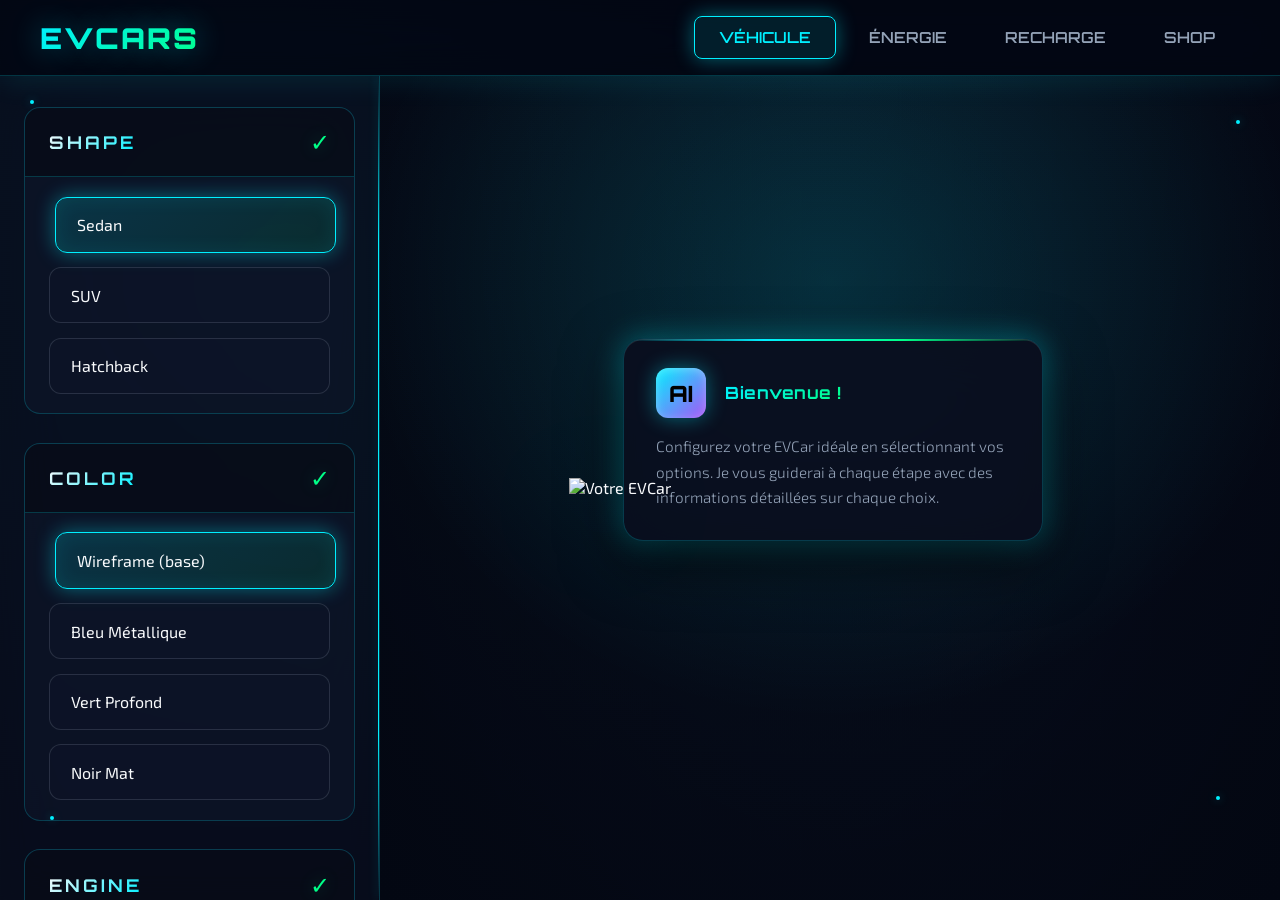
==== commit b1da471e: "Update index.html claude futuriste" ====
--- a/index.html
+++ b/index.html
@@ -3,207 +3,621 @@
 <head>
   <meta charset="utf-8" />
   <meta name="viewport" content="width=device-width, initial-scale=1, user-scalable=no" />
-  <title>EVCars – Configurateur</title>
+  <title>EVCars – Configurateur Nouvelle Génération</title>
+  <link rel="preconnect" href="https://fonts.googleapis.com">
+  <link rel="preconnect" href="https://fonts.gstatic.com" crossorigin>
+  <link href="https://fonts.googleapis.com/css2?family=Orbitron:wght@400;600;700;900&family=Exo+2:wght@300;400;500;600&display=swap" rel="stylesheet">
   <style>
     :root {
-      --bg: #0d1422;
-      --header: #17223a;
-      --sidebar: rgba(20, 30, 50, 0.82);
-      --card: rgba(30, 45, 70, 0.65);
-      --accent: #00c8ff;
-      --accent-dim: #0090bb;
-      --text: #e8f5ff;
-      --text-dim: #a0c8e0;
-      --check: #00ffaa;
-      --border: rgba(0, 200, 255, 0.20);
-    }
-    * { margin:0; padding:0; box-sizing:border-box; }
+      --bg-primary: #030712;
+      --bg-secondary: #0a0f1e;
+      --surface: rgba(15, 23, 42, 0.6);
+      --surface-elevated: rgba(30, 41, 59, 0.8);
+      --accent-cyan: #00f0ff;
+      --accent-electric: #00ff88;
+      --accent-purple: #a855f7;
+      --text-primary: #f8fafc;
+      --text-secondary: #94a3b8;
+      --glow-cyan: rgba(0, 240, 255, 0.4);
+      --glow-electric: rgba(0, 255, 136, 0.3);
+      --border-tech: rgba(0, 240, 255, 0.2);
+    }
+    
+    * { 
+      margin: 0; 
+      padding: 0; 
+      box-sizing: border-box; 
+    }
+    
     body {
-      background: var(--bg);
-      color: var(--text);
-      font-family: system-ui, -apple-system, sans-serif;
+      background: var(--bg-primary);
+      color: var(--text-primary);
+      font-family: 'Exo 2', sans-serif;
       min-height: 100vh;
-    }
+      overflow: hidden;
+      position: relative;
+    }
+
+    /* Animated background */
+    body::before {
+      content: '';
+      position: fixed;
+      top: 0;
+      left: 0;
+      right: 0;
+      bottom: 0;
+      background: 
+        radial-gradient(circle at 20% 30%, rgba(0, 240, 255, 0.08) 0%, transparent 50%),
+        radial-gradient(circle at 80% 70%, rgba(168, 85, 247, 0.06) 0%, transparent 50%),
+        radial-gradient(circle at 50% 50%, rgba(0, 255, 136, 0.04) 0%, transparent 60%);
+      animation: gradientShift 15s ease infinite;
+      pointer-events: none;
+      z-index: 0;
+    }
+
+    @keyframes gradientShift {
+      0%, 100% { opacity: 1; transform: scale(1) rotate(0deg); }
+      50% { opacity: 0.8; transform: scale(1.1) rotate(5deg); }
+    }
+
+    /* Scanline effect */
+    body::after {
+      content: '';
+      position: fixed;
+      top: 0;
+      left: 0;
+      right: 0;
+      bottom: 0;
+      background: repeating-linear-gradient(
+        0deg,
+        rgba(0, 240, 255, 0.03) 0px,
+        transparent 1px,
+        transparent 2px
+      );
+      pointer-events: none;
+      z-index: 1;
+      animation: scanline 8s linear infinite;
+    }
+
+    @keyframes scanline {
+      0% { transform: translateY(0); }
+      100% { transform: translateY(100px); }
+    }
+
+    /* Header with holographic effect */
     header {
-      background: var(--header);
-      border-bottom: 1px solid var(--border);
-      padding: 0.9rem 2rem;
+      position: fixed;
+      top: 0;
+      left: 0;
+      right: 0;
+      z-index: 100;
+      background: rgba(3, 7, 18, 0.85);
+      backdrop-filter: blur(20px) saturate(180%);
+      border-bottom: 1px solid var(--border-tech);
+      padding: 1rem 2.5rem;
       display: flex;
       align-items: center;
       justify-content: space-between;
-      position: fixed;
-      top: 0; left: 0; right: 0;
-      z-index: 100;
-      backdrop-filter: blur(10px);
-    }
+      box-shadow: 0 4px 30px rgba(0, 240, 255, 0.1);
+    }
+
     .logo {
-      font-size: 1.6rem;
-      font-weight: 700;
-      color: var(--accent);
-      letter-spacing: -0.5px;
-    }
+      font-family: 'Orbitron', sans-serif;
+      font-size: 1.8rem;
+      font-weight: 900;
+      background: linear-gradient(135deg, var(--accent-cyan) 0%, var(--accent-electric) 100%);
+      -webkit-background-clip: text;
+      background-clip: text;
+      -webkit-text-fill-color: transparent;
+      letter-spacing: 2px;
+      position: relative;
+      text-shadow: 0 0 30px var(--glow-cyan);
+      animation: logoGlow 3s ease-in-out infinite;
+    }
+
+    @keyframes logoGlow {
+      0%, 100% { filter: drop-shadow(0 0 8px var(--glow-cyan)); }
+      50% { filter: drop-shadow(0 0 20px var(--glow-cyan)); }
+    }
+
     nav {
       display: flex;
       gap: 0.5rem;
     }
+
     nav button {
       background: transparent;
-      border: none;
-      color: var(--text-dim);
-      padding: 0.6rem 1.3rem;
-      border-radius: 6px;
+      border: 1px solid transparent;
+      color: var(--text-secondary);
+      padding: 0.7rem 1.5rem;
+      border-radius: 8px;
       cursor: pointer;
       font-size: 0.95rem;
-      transition: 0.2s;
-    }
+      font-family: 'Orbitron', sans-serif;
+      font-weight: 600;
+      transition: all 0.3s cubic-bezier(0.4, 0, 0.2, 1);
+      position: relative;
+      overflow: hidden;
+    }
+
+    nav button::before {
+      content: '';
+      position: absolute;
+      top: 0;
+      left: -100%;
+      width: 100%;
+      height: 100%;
+      background: linear-gradient(90deg, transparent, rgba(0, 240, 255, 0.2), transparent);
+      transition: left 0.5s;
+    }
+
+    nav button:hover::before {
+      left: 100%;
+    }
+
     nav button.active,
     nav button:hover {
-      background: rgba(0,200,255,0.15);
-      color: white;
-    }
-    nav .dots { opacity: 0.7; cursor: default; }
-
+      background: rgba(0, 240, 255, 0.1);
+      border-color: var(--accent-cyan);
+      color: var(--accent-cyan);
+      box-shadow: 0 0 20px var(--glow-cyan);
+    }
+
+    /* Main configurator layout */
     #configurator {
       display: flex;
-      padding-top: 65px;
+      padding-top: 75px;
       height: 100vh;
-    }
+      position: relative;
+      z-index: 2;
+    }
+
+    /* Sidebar with tech aesthetic */
     #sidebar {
-      width: 340px;
-      background: var(--sidebar);
-      backdrop-filter: blur(12px);
-      border-right: 1px solid var(--border);
-      padding: 1.6rem 1.2rem;
+      width: 380px;
+      background: rgba(10, 15, 30, 0.7);
+      backdrop-filter: blur(30px) saturate(150%);
+      border-right: 1px solid var(--border-tech);
+      padding: 2rem 1.5rem;
       overflow-y: auto;
-    }
+      position: relative;
+    }
+
+    #sidebar::before {
+      content: '';
+      position: absolute;
+      top: 0;
+      right: 0;
+      width: 1px;
+      height: 100%;
+      background: linear-gradient(180deg, 
+        transparent 0%, 
+        var(--accent-cyan) 20%, 
+        var(--accent-cyan) 80%, 
+        transparent 100%);
+      box-shadow: 0 0 10px var(--glow-cyan);
+      animation: borderPulse 3s ease-in-out infinite;
+    }
+
+    @keyframes borderPulse {
+      0%, 100% { opacity: 0.5; }
+      50% { opacity: 1; }
+    }
+
+    #sidebar::-webkit-scrollbar {
+      width: 6px;
+    }
+
+    #sidebar::-webkit-scrollbar-track {
+      background: rgba(0, 0, 0, 0.2);
+    }
+
+    #sidebar::-webkit-scrollbar-thumb {
+      background: linear-gradient(180deg, var(--accent-cyan), var(--accent-electric));
+      border-radius: 10px;
+    }
+
+    /* Step cards with holographic borders */
     .step {
-      background: var(--card);
-      border-radius: 12px;
-      margin-bottom: 1.3rem;
-      border: 1px solid var(--border);
+      background: var(--surface);
+      border-radius: 16px;
+      margin-bottom: 1.8rem;
+      border: 1px solid var(--border-tech);
       overflow: hidden;
-    }
+      position: relative;
+      transition: all 0.4s cubic-bezier(0.4, 0, 0.2, 1);
+      animation: slideIn 0.6s ease-out backwards;
+    }
+
+    .step:nth-child(1) { animation-delay: 0.1s; }
+    .step:nth-child(2) { animation-delay: 0.2s; }
+    .step:nth-child(3) { animation-delay: 0.3s; }
+    .step:nth-child(4) { animation-delay: 0.4s; }
+
+    @keyframes slideIn {
+      from {
+        opacity: 0;
+        transform: translateX(-30px);
+      }
+      to {
+        opacity: 1;
+        transform: translateX(0);
+      }
+    }
+
+    .step::before {
+      content: '';
+      position: absolute;
+      top: 0;
+      left: -100%;
+      width: 100%;
+      height: 100%;
+      background: linear-gradient(90deg, 
+        transparent, 
+        rgba(0, 240, 255, 0.1), 
+        transparent);
+      transition: left 0.6s;
+    }
+
+    .step:hover::before {
+      left: 100%;
+    }
+
+    .step:hover {
+      border-color: var(--accent-cyan);
+      box-shadow: 0 8px 32px rgba(0, 240, 255, 0.2);
+      transform: translateX(4px);
+    }
+
     .step-header {
-      padding: 1rem 1.3rem;
+      padding: 1.2rem 1.5rem;
       display: flex;
       justify-content: space-between;
       align-items: center;
-      background: rgba(0,0,0,0.25);
-      border-bottom: 1px solid var(--border);
-    }
+      background: rgba(0, 0, 0, 0.3);
+      border-bottom: 1px solid var(--border-tech);
+    }
+
     .step-title {
-      font-size: 1.05rem;
-      font-weight: 600;
-      text-transform: uppercase;
-      letter-spacing: 0.6px;
-    }
+      font-family: 'Orbitron', sans-serif;
+      font-size: 1.1rem;
+      font-weight: 700;
+      letter-spacing: 3px;
+      background: linear-gradient(135deg, var(--text-primary) 0%, var(--accent-cyan) 100%);
+      -webkit-background-clip: text;
+      background-clip: text;
+      -webkit-text-fill-color: transparent;
+    }
+
     .checkmark {
-      color: var(--check);
-      font-size: 1.4rem;
+      color: var(--accent-electric);
+      font-size: 1.5rem;
       opacity: 0;
-      transition: opacity 0.3s;
-    }
-    .step.valid .checkmark { opacity: 1; }
-
+      transition: all 0.3s;
+      filter: drop-shadow(0 0 8px var(--glow-electric));
+    }
+
+    .step.valid .checkmark { 
+      opacity: 1;
+      animation: checkPop 0.5s cubic-bezier(0.68, -0.55, 0.265, 1.55);
+    }
+
+    @keyframes checkPop {
+      0% { transform: scale(0) rotate(-180deg); }
+      50% { transform: scale(1.2) rotate(10deg); }
+      100% { transform: scale(1) rotate(0deg); }
+    }
+
+    /* Options with neon glow effect */
     .options-list {
-      padding: 1rem 1.3rem;
+      padding: 1.2rem 1.5rem;
       display: flex;
       flex-direction: column;
-      gap: 0.7rem;
-    }
-    button.option,
+      gap: 0.9rem;
+    }
+
     label.option {
       width: 100%;
-      padding: 0.9rem 1.1rem;
-      background: rgba(255,255,255,0.04);
-      border: 1px solid var(--border);
-      border-radius: 8px;
-      color: var(--text);
-      text-align: left;
+      padding: 1.1rem 1.3rem;
+      background: rgba(15, 23, 42, 0.4);
+      border: 1px solid rgba(148, 163, 184, 0.2);
+      border-radius: 12px;
+      color: var(--text-primary);
       cursor: pointer;
-      transition: all 0.2s;
-      font-size: 0.95rem;
-    }
-    button.option:hover,
+      transition: all 0.3s cubic-bezier(0.4, 0, 0.2, 1);
+      font-size: 1rem;
+      position: relative;
+      overflow: hidden;
+    }
+
+    label.option::before {
+      content: '';
+      position: absolute;
+      top: 50%;
+      left: 50%;
+      width: 0;
+      height: 0;
+      border-radius: 50%;
+      background: radial-gradient(circle, var(--glow-cyan), transparent);
+      transform: translate(-50%, -50%);
+      transition: width 0.6s, height 0.6s;
+      opacity: 0;
+    }
+
+    label.option:hover::before {
+      width: 300px;
+      height: 300px;
+      opacity: 0.1;
+    }
+
+    label.option:hover {
+      background: rgba(0, 240, 255, 0.08);
+      border-color: var(--accent-cyan);
+      transform: translateX(6px);
+      box-shadow: 0 0 20px var(--glow-cyan);
+    }
+
     input[type="radio"]:checked + label.option,
     input[type="checkbox"]:checked + label.option {
-      background: rgba(0,200,255,0.18);
-      border-color: var(--accent);
-    }
+      background: linear-gradient(135deg, 
+        rgba(0, 240, 255, 0.15), 
+        rgba(0, 255, 136, 0.1));
+      border-color: var(--accent-cyan);
+      box-shadow: 
+        0 0 20px var(--glow-cyan),
+        inset 0 0 20px rgba(0, 240, 255, 0.1);
+      transform: translateX(6px);
+    }
+
     input[type="radio"],
     input[type="checkbox"] {
       display: none;
     }
+
     .option-desc {
-      font-size: 0.82rem;
-      color: var(--text-dim);
-      margin-top: 0.3rem;
+      font-size: 0.85rem;
+      color: var(--text-secondary);
+      margin-top: 0.4rem;
       display: block;
-    }
-
+      font-weight: 300;
+    }
+
+    /* Main view with dramatic lighting */
     #main-view {
       flex: 1;
-      background: #080d18 url('data:image/svg+xml,<svg xmlns="http://www.w3.org/2000/svg" width="50" height="50"><path d="M0 0h1v1H0z" fill="%23111" opacity="0.35"/></svg>') repeat;
+      background: 
+        radial-gradient(ellipse at top, rgba(10, 15, 30, 0.8) 0%, var(--bg-primary) 100%),
+        linear-gradient(180deg, transparent 0%, rgba(0, 240, 255, 0.03) 100%);
       display: flex;
       align-items: center;
       justify-content: center;
       position: relative;
-    }
+      overflow: hidden;
+    }
+
+    /* Spotlight effect */
+    #main-view::before {
+      content: '';
+      position: absolute;
+      top: -50%;
+      left: 50%;
+      width: 150%;
+      height: 150%;
+      background: radial-gradient(
+        ellipse at center,
+        rgba(0, 240, 255, 0.15) 0%,
+        transparent 50%
+      );
+      transform: translateX(-50%);
+      animation: spotlight 8s ease-in-out infinite;
+      pointer-events: none;
+    }
+
+    @keyframes spotlight {
+      0%, 100% { transform: translateX(-50%) scale(1); opacity: 0.5; }
+      50% { transform: translateX(-50%) scale(1.2); opacity: 0.8; }
+    }
+
     #car-image {
-      max-width: 92%;
-      max-height: 82vh;
-      transition: opacity 0.5s ease;
+      max-width: 90%;
+      max-height: 75vh;
+      filter: drop-shadow(0 20px 60px rgba(0, 240, 255, 0.3));
+      transition: all 0.8s cubic-bezier(0.4, 0, 0.2, 1);
       opacity: 1;
-    }
-    #car-image.loading { opacity: 0.4; }
-
+      position: relative;
+      z-index: 2;
+      animation: carFloat 6s ease-in-out infinite;
+    }
+
+    @keyframes carFloat {
+      0%, 100% { transform: translateY(0px); }
+      50% { transform: translateY(-15px); }
+    }
+
+    #car-image.loading { 
+      opacity: 0.3;
+      filter: blur(10px) drop-shadow(0 20px 60px rgba(0, 240, 255, 0.1));
+    }
+
+    /* AI Chat bubble with futuristic design */
     #chat-bubble {
       position: absolute;
-      bottom: 2.5rem;
-      right: 2.5rem;
-      width: 360px;
-      background: rgba(20, 35, 60, 0.94);
-      backdrop-filter: blur(12px);
-      border-radius: 16px;
-      border: 1px solid var(--border);
-      padding: 1.2rem 1.5rem;
-      box-shadow: 0 15px 50px rgba(0,0,0,0.6);
-    }
+      bottom: 3rem;
+      right: 3rem;
+      width: 420px;
+      background: rgba(10, 15, 30, 0.92);
+      backdrop-filter: blur(30px) saturate(180%);
+      border-radius: 20px;
+      border: 1px solid var(--border-tech);
+      padding: 1.8rem 2rem;
+      box-shadow: 
+        0 20px 60px rgba(0, 0, 0, 0.6),
+        0 0 30px var(--glow-cyan),
+        inset 0 1px 0 rgba(255, 255, 255, 0.1);
+      opacity: 0;
+      transform: translateY(30px) scale(0.95);
+      transition: all 0.5s cubic-bezier(0.4, 0, 0.2, 1);
+      position: relative;
+      overflow: hidden;
+    }
+
+    #chat-bubble::before {
+      content: '';
+      position: absolute;
+      top: 0;
+      left: 0;
+      right: 0;
+      height: 2px;
+      background: linear-gradient(90deg, 
+        transparent,
+        var(--accent-cyan),
+        var(--accent-electric),
+        transparent);
+      animation: topGlow 3s linear infinite;
+    }
+
+    @keyframes topGlow {
+      0% { transform: translateX(-100%); }
+      100% { transform: translateX(100%); }
+    }
+
+    #chat-bubble.visible {
+      opacity: 1;
+      transform: translateY(0) scale(1);
+    }
+
     .bubble-header {
       display: flex;
       align-items: center;
-      gap: 0.9rem;
-      margin-bottom: 0.8rem;
-    }
+      gap: 1.2rem;
+      margin-bottom: 1rem;
+    }
+
     .avatar {
-      width: 42px;
-      height: 42px;
-      border-radius: 50%;
-      background: linear-gradient(135deg, var(--accent), var(--accent-dim));
+      width: 50px;
+      height: 50px;
+      border-radius: 12px;
+      background: linear-gradient(135deg, var(--accent-cyan), var(--accent-purple));
       display: flex;
       align-items: center;
       justify-content: center;
-      font-weight: bold;
+      font-weight: 900;
+      font-family: 'Orbitron', sans-serif;
       color: #000;
-      font-size: 1.2rem;
-    }
+      font-size: 1.4rem;
+      position: relative;
+      box-shadow: 
+        0 0 20px var(--glow-cyan),
+        inset 0 2px 10px rgba(255, 255, 255, 0.3);
+      animation: avatarPulse 2s ease-in-out infinite;
+    }
+
+    @keyframes avatarPulse {
+      0%, 100% { box-shadow: 0 0 20px var(--glow-cyan), inset 0 2px 10px rgba(255, 255, 255, 0.3); }
+      50% { box-shadow: 0 0 40px var(--glow-cyan), inset 0 2px 10px rgba(255, 255, 255, 0.5); }
+    }
+
+    .bubble-title {
+      font-weight: 700;
+      font-family: 'Orbitron', sans-serif;
+      background: linear-gradient(135deg, var(--accent-cyan), var(--accent-electric));
+      -webkit-background-clip: text;
+      background-clip: text;
+      -webkit-text-fill-color: transparent;
+      font-size: 1.05rem;
+      letter-spacing: 0.5px;
+    }
+
     .bubble-text {
-      font-size: 0.94rem;
-      line-height: 1.5;
-      color: #d8eaff;
+      font-size: 0.95rem;
+      line-height: 1.7;
+      color: var(--text-secondary);
+      font-weight: 300;
+    }
+
+    /* Typing indicator with holographic effect */
+    .typing-indicator {
+      display: inline-block;
+      width: 8px;
+      height: 8px;
+      border-radius: 50%;
+      background: linear-gradient(135deg, var(--accent-cyan), var(--accent-electric));
+      margin: 0 3px;
+      animation: typing 1.4s ease-in-out infinite;
+      box-shadow: 0 0 10px var(--glow-cyan);
+    }
+
+    .typing-indicator:nth-child(2) { animation-delay: 0.2s; }
+    .typing-indicator:nth-child(3) { animation-delay: 0.4s; }
+
+    @keyframes typing {
+      0%, 100% { 
+        opacity: 0.3; 
+        transform: scale(0.8);
+        box-shadow: 0 0 5px var(--glow-cyan);
+      }
+      50% { 
+        opacity: 1; 
+        transform: scale(1.2);
+        box-shadow: 0 0 15px var(--glow-cyan);
+      }
+    }
+
+    /* Grid overlay for tech feel */
+    .tech-grid {
+      position: fixed;
+      top: 0;
+      left: 0;
+      right: 0;
+      bottom: 0;
+      background-image: 
+        linear-gradient(rgba(0, 240, 255, 0.03) 1px, transparent 1px),
+        linear-gradient(90deg, rgba(0, 240, 255, 0.03) 1px, transparent 1px);
+      background-size: 50px 50px;
+      pointer-events: none;
+      z-index: 1;
+      opacity: 0.3;
+    }
+
+    /* Particle effect corners */
+    .corner-particle {
+      position: fixed;
+      width: 4px;
+      height: 4px;
+      background: var(--accent-cyan);
+      border-radius: 50%;
+      pointer-events: none;
+      z-index: 10;
+      box-shadow: 0 0 10px var(--glow-cyan);
+      animation: particleFloat 4s ease-in-out infinite;
+    }
+
+    .corner-particle.top-left { top: 100px; left: 30px; }
+    .corner-particle.top-right { top: 120px; right: 40px; animation-delay: 1s; }
+    .corner-particle.bottom-left { bottom: 80px; left: 50px; animation-delay: 2s; }
+    .corner-particle.bottom-right { bottom: 100px; right: 60px; animation-delay: 3s; }
+
+    @keyframes particleFloat {
+      0%, 100% { transform: translateY(0) scale(1); opacity: 0.6; }
+      50% { transform: translateY(-20px) scale(1.5); opacity: 1; }
     }
   </style>
 </head>
 <body>
 
+<div class="tech-grid"></div>
+<div class="corner-particle top-left"></div>
+<div class="corner-particle top-right"></div>
+<div class="corner-particle bottom-left"></div>
+<div class="corner-particle bottom-right"></div>
+
 <header>
-  <div class="logo">EVCars</div>
+  <div class="logo">EVCARS</div>
   <nav>
-    <button class="active">Véhicule</button>
-    <button>Énergie</button>
-    <button>Recharge</button>
-    <button>Shop</button>
-    <button class="dots">…</button>
+    <button class="active">VÉHICULE</button>
+    <button>ÉNERGIE</button>
+    <button>RECHARGE</button>
+    <button>SHOP</button>
   </nav>
 </header>
 
@@ -216,13 +630,13 @@
         <div class="checkmark">✓</div>
       </div>
       <div class="options-list">
-        <input type="radio" name="shape" id="sedan" value="sedan" checked>
+        <input type="radio" name="shape" id="sedan" value="sedan" checked data-ai-title="Sedan Élégant" data-ai-text="Le sedan offre un design raffiné et aérodynamique avec un coefficient de traînée de seulement 0.24. Parfait pour les trajets quotidiens et les longs voyages autoroutiers, il combine élégance et efficacité énergétique. Son coffre spacieux de 530L saura accueillir tous vos bagages.">
         <label class="option" for="sedan">Sedan</label>
 
-        <input type="radio" name="shape" id="suv" value="suv">
+        <input type="radio" name="shape" id="suv" value="suv" data-ai-title="SUV Polyvalent" data-ai-text="Notre SUV électrique allie robustesse et praticité. Avec sa garde au sol relevée de 22cm et son hayon généreux, il s'adapte à tous vos besoins : famille nombreuse, équipements sportifs ou escapades nature. Les 7 places en option vous offrent une flexibilité maximale.">
         <label class="option" for="suv">SUV</label>
 
-        <input type="radio" name="shape" id="hatch" value="hatchback">
+        <input type="radio" name="shape" id="hatch" value="hatchback" data-ai-title="Hatchback Urbain" data-ai-text="Compact et agile, le hatchback est conçu pour la ville. Son rayon de braquage réduit (10.4m) facilite les manœuvres et le stationnement. Malgré sa taille compacte, il propose 385L de coffre modulable. Idéal pour les trajets urbains avec une consommation optimisée de 14.2 kWh/100km.">
         <label class="option" for="hatch">Hatchback</label>
       </div>
     </div>
@@ -233,16 +647,16 @@
         <div class="checkmark">✓</div>
       </div>
       <div class="options-list">
-        <input type="radio" name="color" id="wire" value="wireframe" checked>
+        <input type="radio" name="color" id="wire" value="wireframe" checked data-ai-title="Base Wireframe" data-ai-text="Cette vue technique vous permet de visualiser les lignes pures de votre future EVCar. C'est le point de départ idéal pour imaginer votre personnalisation. Sélectionnez une couleur pour voir instantanément le rendu final avec notre système de prévisualisation réaliste.">
         <label class="option" for="wire">Wireframe (base)</label>
 
-        <input type="radio" name="color" id="blue" value="bleu-metallique">
+        <input type="radio" name="color" id="blue" value="bleu-metallique" data-ai-title="Bleu Métallique Premium" data-ai-text="Notre bleu métallique signature capture la lumière de manière spectaculaire. Cette teinte triple couche avec effet nacré change de tonalité selon l'éclairage. Traitement céramique inclus pour une protection durable contre les UV et les micro-rayures. Un vrai coup de cœur chez nos clients !">
         <label class="option" for="blue">Bleu Métallique</label>
 
-        <input type="radio" name="color" id="green" value="vert-profond">
+        <input type="radio" name="color" id="green" value="vert-profond" data-ai-title="Vert Profond Éco" data-ai-text="Le vert profond incarne notre engagement écologique. Cette peinture biosourcée contient 40% de matériaux renouvelables. Son aspect satiné profond est obtenu grâce à une nouvelle technologie de pigments naturels. Élégant et responsable, il reflète parfaitement l'ADN électrique d'EVCars.">
         <label class="option" for="green">Vert Profond</label>
 
-        <input type="radio" name="color" id="black" value="noir-mat">
+        <input type="radio" name="color" id="black" value="noir-mat" data-ai-title="Noir Mat Furtif" data-ai-text="Le noir mat apporte une touche résolument moderne et sportive. Cette finition exclusive nécessite un processus de peinture en 5 étapes pour obtenir cet aspect velouté unique. Attention : entretien spécifique requis (pas de lavage automatique). Pour les puristes du design !">
         <label class="option" for="black">Noir Mat</label>
       </div>
     </div>
@@ -253,19 +667,19 @@
         <div class="checkmark">✓</div>
       </div>
       <div class="options-list">
-        <input type="radio" name="engine" id="std" value="standard" checked>
+        <input type="radio" name="engine" id="std" value="standard" checked data-ai-title="Moteur Standard" data-ai-text="Notre moteur standard délivre 300 ch avec un couple instantané de 440 Nm. Batterie 75 kWh pour 450 km d'autonomie WLTP. Recharge rapide : 10 à 80% en 28 minutes sur borne 150 kW. Le meilleur équilibre performances/autonomie/prix pour un usage quotidien serein.">
         <label class="option" for="std">
           Standard
           <span class="option-desc">Équilibré – 450 km autonomie</span>
         </label>
 
-        <input type="radio" name="engine" id="perf" value="performance">
+        <input type="radio" name="engine" id="perf" value="performance" data-ai-title="Moteur Performance" data-ai-text="Bi-moteur intégral 520 ch ! 0 à 100 km/h en 3.8s grâce au Launch Control. Vectorisation de couple active sur chaque roue pour une tenue de route exceptionnelle. Batterie 85 kWh, autonomie 420 km. Mode Track avec refroidissement optimisé. Pour les passionnés de conduite sportive !">
         <label class="option" for="perf">
           Performance
           <span class="option-desc">0-100 km/h en 3.8s</span>
         </label>
 
-        <input type="radio" name="engine" id="tow" value="towing">
+        <input type="radio" name="engine" id="tow" value="towing" data-ai-title="Moteur Towing" data-ai-text="Spécialement calibré pour le remorquage : 380 ch, couple maximal de 680 Nm dès l'arrêt. Capacité de traction 1600 kg (caravane, bateau, van). Batterie renforcée 95 kWh avec gestion thermique optimisée pour les charges lourdes. Suspension arrière pneumatique auto-nivelante incluse.">
         <label class="option" for="tow">
           Towing
           <span class="option-desc">1600 kg de charge utile</span>
@@ -279,19 +693,19 @@
         <div class="checkmark">✓</div>
       </div>
       <div class="options-list">
-        <input type="checkbox" id="sport" value="sport">
+        <input type="checkbox" id="sport" value="sport" data-ai-title="Pack Sport" data-ai-text="Jantes forgées 20 pouces (-8 kg par roue), pneus Michelin Pilot Sport EV homologués. Suspensions pilotées avec mode Sport+ (-15mm, amortissement variable). Étriers de frein rouge, sièges baquets en Alcantara avec maintiens latéraux renforcés. L'ADN racing d'EVCars !">
         <label class="option" for="sport">
           Pack Sport
           <span class="option-desc">Jantes 20", suspensions sport</span>
         </label>
 
-        <input type="checkbox" id="tech" value="tech">
+        <input type="checkbox" id="tech" value="tech" data-ai-title="Pack Tech" data-ai-text="4 caméras 360° avec vue aérienne 3D et détection d'obstacles. Head-Up Display AR (réalité augmentée) projetant navigation et alertes. Conduite autonome niveau 2+ : régulateur adaptatif, centrage actif, changement de voie semi-auto. Parking automatique mains libres. Le futur, maintenant.">
         <label class="option" for="tech">
           Pack Tech
           <span class="option-desc">Caméra 360°, HUD</span>
         </label>
 
-        <input type="checkbox" id="lux" value="luxury">
+        <input type="checkbox" id="lux" value="luxury" data-ai-title="Pack Luxury" data-ai-text="Sièges Nappa premium 14 réglages avec massage 5 programmes et ventilation. Toit panoramique électrochrome (opacité variable). Système audio Harman Kardon 16 HP avec son 3D immersif. Éclairage d'ambiance 64 couleurs. Clé digitale smartphone. Le summum du confort.">
         <label class="option" for="lux">
           Pack Luxury
           <span class="option-desc">Sièges premium, toit pano</span>
@@ -307,11 +721,10 @@
     <div id="chat-bubble">
       <div class="bubble-header">
         <div class="avatar">AI</div>
-        <div>You selected the Performance engine.</div>
-      </div>
-      <div class="bubble-text">
-        It offers blistering acceleration, enhanced torque vectoring, and a sport-tuned suspension for maximum driving thrills. Range is slightly reduced compared to standard.<br><br>
-        You can always upgrade later or add the Towing package if you need more capability.
+        <div class="bubble-title" id="bubble-title">Bienvenue !</div>
+      </div>
+      <div class="bubble-text" id="bubble-text">
+        Configurez votre EVCar idéale en sélectionnant vos options. Je vous guiderai à chaque étape avec des informations détaillées sur chaque choix.
       </div>
     </div>
   </main>
@@ -319,6 +732,27 @@
 
 <script>
   const carImg = document.getElementById('car-image');
+  const chatBubble = document.getElementById('chat-bubble');
+  const bubbleTitle = document.getElementById('bubble-title');
+  const bubbleText = document.getElementById('bubble-text');
+
+  let aiTimeout;
+
+  function updateAIBubble(title, text) {
+    chatBubble.classList.remove('visible');
+    
+    clearTimeout(aiTimeout);
+    aiTimeout = setTimeout(() => {
+      bubbleTitle.textContent = 'Analyse en cours';
+      bubbleText.innerHTML = '<span class="typing-indicator"></span><span class="typing-indicator"></span><span class="typing-indicator"></span>';
+      chatBubble.classList.add('visible');
+      
+      setTimeout(() => {
+        bubbleTitle.textContent = title;
+        bubbleText.textContent = text;
+      }, 1000);
+    }, 200);
+  }
 
   function updateImage() {
     const shape = document.querySelector('[name="shape"]:checked')?.value || 'sedan';
@@ -348,24 +782,29 @@
     };
   }
 
-  // Mise à jour au clic + validation des steps
   document.querySelectorAll('input[name="shape"], input[name="color"], input[name="engine"], #options-step input').forEach(el => {
     el.addEventListener('change', () => {
       updateImage();
 
-      // Marquer le step comme validé
       const step = el.closest('.step');
       if (step) {
         const checked = step.querySelector('input:checked');
         step.classList.toggle('valid', !!checked);
       }
+
+      const aiTitle = el.dataset.aiTitle || 'Option sélectionnée';
+      const aiText = el.dataset.aiText || 'Excellent choix ! Cette option améliorera votre expérience EVCars.';
+      updateAIBubble(aiTitle, aiText);
     });
   });
 
-  // Init
+  setTimeout(() => {
+    chatBubble.classList.add('visible');
+  }, 800);
+
   updateImage();
   document.querySelectorAll('.step').forEach(step => {
-    step.classList.add('valid'); // Tous validés par défaut pour l'exemple
+    step.classList.add('valid');
   });
 </script>
 
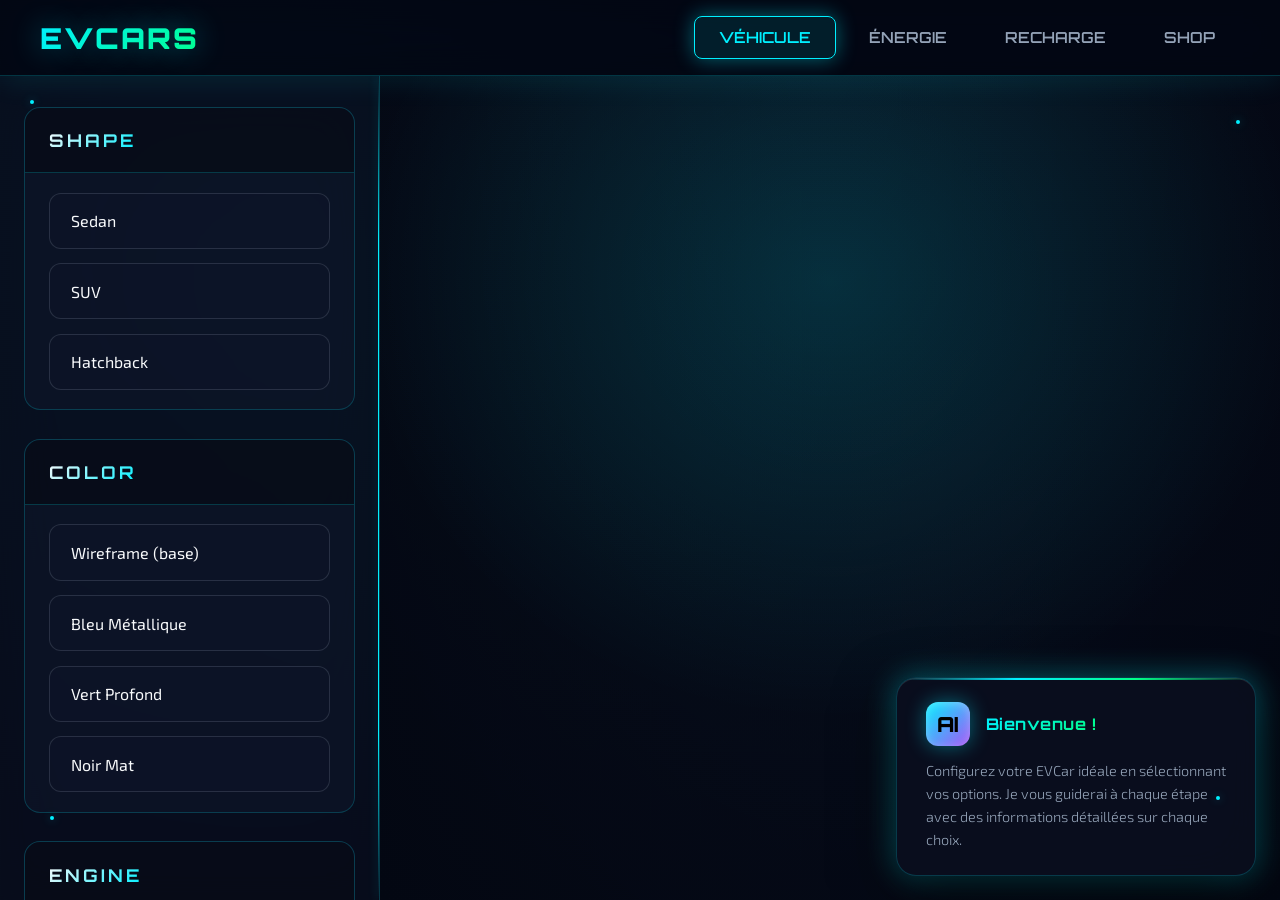
==== commit 9b3ae8a9: "Update index.html Claude futuriste 2" ====
--- a/index.html
+++ b/index.html
@@ -291,10 +291,16 @@
 
     .checkmark {
       color: var(--accent-electric);
-      font-size: 1.5rem;
+      font-size: 1.2rem;
       opacity: 0;
       transition: all 0.3s;
       filter: drop-shadow(0 0 8px var(--glow-electric));
+      font-weight: 300;
+    }
+    
+    .checkmark::before {
+      content: '⬢';
+      font-size: 1.3rem;
     }
 
     .step.valid .checkmark { 
@@ -357,8 +363,7 @@
       box-shadow: 0 0 20px var(--glow-cyan);
     }
 
-    input[type="radio"]:checked + label.option,
-    input[type="checkbox"]:checked + label.option {
+    label.option.selected {
       background: linear-gradient(135deg, 
         rgba(0, 240, 255, 0.15), 
         rgba(0, 255, 136, 0.1));
@@ -441,15 +446,16 @@
 
     /* AI Chat bubble with futuristic design */
     #chat-bubble {
-      position: absolute;
-      bottom: 3rem;
-      right: 3rem;
-      width: 420px;
+      position: fixed;
+      bottom: 1.5rem;
+      right: 1.5rem;
+      width: 360px;
+      max-width: calc(100vw - 420px - 3rem);
       background: rgba(10, 15, 30, 0.92);
       backdrop-filter: blur(30px) saturate(180%);
       border-radius: 20px;
       border: 1px solid var(--border-tech);
-      padding: 1.8rem 2rem;
+      padding: 1.5rem 1.8rem;
       box-shadow: 
         0 20px 60px rgba(0, 0, 0, 0.6),
         0 0 30px var(--glow-cyan),
@@ -457,8 +463,8 @@
       opacity: 0;
       transform: translateY(30px) scale(0.95);
       transition: all 0.5s cubic-bezier(0.4, 0, 0.2, 1);
-      position: relative;
       overflow: hidden;
+      z-index: 50;
     }
 
     #chat-bubble::before {
@@ -489,13 +495,13 @@
     .bubble-header {
       display: flex;
       align-items: center;
-      gap: 1.2rem;
-      margin-bottom: 1rem;
+      gap: 1rem;
+      margin-bottom: 0.8rem;
     }
 
     .avatar {
-      width: 50px;
-      height: 50px;
+      width: 44px;
+      height: 44px;
       border-radius: 12px;
       background: linear-gradient(135deg, var(--accent-cyan), var(--accent-purple));
       display: flex;
@@ -504,8 +510,9 @@
       font-weight: 900;
       font-family: 'Orbitron', sans-serif;
       color: #000;
-      font-size: 1.4rem;
-      position: relative;
+      font-size: 1.3rem;
+      position: relative;
+      flex-shrink: 0;
       box-shadow: 
         0 0 20px var(--glow-cyan),
         inset 0 2px 10px rgba(255, 255, 255, 0.3);
@@ -524,13 +531,13 @@
       -webkit-background-clip: text;
       background-clip: text;
       -webkit-text-fill-color: transparent;
-      font-size: 1.05rem;
+      font-size: 1rem;
       letter-spacing: 0.5px;
     }
 
     .bubble-text {
-      font-size: 0.95rem;
-      line-height: 1.7;
+      font-size: 0.9rem;
+      line-height: 1.6;
       color: var(--text-secondary);
       font-weight: 300;
     }
@@ -627,10 +634,10 @@
     <div class="step" id="shape-step">
       <div class="step-header">
         <div class="step-title">SHAPE</div>
-        <div class="checkmark">✓</div>
+        <div class="checkmark"></div>
       </div>
       <div class="options-list">
-        <input type="radio" name="shape" id="sedan" value="sedan" checked data-ai-title="Sedan Élégant" data-ai-text="Le sedan offre un design raffiné et aérodynamique avec un coefficient de traînée de seulement 0.24. Parfait pour les trajets quotidiens et les longs voyages autoroutiers, il combine élégance et efficacité énergétique. Son coffre spacieux de 530L saura accueillir tous vos bagages.">
+        <input type="radio" name="shape" id="sedan" value="sedan" data-ai-title="Sedan Élégant" data-ai-text="Le sedan offre un design raffiné et aérodynamique avec un coefficient de traînée de seulement 0.24. Parfait pour les trajets quotidiens et les longs voyages autoroutiers, il combine élégance et efficacité énergétique. Son coffre spacieux de 530L saura accueillir tous vos bagages.">
         <label class="option" for="sedan">Sedan</label>
 
         <input type="radio" name="shape" id="suv" value="suv" data-ai-title="SUV Polyvalent" data-ai-text="Notre SUV électrique allie robustesse et praticité. Avec sa garde au sol relevée de 22cm et son hayon généreux, il s'adapte à tous vos besoins : famille nombreuse, équipements sportifs ou escapades nature. Les 7 places en option vous offrent une flexibilité maximale.">
@@ -644,10 +651,10 @@
     <div class="step" id="color-step">
       <div class="step-header">
         <div class="step-title">COLOR</div>
-        <div class="checkmark">✓</div>
+        <div class="checkmark"></div>
       </div>
       <div class="options-list">
-        <input type="radio" name="color" id="wire" value="wireframe" checked data-ai-title="Base Wireframe" data-ai-text="Cette vue technique vous permet de visualiser les lignes pures de votre future EVCar. C'est le point de départ idéal pour imaginer votre personnalisation. Sélectionnez une couleur pour voir instantanément le rendu final avec notre système de prévisualisation réaliste.">
+        <input type="radio" name="color" id="wire" value="wireframe" data-ai-title="Base Wireframe" data-ai-text="Cette vue technique vous permet de visualiser les lignes pures de votre future EVCar. C'est le point de départ idéal pour imaginer votre personnalisation. Sélectionnez une couleur pour voir instantanément le rendu final avec notre système de prévisualisation réaliste.">
         <label class="option" for="wire">Wireframe (base)</label>
 
         <input type="radio" name="color" id="blue" value="bleu-metallique" data-ai-title="Bleu Métallique Premium" data-ai-text="Notre bleu métallique signature capture la lumière de manière spectaculaire. Cette teinte triple couche avec effet nacré change de tonalité selon l'éclairage. Traitement céramique inclus pour une protection durable contre les UV et les micro-rayures. Un vrai coup de cœur chez nos clients !">
@@ -664,10 +671,10 @@
     <div class="step" id="engine-step">
       <div class="step-header">
         <div class="step-title">ENGINE</div>
-        <div class="checkmark">✓</div>
+        <div class="checkmark"></div>
       </div>
       <div class="options-list">
-        <input type="radio" name="engine" id="std" value="standard" checked data-ai-title="Moteur Standard" data-ai-text="Notre moteur standard délivre 300 ch avec un couple instantané de 440 Nm. Batterie 75 kWh pour 450 km d'autonomie WLTP. Recharge rapide : 10 à 80% en 28 minutes sur borne 150 kW. Le meilleur équilibre performances/autonomie/prix pour un usage quotidien serein.">
+        <input type="radio" name="engine" id="std" value="standard" data-ai-title="Moteur Standard" data-ai-text="Notre moteur standard délivre 300 ch avec un couple instantané de 440 Nm. Batterie 75 kWh pour 450 km d'autonomie WLTP. Recharge rapide : 10 à 80% en 28 minutes sur borne 150 kW. Le meilleur équilibre performances/autonomie/prix pour un usage quotidien serein.">
         <label class="option" for="std">
           Standard
           <span class="option-desc">Équilibré – 450 km autonomie</span>
@@ -690,7 +697,7 @@
     <div class="step" id="options-step">
       <div class="step-header">
         <div class="step-title">OPTIONS</div>
-        <div class="checkmark">✓</div>
+        <div class="checkmark"></div>
       </div>
       <div class="options-list">
         <input type="checkbox" id="sport" value="sport" data-ai-title="Pack Sport" data-ai-text="Jantes forgées 20 pouces (-8 kg par roue), pneus Michelin Pilot Sport EV homologués. Suspensions pilotées avec mode Sport+ (-15mm, amortissement variable). Étriers de frein rouge, sièges baquets en Alcantara avec maintiens latéraux renforcés. L'ADN racing d'EVCars !">
@@ -755,14 +762,20 @@
   }
 
   function updateImage() {
-    const shape = document.querySelector('[name="shape"]:checked')?.value || 'sedan';
-    const color = document.querySelector('[name="color"]:checked')?.value || 'wireframe';
+    const shape = document.querySelector('[name="shape"]:checked')?.value || '';
+    const color = document.querySelector('[name="color"]:checked')?.value || '';
     const engine = document.querySelector('[name="engine"]:checked')?.value || '';
     let options = '';
     document.querySelectorAll('#options-step input:checked').forEach(el => {
       options += '+' + el.value;
     });
 
+    // Si aucune shape ou couleur sélectionnée, ne pas afficher d'image
+    if (!shape || !color) {
+      carImg.style.opacity = '0';
+      return;
+    }
+
     let filename = `${shape}-${color}`;
     if (engine) filename += `-${engine}`;
     filename += options;
@@ -774,38 +787,102 @@
     preload.src = src;
     preload.onload = () => {
       carImg.src = src;
+      carImg.style.opacity = '1';
       carImg.classList.remove('loading');
     };
     preload.onerror = () => {
       carImg.src = `images/config/${shape}-wireframe.png`;
+      carImg.style.opacity = '1';
       carImg.classList.remove('loading');
     };
   }
 
-  document.querySelectorAll('input[name="shape"], input[name="color"], input[name="engine"], #options-step input').forEach(el => {
-    el.addEventListener('change', () => {
+  // Gestion des radio buttons avec toggle (clic pour désélectionner)
+  document.querySelectorAll('input[type="radio"]').forEach(radio => {
+    const label = radio.nextElementSibling;
+    
+    radio.addEventListener('click', function(e) {
+      // Si déjà sélectionné, on désélectionne
+      if (this.dataset.wasChecked === 'true') {
+        this.checked = false;
+        this.dataset.wasChecked = 'false';
+        
+        // Retirer visuellement la sélection
+        label.classList.remove('selected');
+        
+        // Mettre à jour l'image
+        updateImage();
+        
+        // Valider le step
+        const step = this.closest('.step');
+        if (step) {
+          const checked = step.querySelector('input:checked');
+          step.classList.toggle('valid', !!checked);
+        }
+        
+        e.preventDefault();
+      } else {
+        // Désélectionner visuellement tous les autres du même groupe
+        document.querySelectorAll(`[name="${this.name}"]`).forEach(r => {
+          r.dataset.wasChecked = 'false';
+          r.nextElementSibling.classList.remove('selected');
+        });
+        
+        this.dataset.wasChecked = 'true';
+        label.classList.add('selected');
+        
+        // Mettre à jour l'image
+        updateImage();
+        
+        // Valider le step
+        const step = this.closest('.step');
+        if (step) {
+          step.classList.add('valid');
+        }
+        
+        // Afficher la bulle AI
+        const aiTitle = this.dataset.aiTitle || 'Option sélectionnée';
+        const aiText = this.dataset.aiText || 'Excellent choix ! Cette option améliorera votre expérience EVCars.';
+        updateAIBubble(aiTitle, aiText);
+      }
+    });
+  });
+
+  // Gestion des checkboxes (options) - fonctionne normalement
+  document.querySelectorAll('#options-step input[type="checkbox"]').forEach(checkbox => {
+    const label = checkbox.nextElementSibling;
+    
+    checkbox.addEventListener('change', function() {
+      // Toggle visuel
+      if (this.checked) {
+        label.classList.add('selected');
+      } else {
+        label.classList.remove('selected');
+      }
+      
       updateImage();
-
-      const step = el.closest('.step');
+      
+      // Valider le step si au moins une option sélectionnée
+      const step = this.closest('.step');
       if (step) {
         const checked = step.querySelector('input:checked');
         step.classList.toggle('valid', !!checked);
       }
-
-      const aiTitle = el.dataset.aiTitle || 'Option sélectionnée';
-      const aiText = el.dataset.aiText || 'Excellent choix ! Cette option améliorera votre expérience EVCars.';
+      
+      // Afficher la bulle AI
+      const aiTitle = this.dataset.aiTitle || 'Option sélectionnée';
+      const aiText = this.dataset.aiText || 'Excellent choix ! Cette option améliorera votre expérience EVCars.';
       updateAIBubble(aiTitle, aiText);
     });
   });
 
+  // Afficher la bulle de bienvenue au chargement
   setTimeout(() => {
     chatBubble.classList.add('visible');
   }, 800);
 
-  updateImage();
-  document.querySelectorAll('.step').forEach(step => {
-    step.classList.add('valid');
-  });
+  // Initialiser l'image (vide au départ)
+  carImg.style.opacity = '0';
 </script>
 
 </body>
